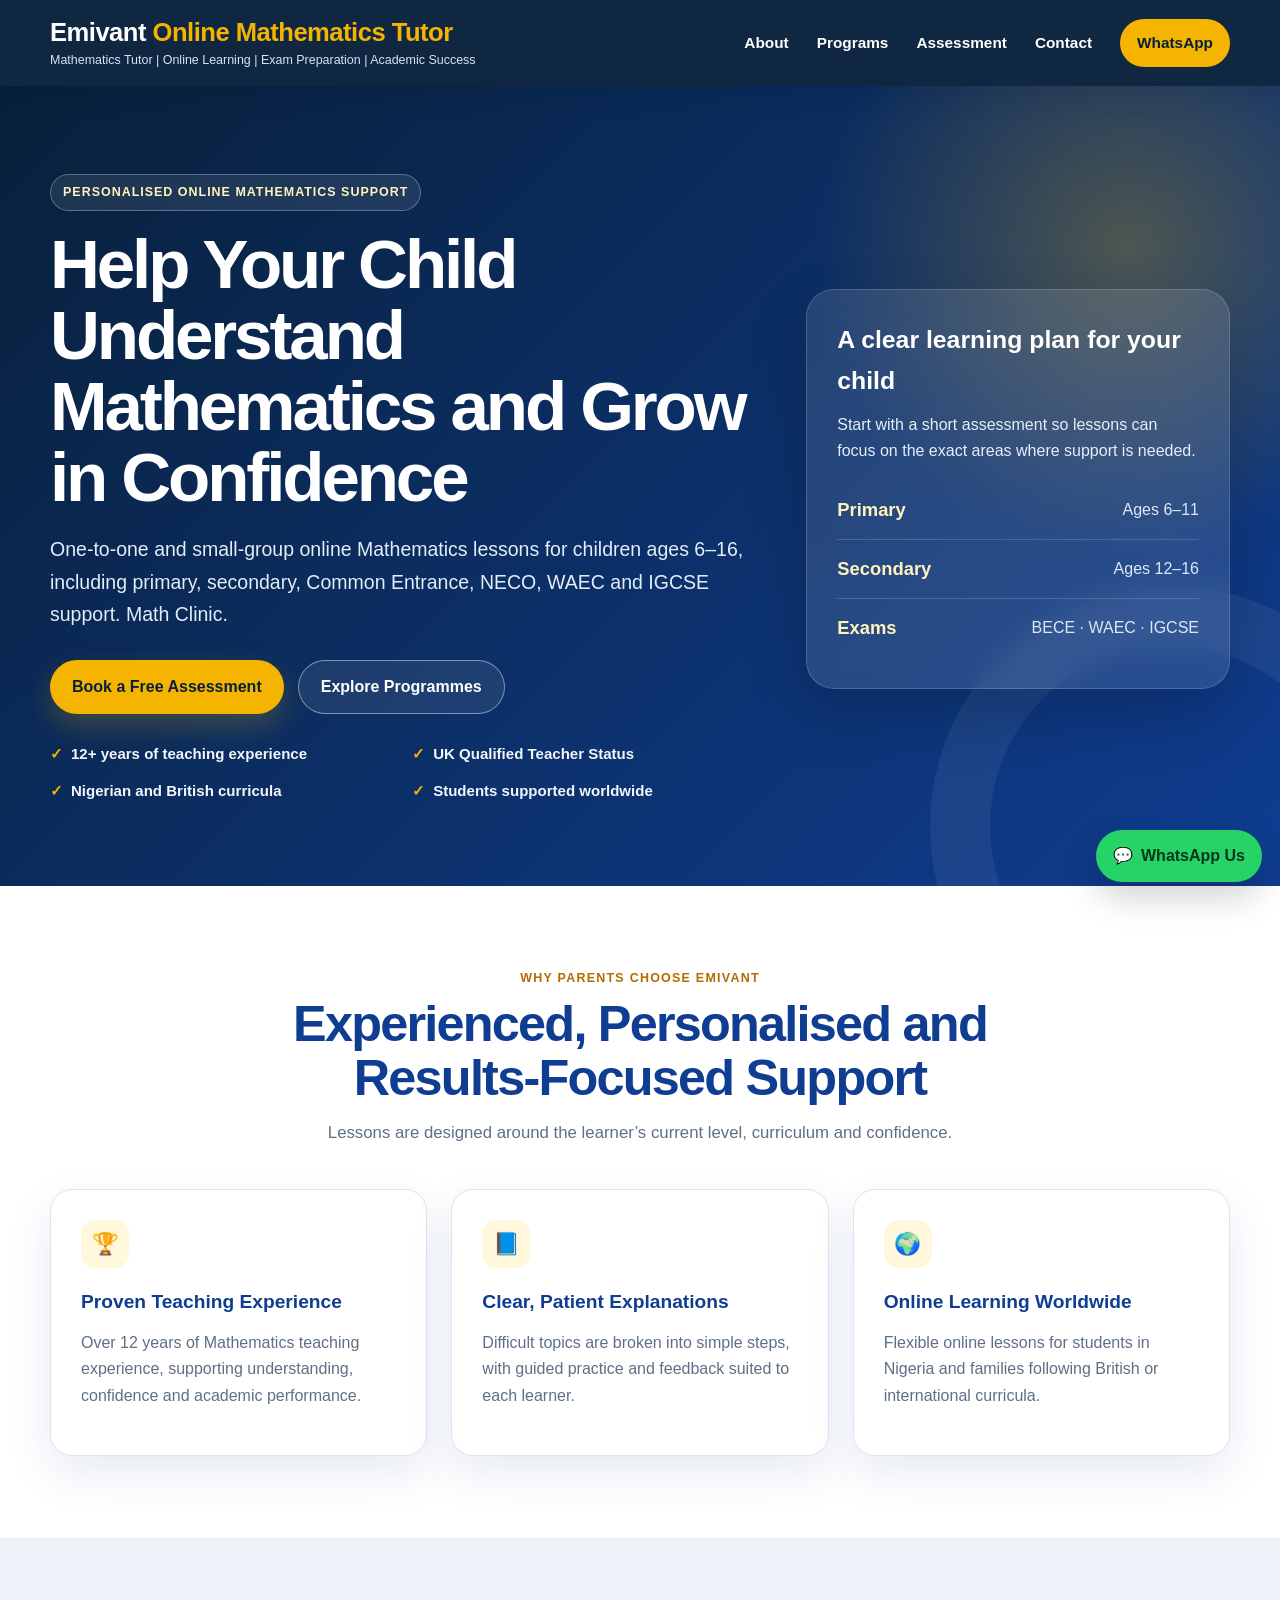
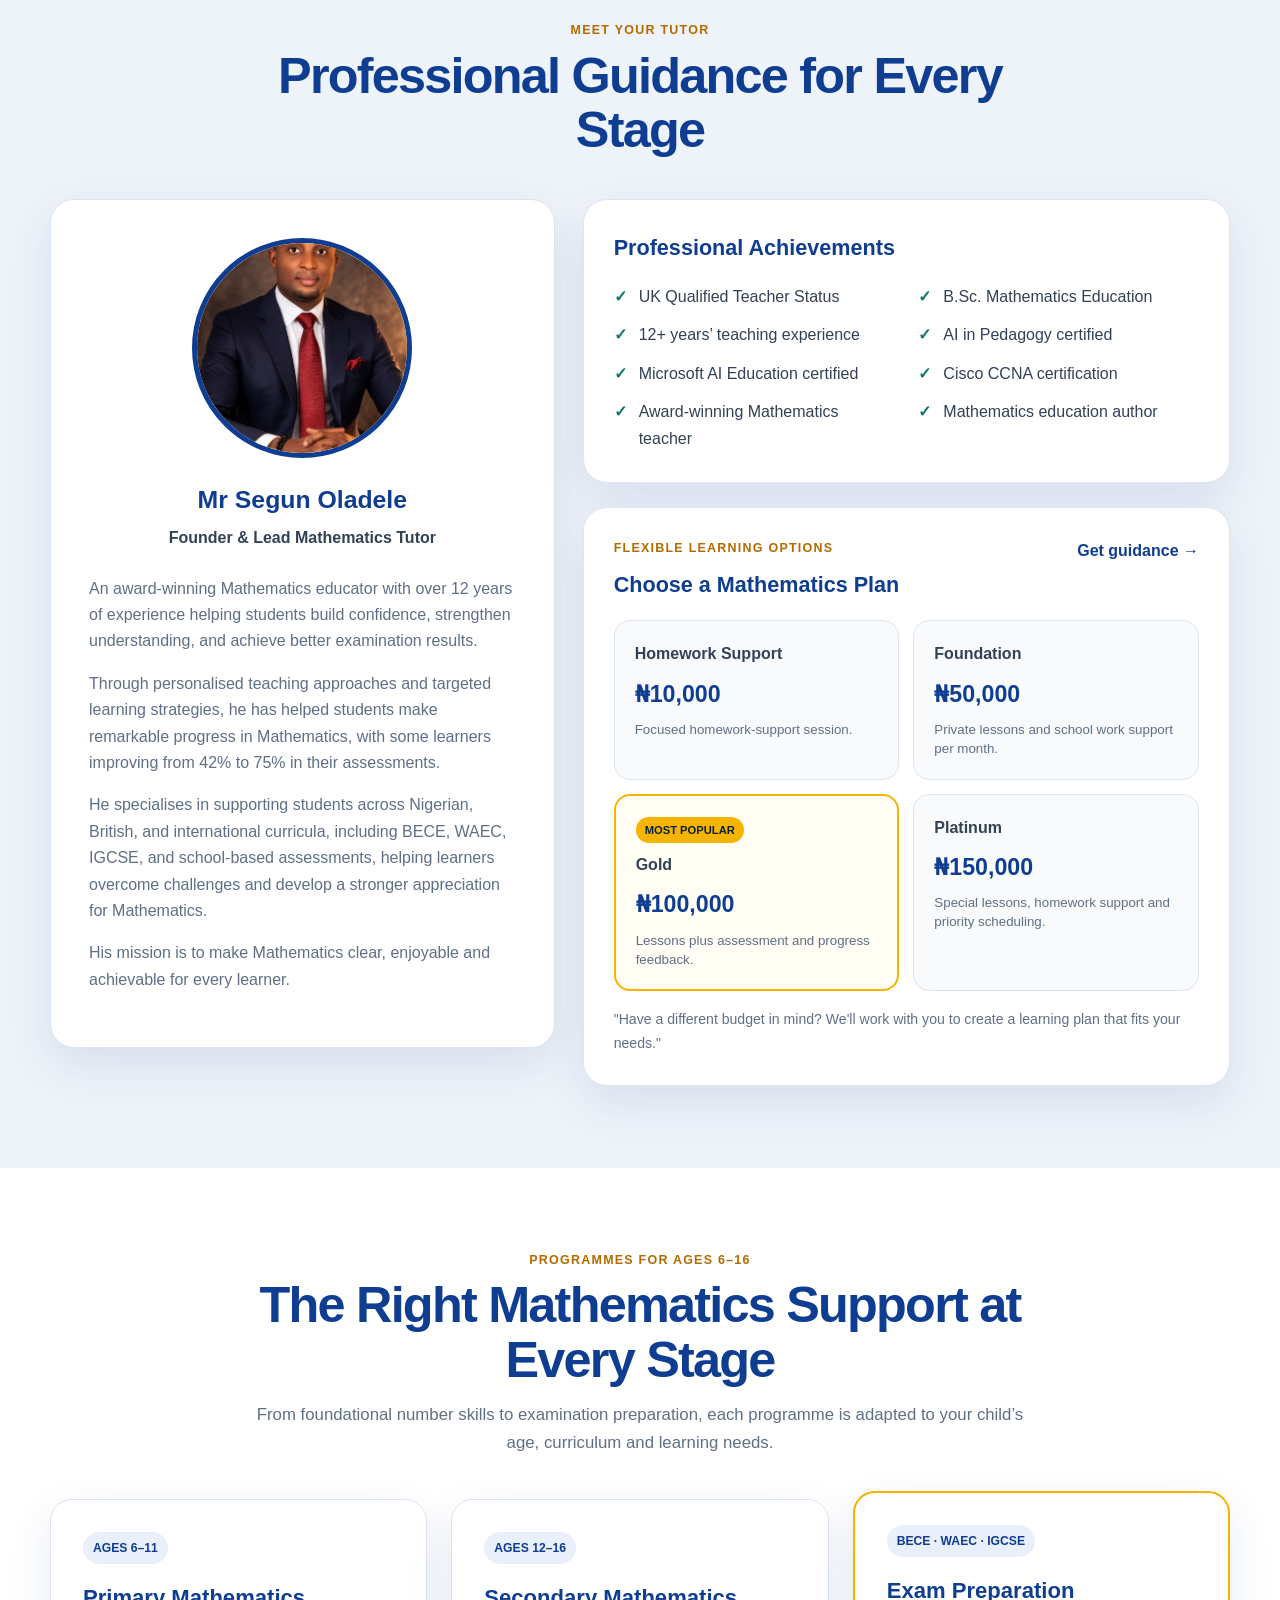
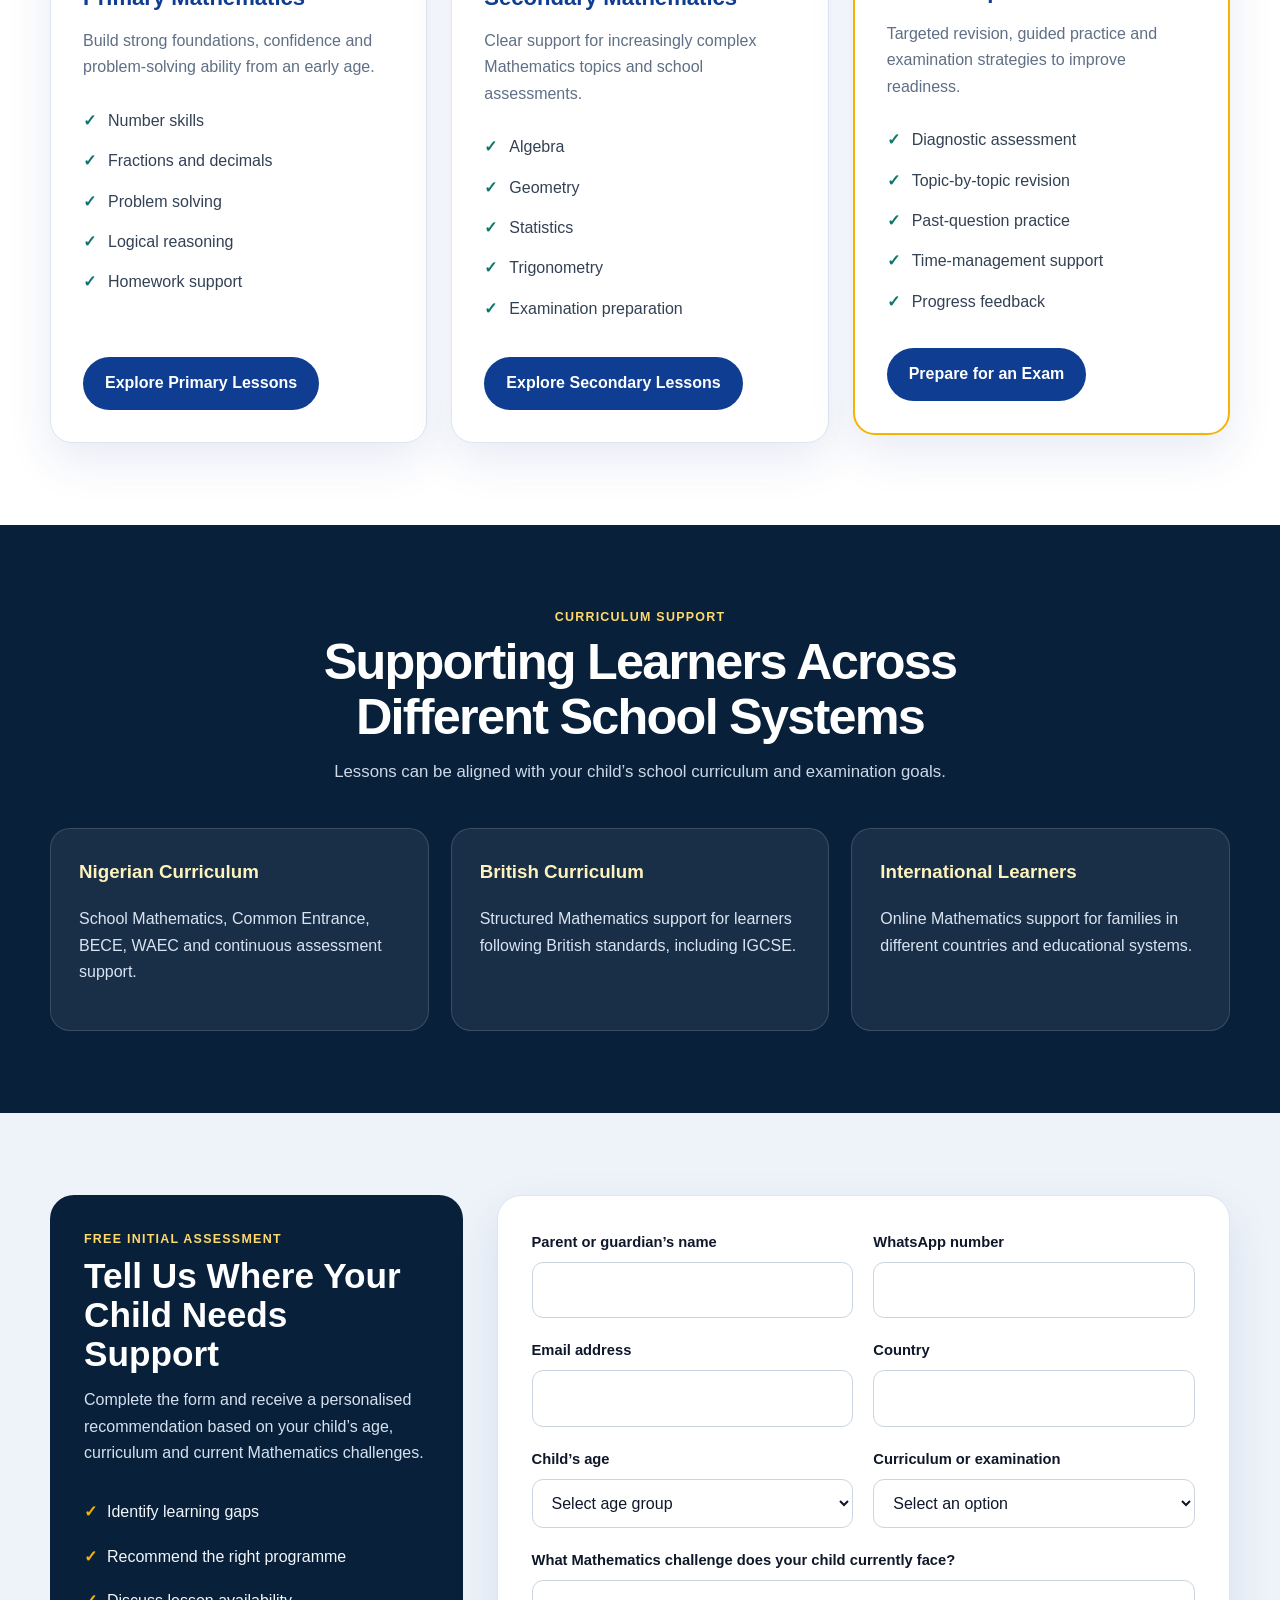
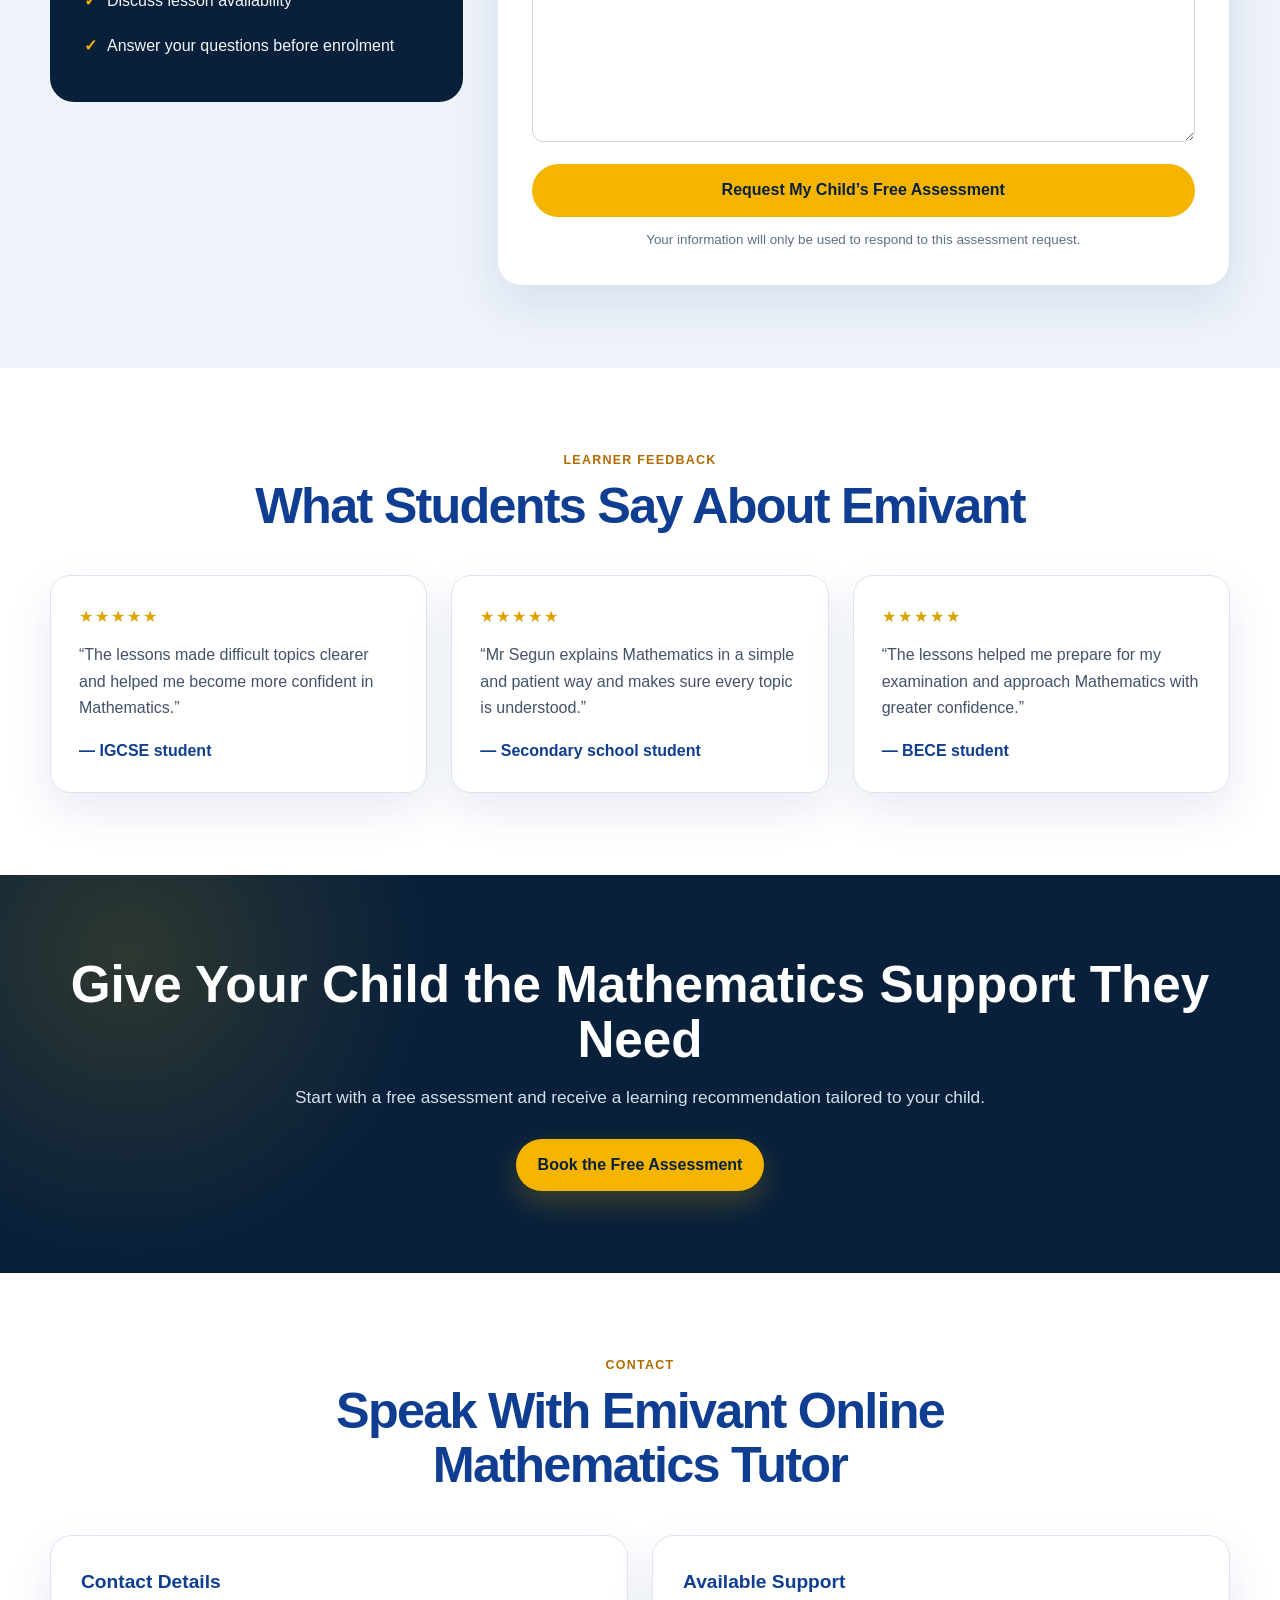
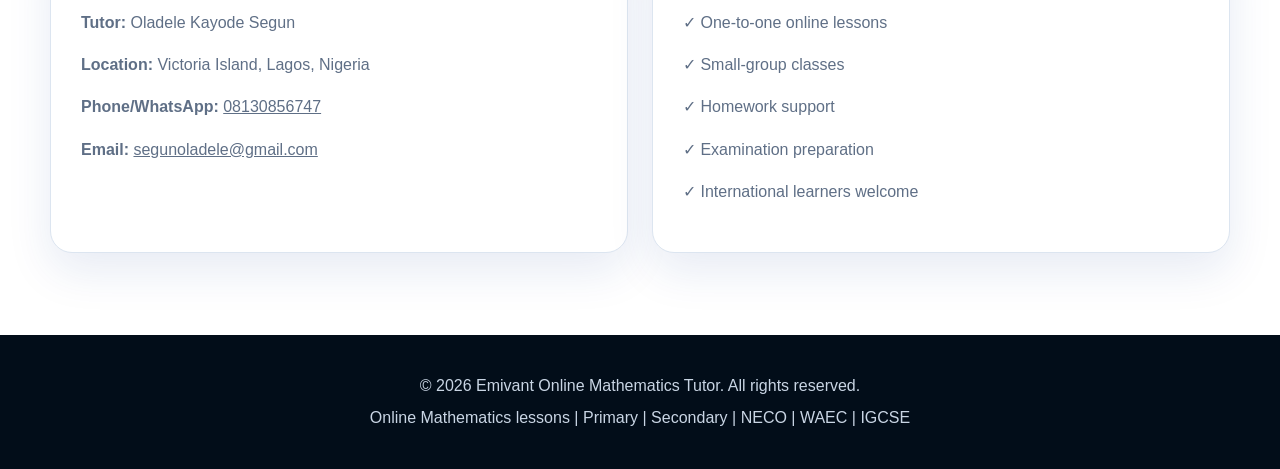
==== index.html @ 9a897c59 "Update index.html" ====
<!DOCTYPE html>
<html lang="en">
<head>
  <meta charset="UTF-8">
  <meta name="viewport" content="width=device-width, initial-scale=1.0">

  <title>Online Mathematics Tutor for Children Ages 6–16 | Emivant</title>
  <meta name="description" content="Personalised online Mathematics lessons for children ages 6–16. Primary, secondary, BECE, WAEC and IGCSE support with an experienced Mathematics tutor.">
  <meta name="keywords" content="online mathematics tutor, maths tutor Nigeria, online maths lessons, WAEC mathematics tutor, IGCSE maths tutor, BECE mathematics tutor">
  <meta name="author" content="Emivant Online Mathematics Tutor">
  <meta name="theme-color" content="#08203a">

  <meta property="og:title" content="Emivant Online Mathematics Tutor">
  <meta property="og:description" content="Helping children ages 6–16 understand Mathematics, build confidence and improve performance.">
  <meta property="og:type" content="website">
  <meta property="og:url" content="https://mathtutor.com.ng/">

  <link rel="canonical" href="https://mathtutor.com.ng/">

  <style>
    :root{
      --navy:#08203a;
      --blue:#0f3d91;
      --blue-dark:#0b2f71;
      --gold:#f4b400;
      --gold-soft:#fff8dc;
      --green:#0f766e;
      --ink:#172033;
      --muted:#5f6f86;
      --line:#dce5f0;
      --surface:#ffffff;
      --background:#eef3f9;
      --shadow:0 18px 45px rgba(15,61,145,.10);
      --radius:22px;
      --container:1180px;
    }

    *{box-sizing:border-box}
    html{scroll-behavior:smooth}
    body{
      margin:0;
      font-family:Arial, Helvetica, sans-serif;
      color:var(--ink);
      background:#fff;
      line-height:1.65;
    }

    img{max-width:100%}
    a{color:inherit}
    button,input,select,textarea{font:inherit}

    .container{
      width:min(var(--container), calc(100% - 36px));
      margin-inline:auto;
    }

    .site-header{
      position:sticky;
      top:0;
      z-index:1000;
      background:rgba(8,32,58,.97);
      color:#fff;
      box-shadow:0 8px 25px rgba(0,0,0,.08);
      backdrop-filter:blur(10px);
    }

    .nav-wrap{
      min-height:86px;
      display:flex;
      align-items:center;
      justify-content:space-between;
      gap:24px;
    }

    .brand{
      text-decoration:none;
      line-height:1.1;
      min-width:0;
    }

    .brand-main{
      display:block;
      font-size:clamp(1.2rem,2vw,1.65rem);
      font-weight:900;
      letter-spacing:-.02em;
    }

    .brand-main span{color:var(--gold)}
    .brand-tag{
      display:block;
      margin-top:8px;
      color:#d7e4f5;
      font-size:.78rem;
      font-weight:500;
    }

    .site-nav{
      display:flex;
      align-items:center;
      gap:28px;
      font-weight:800;
    }

    .site-nav a{
      color:#fff;
      text-decoration:none;
      font-size:.96rem;
    }

    .site-nav a:hover,
    .site-nav a:focus{color:var(--gold)}

    .nav-cta{
      padding:11px 17px;
      border-radius:999px;
      background:var(--gold);
      color:var(--navy)!important;
    }

    .hero{
      position:relative;
      overflow:hidden;
      color:#fff;
      background:
        radial-gradient(circle at 88% 20%, rgba(244,180,0,.28), transparent 24%),
        linear-gradient(135deg,#08203a 0%,#0f3d91 100%);
      padding:88px 0 82px;
    }

    .hero::after{
      content:"";
      position:absolute;
      width:360px;
      height:360px;
      right:-130px;
      bottom:-180px;
      border:60px solid rgba(255,255,255,.06);
      border-radius:50%;
    }

    .hero-grid{
      position:relative;
      z-index:1;
      display:grid;
      grid-template-columns:minmax(0,1.25fr) minmax(300px,.75fr);
      gap:50px;
      align-items:center;
    }

    .eyebrow{
      display:inline-flex;
      align-items:center;
      gap:8px;
      margin:0 0 18px;
      padding:7px 12px;
      border:1px solid rgba(255,255,255,.28);
      border-radius:999px;
      background:rgba(255,255,255,.09);
      color:#fff3bd;
      font-size:.78rem;
      font-weight:900;
      letter-spacing:.08em;
      text-transform:uppercase;
    }

    h1,h2,h3,p{margin-top:0}
    h1{
      margin-bottom:20px;
      font-size:clamp(2.4rem,5.4vw,4.6rem);
      line-height:1.03;
      letter-spacing:-.045em;
      max-width:850px;
    }

    .hero-copy{
      max-width:760px;
      color:#e3edf9;
      font-size:clamp(1.02rem,2vw,1.22rem);
    }

    .hero-actions{
      display:flex;
      flex-wrap:wrap;
      gap:14px;
      margin-top:30px;
    }

    .btn{
      display:inline-flex;
      align-items:center;
      justify-content:center;
      min-height:50px;
      padding:13px 22px;
      border:0;
      border-radius:999px;
      cursor:pointer;
      text-decoration:none;
      font-weight:900;
      transition:transform .2s ease, box-shadow .2s ease, background .2s ease;
    }

    .btn:hover{transform:translateY(-2px)}
    .btn-primary{
      background:var(--gold);
      color:var(--navy);
      box-shadow:0 12px 28px rgba(244,180,0,.22);
    }

    .btn-secondary{
      border:1px solid rgba(255,255,255,.45);
      background:rgba(255,255,255,.08);
      color:#fff;
    }

    .hero-points{
      display:grid;
      grid-template-columns:repeat(2,minmax(0,1fr));
      gap:12px 18px;
      margin:28px 0 0;
      padding:0;
      list-style:none;
      color:#f3f7fc;
      font-weight:700;
      font-size:.94rem;
    }

    .hero-points li::before{
      content:"✓";
      margin-right:8px;
      color:var(--gold);
      font-weight:900;
    }

    .hero-card{
      padding:30px;
      border:1px solid rgba(255,255,255,.16);
      border-radius:28px;
      background:rgba(255,255,255,.11);
      box-shadow:0 25px 60px rgba(0,0,0,.18);
      backdrop-filter:blur(12px);
    }

    .hero-card h2{
      margin-bottom:10px;
      font-size:1.55rem;
    }

    .hero-card p{color:#e5eef9}
    .hero-card .stat{
      display:flex;
      align-items:center;
      justify-content:space-between;
      gap:15px;
      padding:14px 0;
      border-bottom:1px solid rgba(255,255,255,.16);
    }

    .hero-card .stat:last-child{border-bottom:0}
    .hero-card strong{font-size:1.15rem;color:#fff3bd}
    .hero-card span{color:#dce8f5;text-align:right}

    section{padding:82px 0}
    .soft-section{background:var(--background)}
    .dark-section{background:var(--navy);color:#fff}

    .section-head{
      max-width:780px;
      margin:0 auto 42px;
      text-align:center;
    }

    .section-kicker{
      margin-bottom:8px;
      color:#b36b00;
      font-weight:900;
      font-size:.78rem;
      letter-spacing:.1em;
      text-transform:uppercase;
    }

    .section-title{
      margin-bottom:14px;
      color:var(--blue);
      font-size:clamp(2rem,4vw,3.15rem);
      line-height:1.08;
      letter-spacing:-.035em;
    }

    .dark-section .section-title{color:#fff}
    .section-subtitle{color:var(--muted);font-size:1.05rem}
    .dark-section .section-subtitle{color:#cdd9e7}

    .trust-grid,
    .program-grid,
    .testimonial-grid{
      display:grid;
      grid-template-columns:repeat(3,minmax(0,1fr));
      gap:24px;
    }

    .card{
      padding:30px;
      border:1px solid var(--line);
      border-radius:var(--radius);
      background:var(--surface);
      box-shadow:var(--shadow);
    }

    .card h3{
      margin-bottom:12px;
      color:var(--blue);
      font-size:1.2rem;
    }

    .card p{color:var(--muted)}
    .icon-box{
      width:48px;
      height:48px;
      display:grid;
      place-items:center;
      margin-bottom:18px;
      border-radius:14px;
      background:var(--gold-soft);
      font-size:1.35rem;
    }

    .tutor-layout{
      display:grid;
      grid-template-columns:minmax(0,.92fr) minmax(0,1.18fr);
      gap:28px;
      align-items:start;
    }

    .tutor-profile-card,
    .achievement-card,
    .packages-card{
      border:1px solid var(--line);
      border-radius:24px;
      background:#fff;
      box-shadow:var(--shadow);
    }

    .tutor-profile-card{
      padding:38px;
      text-align:center;
    }

    .tutor-profile-card p:not(.tutor-role){
      text-align:left;
      color:var(--muted);
    }

    .tutor-photo{
      width:220px;
      height:220px;
      display:block;
      margin:0 auto;
      border:5px solid var(--blue);
      border-radius:50%;
      object-fit:cover;
      object-position:center;
      background:#f8fafc;
    }

    .tutor-profile-card h3{
      margin:22px 0 4px;
      color:var(--blue);
      font-size:1.55rem;
    }

    .tutor-role{
      margin-bottom:24px;
      color:#334155;
      font-weight:800;
    }

    .tutor-side{
      display:grid;
      gap:24px;
    }

    .achievement-card,
    .packages-card{padding:30px}

    .achievement-card h3,
    .packages-card h3{
      margin-bottom:18px;
      color:var(--blue);
      font-size:1.35rem;
    }

    .check-list{
      display:grid;
      grid-template-columns:repeat(2,minmax(0,1fr));
      gap:12px 24px;
      padding:0;
      margin:0;
      list-style:none;
    }

    .check-list li{
      position:relative;
      padding-left:25px;
      color:#334155;
    }

    .check-list li::before{
      content:"✓";
      position:absolute;
      left:0;
      color:var(--green);
      font-weight:900;
    }

    .package-heading{
      display:flex;
      align-items:flex-start;
      justify-content:space-between;
      gap:18px;
    }

    .package-heading .section-kicker{text-align:left}
    .text-link{
      color:var(--blue);
      font-weight:900;
      text-decoration:none;
      white-space:nowrap;
    }

    .package-grid{
      display:grid;
      grid-template-columns:repeat(2,minmax(0,1fr));
      gap:14px;
    }

    .mini-package{
      position:relative;
      min-height:148px;
      padding:20px;
      border:1px solid var(--line);
      border-radius:16px;
      background:#f8fafc;
    }

    .mini-package span,
    .mini-package strong,
    .mini-package small{display:block}

    .package-name{
      color:#334155;
      font-weight:800;
    }

    .mini-package strong{
      margin:7px 0;
      color:var(--blue);
      font-size:1.45rem;
    }

    .mini-package small{
      color:var(--muted);
      line-height:1.45;
    }

    .featured-package{
      border:2px solid var(--gold);
      background:#fffdf4;
    }

    .popular-label{
      display:inline-block!important;
      width:max-content;
      margin-bottom:9px;
      padding:4px 9px;
      border-radius:999px;
      background:var(--gold);
      color:var(--navy);
      font-size:.7rem;
      font-weight:900;
      text-transform:uppercase;
    }

    .package-note{
      margin:17px 0 0;
      color:var(--muted);
      font-size:.88rem;
    }

    .program-card{
      display:flex;
      flex-direction:column;
      min-height:100%;
      padding:32px;
      border:1px solid var(--line);
      border-radius:22px;
      background:#fff;
      box-shadow:var(--shadow);
    }

    .program-card.featured{
      border:2px solid var(--gold);
      transform:translateY(-8px);
    }

    .age-tag{
      display:inline-block;
      align-self:flex-start;
      margin-bottom:16px;
      padding:6px 10px;
      border-radius:999px;
      background:#eaf0fb;
      color:var(--blue);
      font-size:.76rem;
      font-weight:900;
      text-transform:uppercase;
    }

    .program-card h3{
      margin-bottom:12px;
      color:var(--blue);
      font-size:1.38rem;
    }

    .program-card p{color:var(--muted)}
    .program-list{
      margin:4px 0 26px;
      padding:0;
      list-style:none;
    }

    .program-list li{
      position:relative;
      padding:7px 0 7px 25px;
      color:#334155;
    }

    .program-list li::before{
      content:"✓";
      position:absolute;
      left:0;
      color:var(--green);
      font-weight:900;
    }

    .program-card .btn{
      margin-top:auto;
      align-self:flex-start;
      background:var(--blue);
      color:#fff;
    }

    .curriculum-grid{
      display:grid;
      grid-template-columns:repeat(3,minmax(0,1fr));
      gap:22px;
    }

    .curriculum-card{
      padding:28px;
      border:1px solid rgba(255,255,255,.14);
      border-radius:20px;
      background:rgba(255,255,255,.07);
    }

    .curriculum-card h3{color:#fff3bd}
    .curriculum-card p{color:#d8e4f1}

    .assessment-wrap{
      display:grid;
      grid-template-columns:minmax(0,.72fr) minmax(0,1.28fr);
      gap:34px;
      align-items:start;
    }

    .assessment-copy{
      padding:34px;
      border-radius:24px;
      background:var(--navy);
      color:#fff;
    }

    .assessment-copy h2{
      margin-bottom:14px;
      font-size:2.2rem;
      line-height:1.1;
    }

    .assessment-copy p{color:#d5e1ef}
    .assessment-copy ul{
      margin:24px 0 0;
      padding:0;
      list-style:none;
    }

    .assessment-copy li{
      padding:9px 0;
      color:#f2f6fa;
    }

    .assessment-copy li::before{
      content:"✓";
      margin-right:10px;
      color:var(--gold);
      font-weight:900;
    }

    .assessment-form{
      padding:34px;
      border:1px solid var(--line);
      border-radius:24px;
      background:#fff;
      box-shadow:var(--shadow);
    }

    .form-grid{
      display:grid;
      grid-template-columns:repeat(2,minmax(0,1fr));
      gap:20px;
    }

    .form-group{
      display:grid;
      gap:8px;
    }

    .form-group label{
      color:#0f172a;
      font-weight:800;
      font-size:.92rem;
    }

    .form-group input,
    .form-group select,
    .form-group textarea{
      width:100%;
      padding:14px 15px;
      border:1px solid #cbd5e1;
      border-radius:11px;
      background:#fff;
      color:#0f172a;
    }

    .form-group input:focus,
    .form-group select:focus,
    .form-group textarea:focus{
      border-color:var(--blue);
      outline:3px solid rgba(15,61,145,.12);
    }

    .full-width{grid-column:1/-1}
    .assessment-form .btn{
      margin-top:22px;
      width:100%;
      background:var(--gold);
      color:var(--navy);
    }

    .privacy-note{
      margin:12px 0 0;
      color:var(--muted);
      font-size:.84rem;
      text-align:center;
    }

    .hidden-field{
      position:absolute;
      width:1px;
      height:1px;
      overflow:hidden;
      clip:rect(0 0 0 0);
      white-space:nowrap;
    }

    .testimonial-card{
      padding:28px;
      border:1px solid var(--line);
      border-radius:20px;
      background:#fff;
      box-shadow:var(--shadow);
    }

    .stars{
      margin-bottom:12px;
      color:#e0a000;
      letter-spacing:2px;
    }

    .testimonial-card p{color:#42526a}
    .testimonial-card strong{color:var(--blue)}

    .final-cta{
      text-align:center;
      background:
        radial-gradient(circle at 10% 20%, rgba(244,180,0,.16), transparent 25%),
        var(--navy);
      color:#fff;
    }

    .final-cta h2{
      margin-bottom:15px;
      font-size:clamp(2rem,4vw,3.3rem);
      line-height:1.08;
    }

    .final-cta p{
      max-width:760px;
      margin:0 auto 28px;
      color:#d4e0ed;
      font-size:1.08rem;
    }

    .contact-grid{
      display:grid;
      grid-template-columns:repeat(2,minmax(0,1fr));
      gap:24px;
    }

    .site-footer{
      padding:32px 0;
      background:#020d19;
      color:#c9d5e4;
      text-align:center;
    }

    .site-footer p{margin:6px 0}
    .site-footer a{color:#fff3bd}

    .whatsapp-float{
      position:fixed;
      right:18px;
      bottom:18px;
      z-index:999;
      display:inline-flex;
      align-items:center;
      gap:8px;
      padding:13px 17px;
      border-radius:999px;
      background:#25d366;
      color:#08351b;
      box-shadow:0 15px 35px rgba(0,0,0,.18);
      text-decoration:none;
      font-weight:900;
    }

    @media (max-width:960px){
      .hero-grid,
      .tutor-layout,
      .assessment-wrap{grid-template-columns:1fr}

      .trust-grid,
      .program-grid,
      .testimonial-grid,
      .curriculum-grid{grid-template-columns:repeat(2,minmax(0,1fr))}

      .program-card.featured{transform:none}
    }

    @media (max-width:760px){
      .nav-wrap{
        min-height:auto;
        padding:18px 0;
        align-items:flex-start;
        flex-direction:column;
      }

      .site-nav{
        width:100%;
        gap:14px;
        overflow-x:auto;
        padding-bottom:3px;
      }

      .site-nav a{white-space:nowrap}
      .brand-tag{display:none}
      .hero{padding:66px 0}
      .hero-points{grid-template-columns:1fr}
      section{padding:64px 0}

      .trust-grid,
      .program-grid,
      .testimonial-grid,
      .curriculum-grid,
      .contact-grid{grid-template-columns:1fr}

      .check-list,
      .package-grid,
      .form-grid{grid-template-columns:1fr}

      .full-width{grid-column:auto}
      .package-heading{display:block}
      .text-link{display:inline-block;margin-bottom:16px}
      .tutor-profile-card,
      .achievement-card,
      .packages-card,
      .assessment-form{padding:24px 20px}

      .whatsapp-float span{display:none}
      .whatsapp-float{
        width:52px;
        height:52px;
        padding:0;
        justify-content:center;
        border-radius:50%;
        font-size:1.25rem;
      }
    }
  </style>

  <script type="application/ld+json">
  {
    "@context":"https://schema.org",
    "@type":"EducationalOrganization",
    "name":"Emivant Online Mathematics Tutor",
    "url":"https://mathtutor.com.ng/",
    "email":"segunoladele@gmail.com",
    "telephone":"+2348130856747",
    "areaServed":"Worldwide",
    "description":"Online Mathematics lessons for children ages 6–16, including primary, secondary, BECE, WAEC and IGCSE support."
  }
  </script>
</head>

<body>
  <header class="site-header">
    <div class="container nav-wrap">
      <a class="brand" href="#top" aria-label="Emivant Online Mathematics Tutor home">
        <span class="brand-main">Emivant <span>Online Mathematics Tutor</span></span>
        <span class="brand-tag">Mathematics Tutor | Online Learning | Exam Preparation | Academic Success</span>
      </a>

      <nav class="site-nav" aria-label="Main navigation">
        <a href="#about">About</a>
        <a href="#programs">Programs</a>
        <a href="#assessment">Assessment</a>
        <a href="#contact">Contact</a>
        <a class="nav-cta" href="https://wa.me/2348130856747?text=Hello%20Mr%20Segun%2C%20I%20would%20like%20to%20ask%20about%20online%20Mathematics%20lessons.">WhatsApp</a>
      </nav>
    </div>
  </header>

  <main id="top">
    <section class="hero">
      <div class="container hero-grid">
        <div>
          <p class="eyebrow">Personalised online Mathematics support</p>
          <h1>Help Your Child Understand Mathematics and Grow in Confidence</h1>
          <p class="hero-copy">
            One-to-one and small-group online Mathematics lessons for children ages 6–16,
            including primary, secondary, Common Entrance, NECO, WAEC and IGCSE support. Math Clinic.
          </p>

          <div class="hero-actions">
            <a class="btn btn-primary" href="#assessment">Book a Free Assessment</a>
            <a class="btn btn-secondary" href="#programs">Explore Programmes</a>
          </div>

          <ul class="hero-points">
            <li>12+ years of teaching experience</li>
            <li>UK Qualified Teacher Status</li>
            <li>Nigerian and British curricula</li>
            <li>Students supported worldwide</li>
          </ul>
        </div>

        <aside class="hero-card" aria-label="Key tutoring benefits">
          <h2>A clear learning plan for your child</h2>
          <p>Start with a short assessment so lessons can focus on the exact areas where support is needed.</p>
          <div class="stat"><strong>Primary</strong><span>Ages 6–11</span></div>
          <div class="stat"><strong>Secondary</strong><span>Ages 12–16</span></div>
          <div class="stat"><strong>Exams</strong><span>BECE · WAEC · IGCSE</span></div>
        </aside>
      </div>
    </section>

    <section>
      <div class="container">
        <div class="section-head">
          <p class="section-kicker">Why parents choose Emivant</p>
          <h2 class="section-title">Experienced, Personalised and Results-Focused Support</h2>
          <p class="section-subtitle">Lessons are designed around the learner’s current level, curriculum and confidence.</p>
        </div>

        <div class="trust-grid">
          <article class="card">
            <div class="icon-box">🏆</div>
            <h3>Proven Teaching Experience</h3>
            <p>Over 12 years of Mathematics teaching experience, supporting understanding, confidence and academic performance.</p>
          </article>

          <article class="card">
            <div class="icon-box">📘</div>
            <h3>Clear, Patient Explanations</h3>
            <p>Difficult topics are broken into simple steps, with guided practice and feedback suited to each learner.</p>
          </article>

          <article class="card">
            <div class="icon-box">🌍</div>
            <h3>Online Learning Worldwide</h3>
            <p>Flexible online lessons for students in Nigeria and families following British or international curricula.</p>
          </article>
        </div>
      </div>
    </section>

    <section id="about" class="soft-section">
      <div class="container">
        <div class="section-head">
          <p class="section-kicker">Meet your tutor</p>
          <h2 class="section-title">Professional Guidance for Every Stage</h2>
        </div>

        <div class="tutor-layout">
          <article class="tutor-profile-card">
            <img
              src="segun-photo.jpg"
              alt="Mr Segun Oladele, online Mathematics tutor"
              class="tutor-photo"
              width="220"
              height="220">

            <h3>Mr Segun Oladele</h3>
            <p class="tutor-role">Founder &amp; Lead Mathematics Tutor</p>

            <p>
              An award-winning Mathematics educator with over 12 years of experience helping students build confidence, 
              strengthen understanding, and achieve better examination results.
            </p>

            <p>
              Through personalised teaching approaches and targeted learning strategies, 
              he has helped students make remarkable progress in Mathematics, 
              with some learners improving from 42% to 75% in their assessments.
            </p>

            <p>
              He specialises in supporting students across Nigerian, British, and international curricula, 
              including BECE, WAEC, IGCSE, and school-based assessments, 
              helping learners overcome challenges and develop a stronger appreciation for Mathematics.
            </p>

            <p>
              His mission is to make Mathematics clear, enjoyable and achievable for every learner.
            </p>
          </article>

          <div class="tutor-side">
            <article class="achievement-card">
              <h3>Professional Achievements</h3>
              <ul class="check-list">
                <li>UK Qualified Teacher Status</li>
                <li>B.Sc. Mathematics Education</li>
                <li>12+ years’ teaching experience</li>
                <li>AI in Pedagogy certified</li>
                <li>Microsoft AI Education certified</li>
                <li>Cisco CCNA certification</li>
                <li>Award-winning Mathematics teacher</li>
                <li>Mathematics education author</li>
              </ul>
            </article>

            <article class="packages-card">
              <div class="package-heading">
                <div>
                  <p class="section-kicker">Flexible learning options</p>
                  <h3>Choose a Mathematics Plan</h3>
                </div>
                <a class="text-link" href="#assessment">Get guidance →</a>
              </div>

              <div class="package-grid">
                <div class="mini-package">
                  <span class="package-name">Homework Support</span>
                  <strong>₦10,000</strong>
                  <small>Focused homework-support session.</small>
                </div>

                <div class="mini-package">
                  <span class="package-name">Foundation</span>
                  <strong>₦50,000</strong>
                  <small>Private lessons and school work support per month.</small>
                </div>

                <div class="mini-package featured-package">
                  <span class="popular-label">Most popular</span>
                  <span class="package-name">Gold</span>
                  <strong>₦100,000</strong>
                  <small>Lessons plus assessment and progress feedback.</small>
                </div>

                <div class="mini-package">
                  <span class="package-name">Platinum</span>
                  <strong>₦150,000</strong>
                  <small>Special lessons, homework support and priority scheduling.</small>
                </div>
              </div>

              <p class="package-note">
                "Have a different budget in mind? We'll work with you to create a learning plan that fits your needs."
              </p>
            </article>
          </div>
        </div>
      </div>
    </section>

    <section id="programs">
      <div class="container">
        <div class="section-head">
          <p class="section-kicker">Programmes for ages 6–16</p>
          <h2 class="section-title">The Right Mathematics Support at Every Stage</h2>
          <p class="section-subtitle">
            From foundational number skills to examination preparation, each programme is adapted
            to your child’s age, curriculum and learning needs.
          </p>
        </div>

        <div class="program-grid">
          <article class="program-card">
            <span class="age-tag">Ages 6–11</span>
            <h3>Primary Mathematics</h3>
            <p>Build strong foundations, confidence and problem-solving ability from an early age.</p>
            <ul class="program-list">
              <li>Number skills</li>
              <li>Fractions and decimals</li>
              <li>Problem solving</li>
              <li>Logical reasoning</li>
              <li>Homework support</li>
            </ul>
            <a class="btn" href="#assessment">Explore Primary Lessons</a>
          </article>

          <article class="program-card">
            <span class="age-tag">Ages 12–16</span>
            <h3>Secondary Mathematics</h3>
            <p>Clear support for increasingly complex Mathematics topics and school assessments.</p>
            <ul class="program-list">
              <li>Algebra</li>
              <li>Geometry</li>
              <li>Statistics</li>
              <li>Trigonometry</li>
              <li>Examination preparation</li>
            </ul>
            <a class="btn" href="#assessment">Explore Secondary Lessons</a>
          </article>

          <article class="program-card featured">
            <span class="age-tag">BECE · WAEC · IGCSE</span>
            <h3>Exam Preparation</h3>
            <p>Targeted revision, guided practice and examination strategies to improve readiness.</p>
            <ul class="program-list">
              <li>Diagnostic assessment</li>
              <li>Topic-by-topic revision</li>
              <li>Past-question practice</li>
              <li>Time-management support</li>
              <li>Progress feedback</li>
            </ul>
            <a class="btn" href="#assessment">Prepare for an Exam</a>
          </article>
        </div>
      </div>
    </section>

    <section class="dark-section">
      <div class="container">
        <div class="section-head">
          <p class="section-kicker" style="color:#ffd96a">Curriculum support</p>
          <h2 class="section-title">Supporting Learners Across Different School Systems</h2>
          <p class="section-subtitle">Lessons can be aligned with your child’s school curriculum and examination goals.</p>
        </div>

        <div class="curriculum-grid">
          <article class="curriculum-card">
            <h3>Nigerian Curriculum</h3>
            <p>School Mathematics, Common Entrance, BECE, WAEC and continuous assessment support.</p>
          </article>

          <article class="curriculum-card">
            <h3>British Curriculum</h3>
            <p>Structured Mathematics support for learners following British standards, including IGCSE.</p>
          </article>

          <article class="curriculum-card">
            <h3>International Learners</h3>
            <p>Online Mathematics support for families in different countries and educational systems.</p>
          </article>
        </div>
      </div>
    </section>

    <section id="assessment" class="soft-section">
      <div class="container assessment-wrap">
        <aside class="assessment-copy">
          <p class="section-kicker" style="color:#ffd96a">Free initial assessment</p>
          <h2>Tell Us Where Your Child Needs Support</h2>
          <p>
            Complete the form and receive a personalised recommendation based on your child’s
            age, curriculum and current Mathematics challenges.
          </p>
          <ul>
            <li>Identify learning gaps</li>
            <li>Recommend the right programme</li>
            <li>Discuss lesson availability</li>
            <li>Answer your questions before enrolment</li>
          </ul>
        </aside>

        <form
          class="assessment-form"
          name="free-mathematics-assessment"
          method="POST"
          action="/thank-you.html"
          data-netlify="true"
          data-netlify-honeypot="bot-field">

          <input type="hidden" name="form-name" value="free-mathematics-assessment">

          <p class="hidden-field">
            <label>Do not complete this field: <input name="bot-field"></label>
          </p>

          <div class="form-grid">
            <div class="form-group">
              <label for="parent-name">Parent or guardian’s name</label>
              <input id="parent-name" name="parent-name" type="text" autocomplete="name" required>
            </div>

            <div class="form-group">
              <label for="whatsapp">WhatsApp number</label>
              <input id="whatsapp" name="whatsapp" type="tel" autocomplete="tel" required>
            </div>

            <div class="form-group">
              <label for="email">Email address</label>
              <input id="email" name="email" type="email" autocomplete="email" required>
            </div>

            <div class="form-group">
              <label for="country">Country</label>
              <input id="country" name="country" type="text" autocomplete="country-name" required>
            </div>

            <div class="form-group">
              <label for="child-age">Child’s age</label>
              <select id="child-age" name="child-age" required>
                <option value="">Select age group</option>
                <option value="6-8">6–8</option>
                <option value="9-11">9–11</option>
                <option value="12-14">12–14</option>
                <option value="15-16">15–16</option>
              </select>
            </div>

            <div class="form-group">
              <label for="curriculum">Curriculum or examination</label>
              <select id="curriculum" name="curriculum" required>
                <option value="">Select an option</option>
                <option>Nigerian curriculum</option>
                <option>British curriculum</option>
                <option>Common Entrance</option>
                <option>BECE</option>
                <option>WAEC</option>
                <option>IGCSE</option>
                <option>School assessment</option>
                <option>Other</option>
              </select>
            </div>

            <div class="form-group full-width">
              <label for="challenge">What Mathematics challenge does your child currently face?</label>
              <textarea id="challenge" name="challenge" rows="5" required></textarea>
            </div>
          </div>

          <button type="submit" class="btn">Request My Child’s Free Assessment</button>
          <p class="privacy-note">Your information will only be used to respond to this assessment request.</p>
        </form>
      </div>
    </section>

    <section id="testimonials">
      <div class="container">
        <div class="section-head">
          <p class="section-kicker">Learner feedback</p>
          <h2 class="section-title">What Students Say About Emivant</h2>
        </div>

        <div class="testimonial-grid">
          <article class="testimonial-card">
            <div class="stars">★★★★★</div>
            <p>“The lessons made difficult topics clearer and helped me become more confident in Mathematics.”</p>
            <strong>— IGCSE student</strong>
          </article>

          <article class="testimonial-card">
            <div class="stars">★★★★★</div>
            <p>“Mr Segun explains Mathematics in a simple and patient way and makes sure every topic is understood.”</p>
            <strong>— Secondary school student</strong>
          </article>

          <article class="testimonial-card">
            <div class="stars">★★★★★</div>
            <p>“The lessons helped me prepare for my examination and approach Mathematics with greater confidence.”</p>
            <strong>— BECE student</strong>
          </article>
        </div>
      </div>
    </section>

    <section class="final-cta">
      <div class="container">
        <h2>Give Your Child the Mathematics Support They Need</h2>
        <p>Start with a free assessment and receive a learning recommendation tailored to your child.</p>
        <a class="btn btn-primary" href="#assessment">Book the Free Assessment</a>
      </div>
    </section>

    <section id="contact">
      <div class="container">
        <div class="section-head">
          <p class="section-kicker">Contact</p>
          <h2 class="section-title">Speak With Emivant Online Mathematics Tutor</h2>
        </div>

        <div class="contact-grid">
          <article class="card">
            <h3>Contact Details</h3>
            <p><strong>Tutor:</strong> Oladele Kayode Segun</p>
            <p><strong>Location:</strong> Victoria Island, Lagos, Nigeria</p>
            <p><strong>Phone/WhatsApp:</strong> <a href="tel:+2348130856747">08130856747</a></p>
            <p><strong>Email:</strong> <a href="mailto:segunoladele@gmail.com">segunoladele@gmail.com</a></p>
          </article>

          <article class="card">
            <h3>Available Support</h3>
            <p>✓ One-to-one online lessons</p>
            <p>✓ Small-group classes</p>
            <p>✓ Homework support</p>
            <p>✓ Examination preparation</p>
            <p>✓ International learners welcome</p>
          </article>
        </div>
      </div>
    </section>
  </main>

  <footer class="site-footer">
    <div class="container">
      <p>© 2026 Emivant Online Mathematics Tutor. All rights reserved.</p>
      <p>Online Mathematics lessons | Primary | Secondary | NECO | WAEC | IGCSE</p>
    </div>
  </footer>

  <a
    class="whatsapp-float"
    href="https://wa.me/2348130856747?text=Hello%20Mr%20Segun%2C%20I%20would%20like%20to%20ask%20about%20online%20Mathematics%20lessons."
    aria-label="Chat with Emivant on WhatsApp">
    💬 <span>WhatsApp Us</span>
  </a>
</body>
</html>
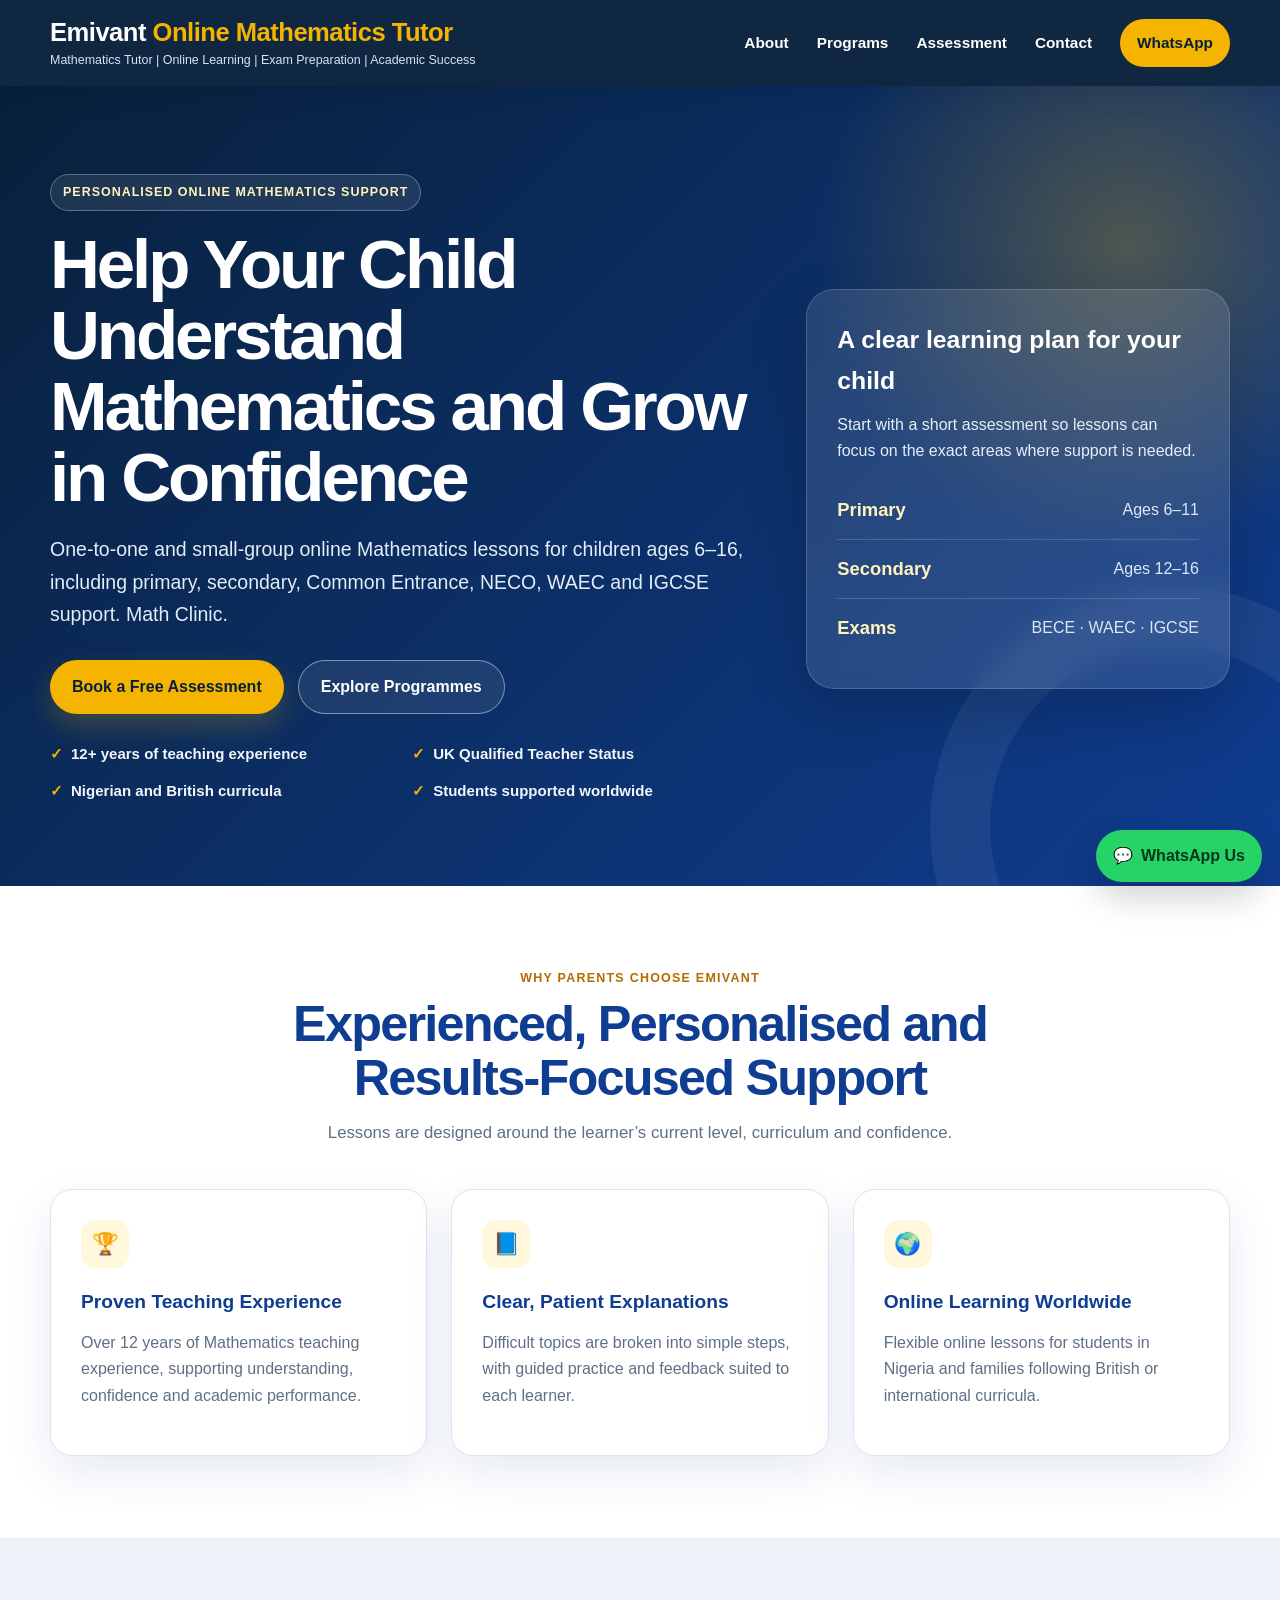
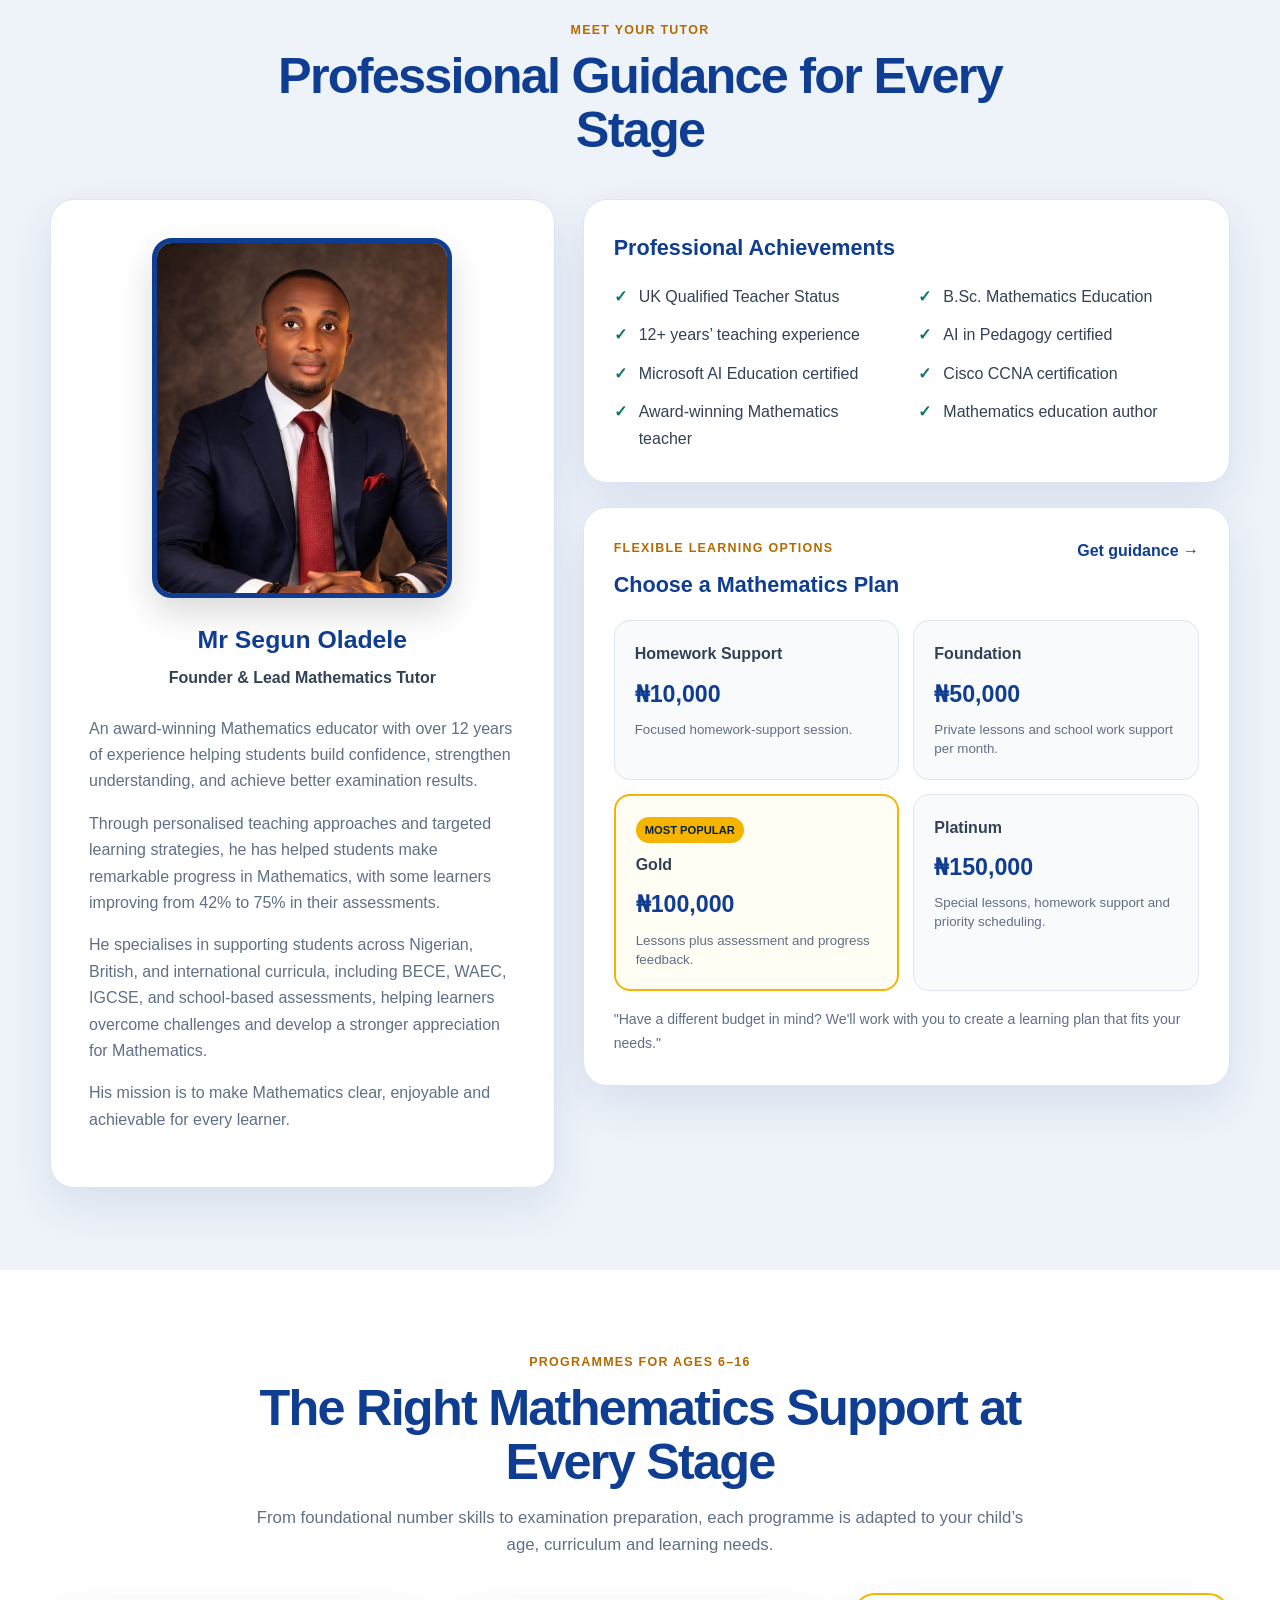
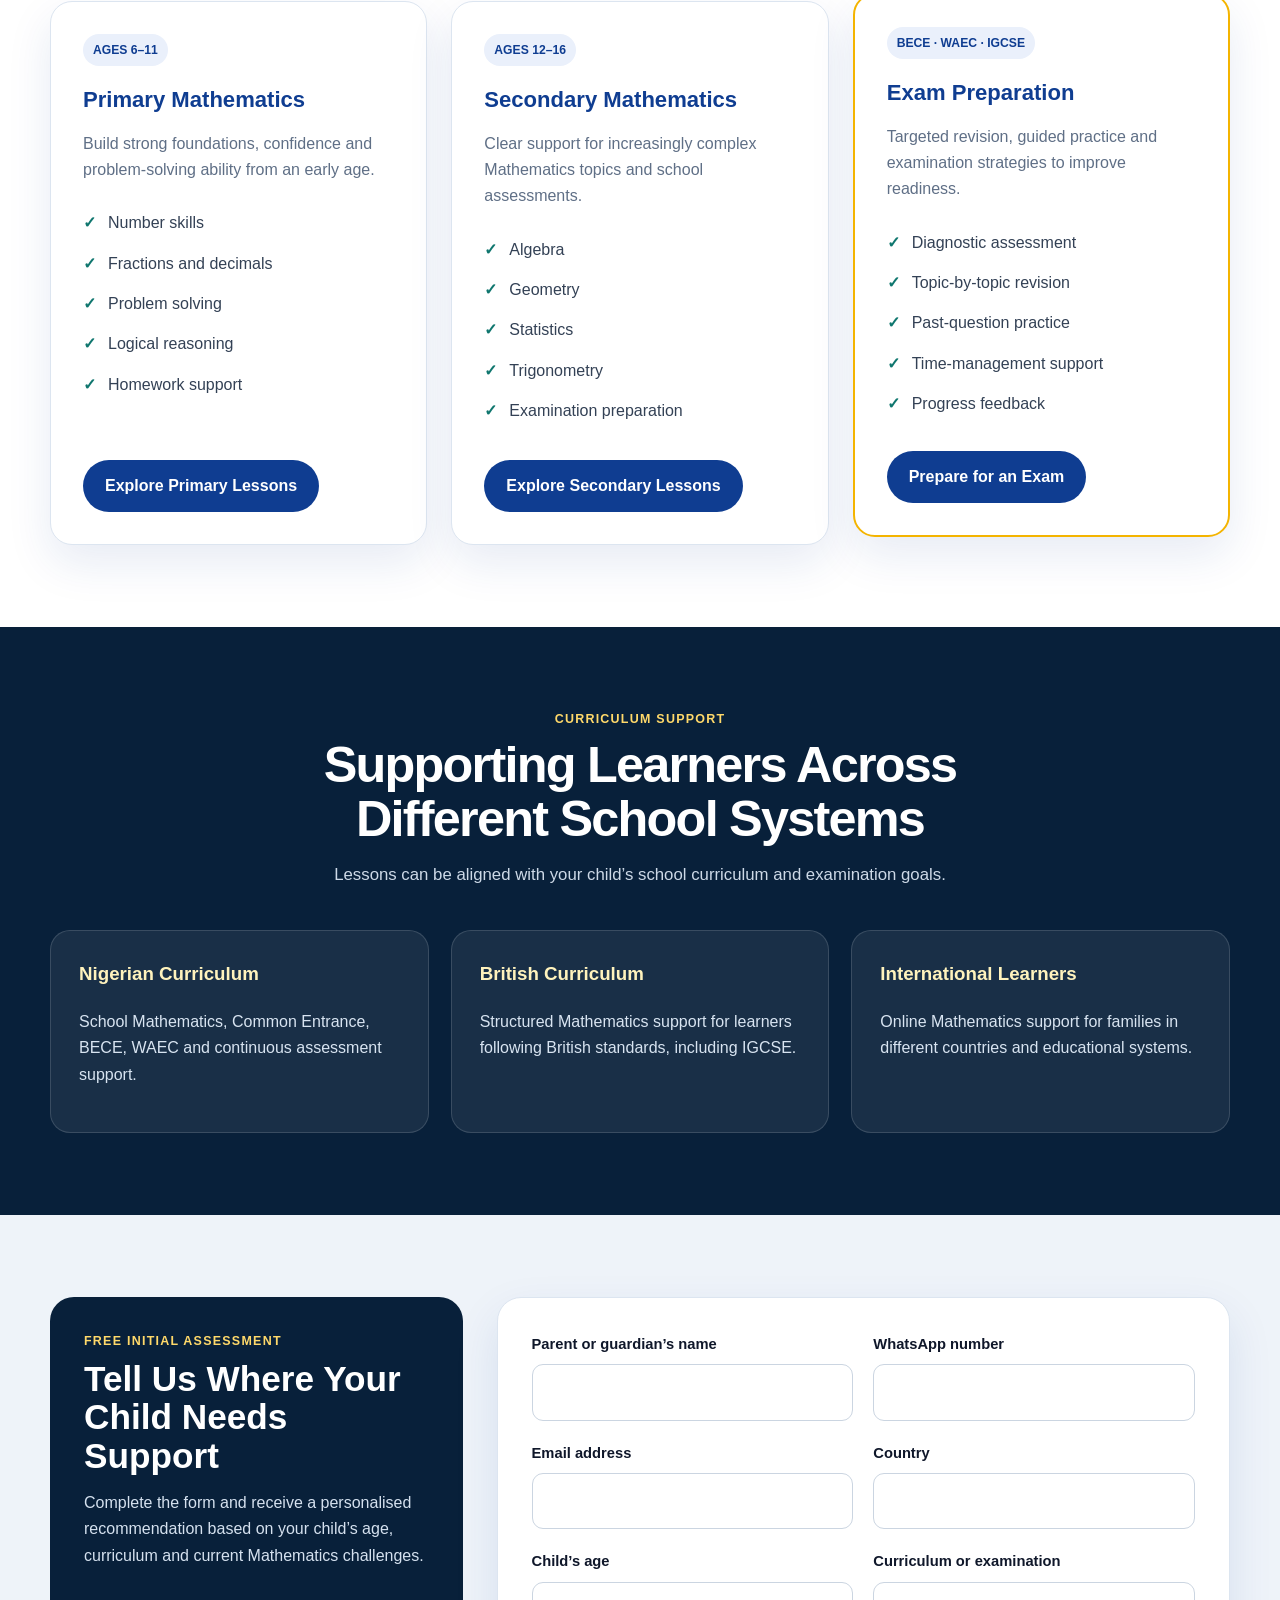
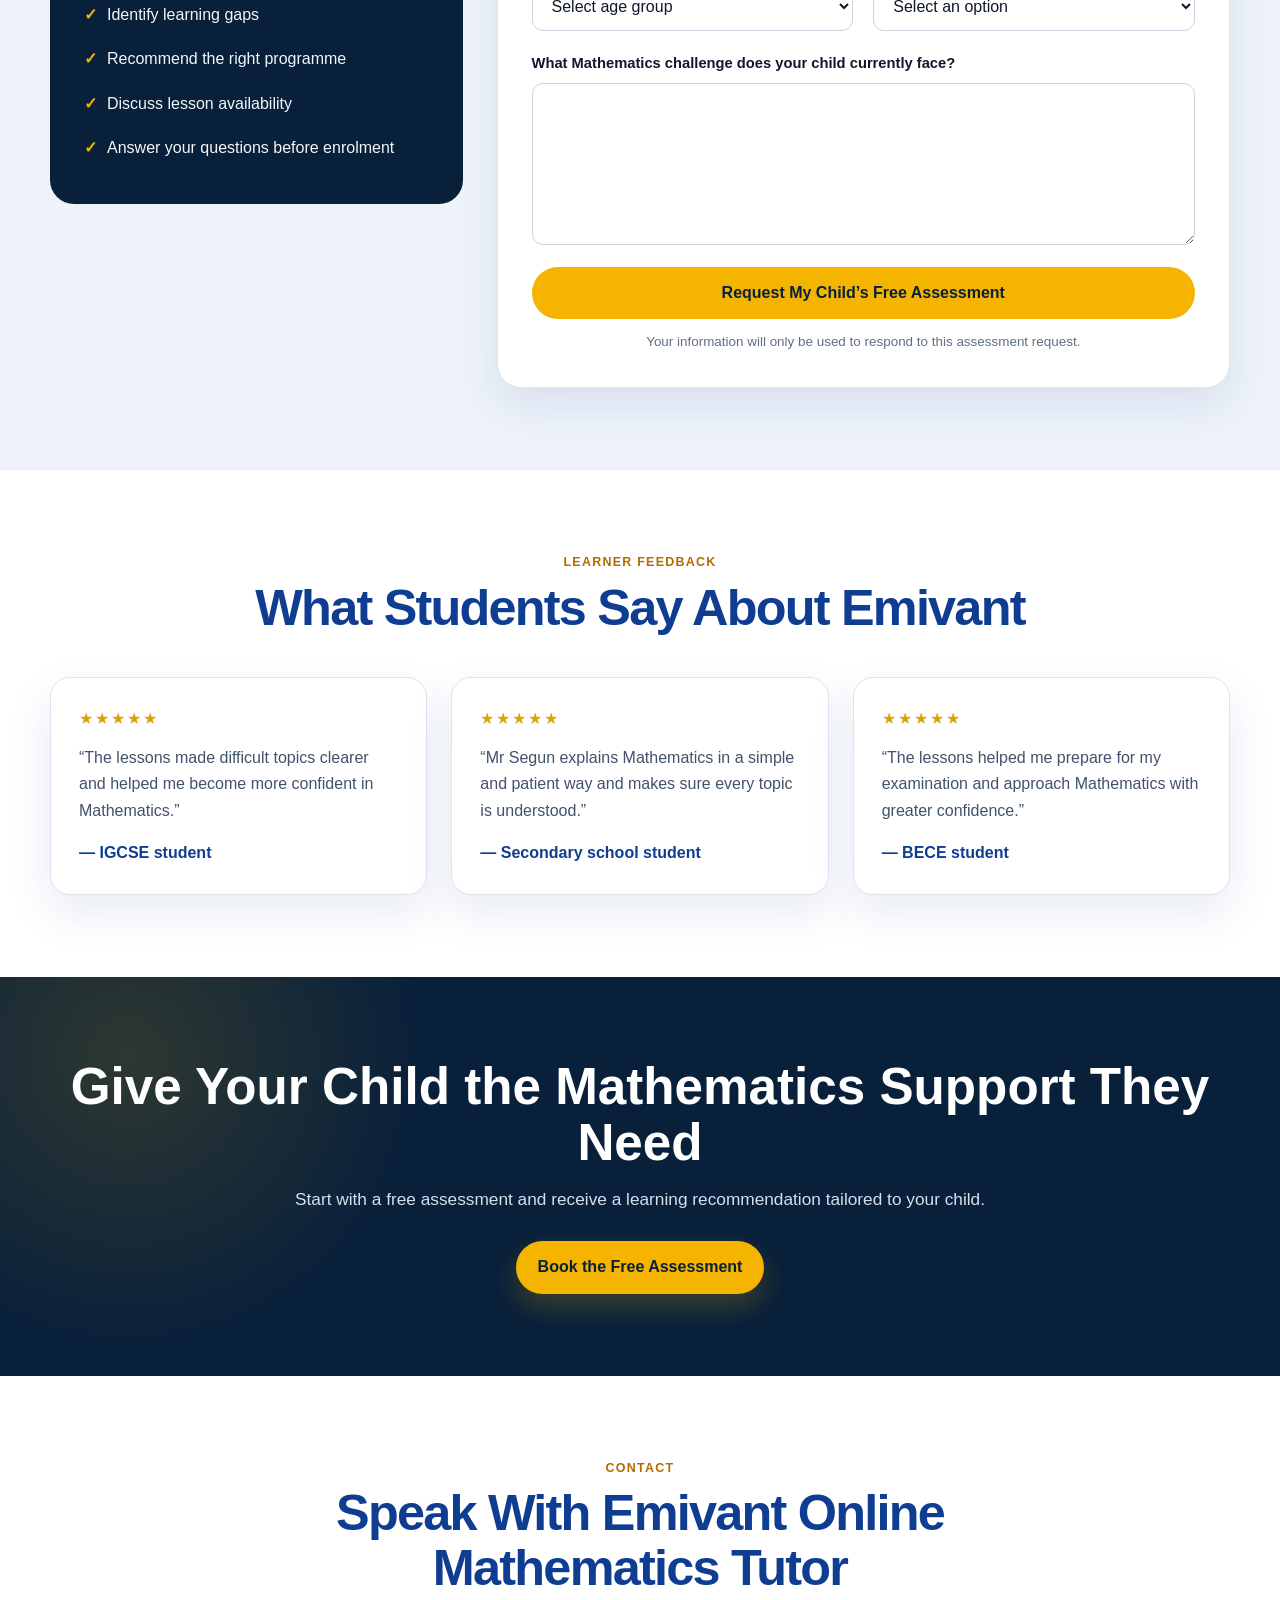
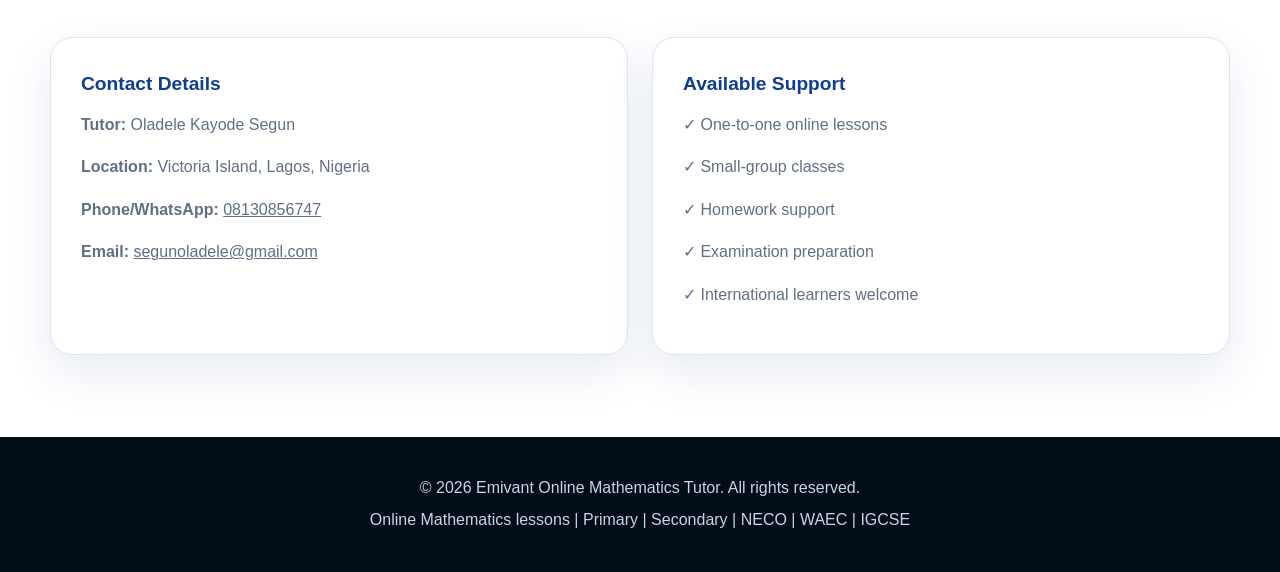
==== commit f364528b: "Update index.html" ====
--- a/index.html
+++ b/index.html
@@ -350,17 +350,17 @@
       color:var(--muted);
     }
 
-    .tutor-photo{
-      width:220px;
-      height:220px;
-      display:block;
-      margin:0 auto;
-      border:5px solid var(--blue);
-      border-radius:50%;
-      object-fit:cover;
-      object-position:center;
-      background:#f8fafc;
-    }
+   .tutor-photo{
+    width:300px;
+    height:360px;
+    display:block;
+    margin:0 auto;
+    border-radius:20px;
+    border:5px solid #0f3d91;
+    object-fit:cover;
+    object-position:top center;
+    box-shadow:0 15px 35px rgba(0,0,0,.15);
+}
 
     .tutor-profile-card h3{
       margin:22px 0 4px;
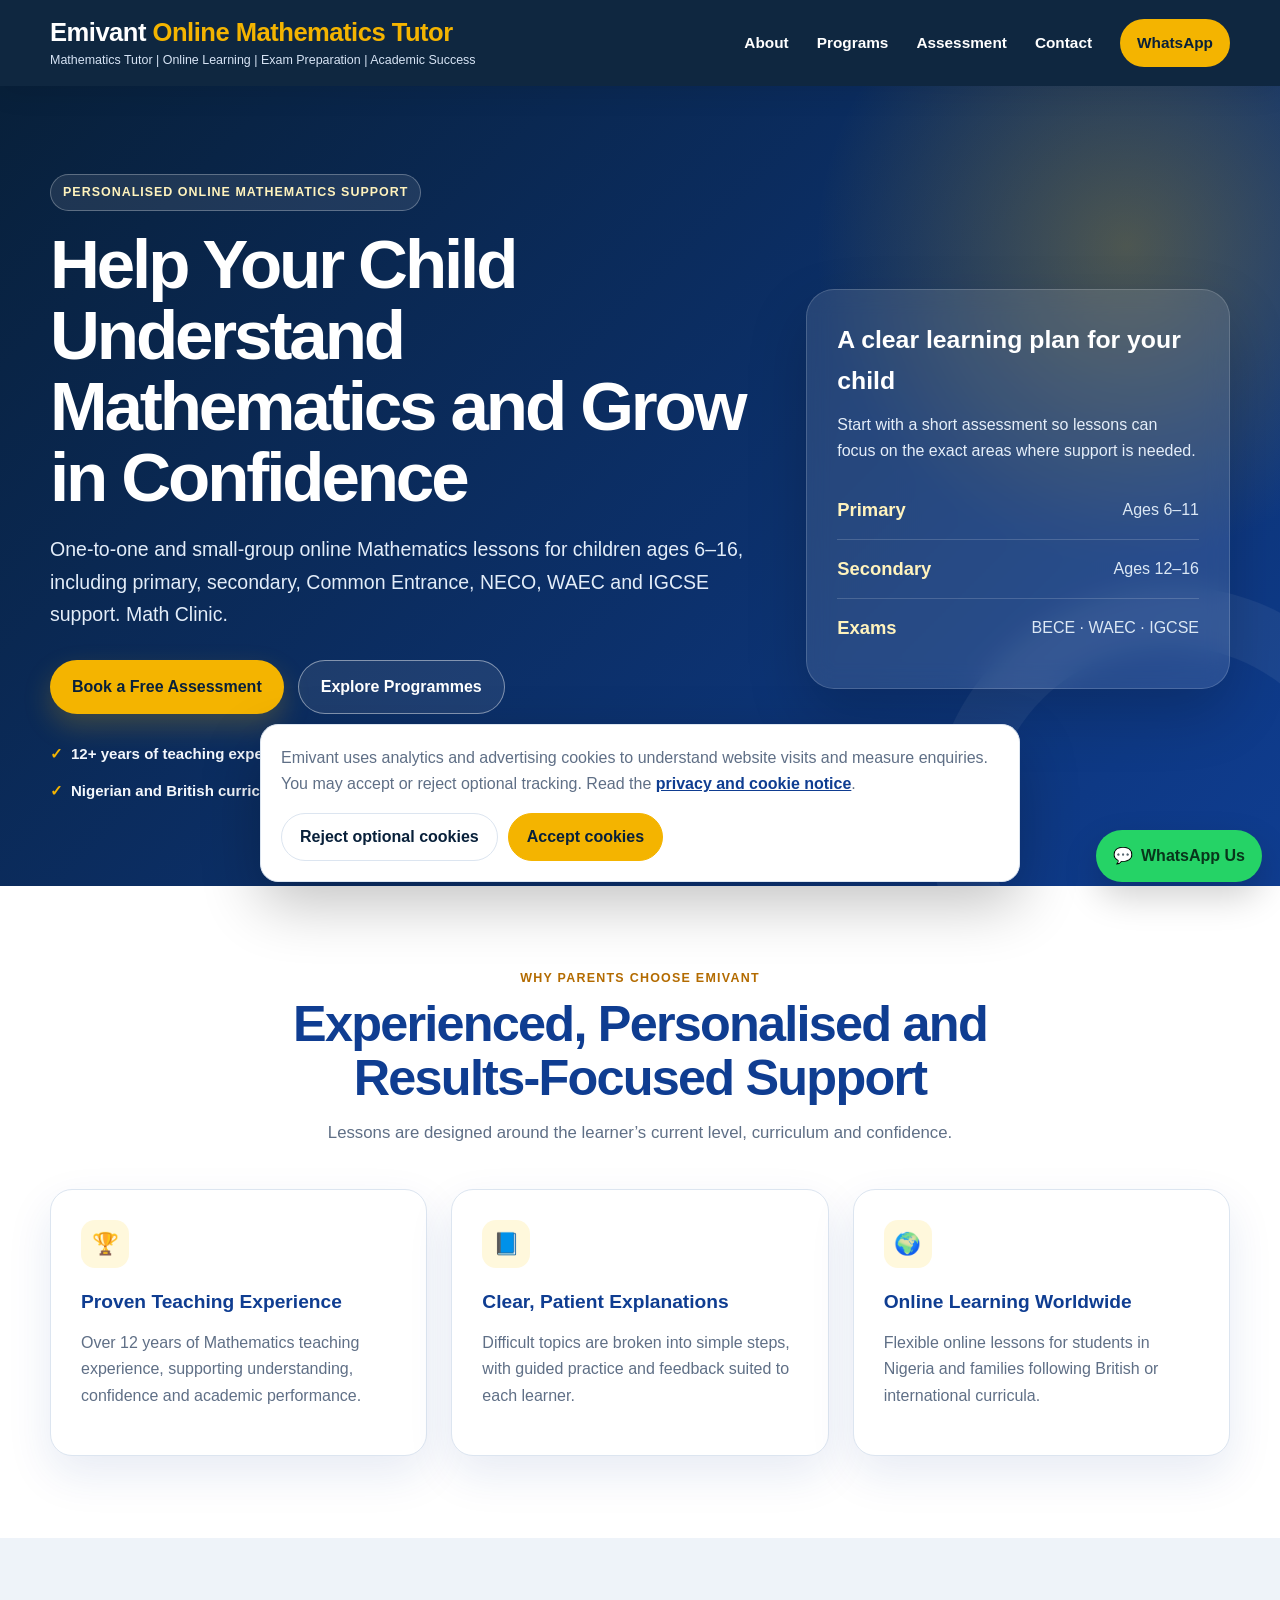
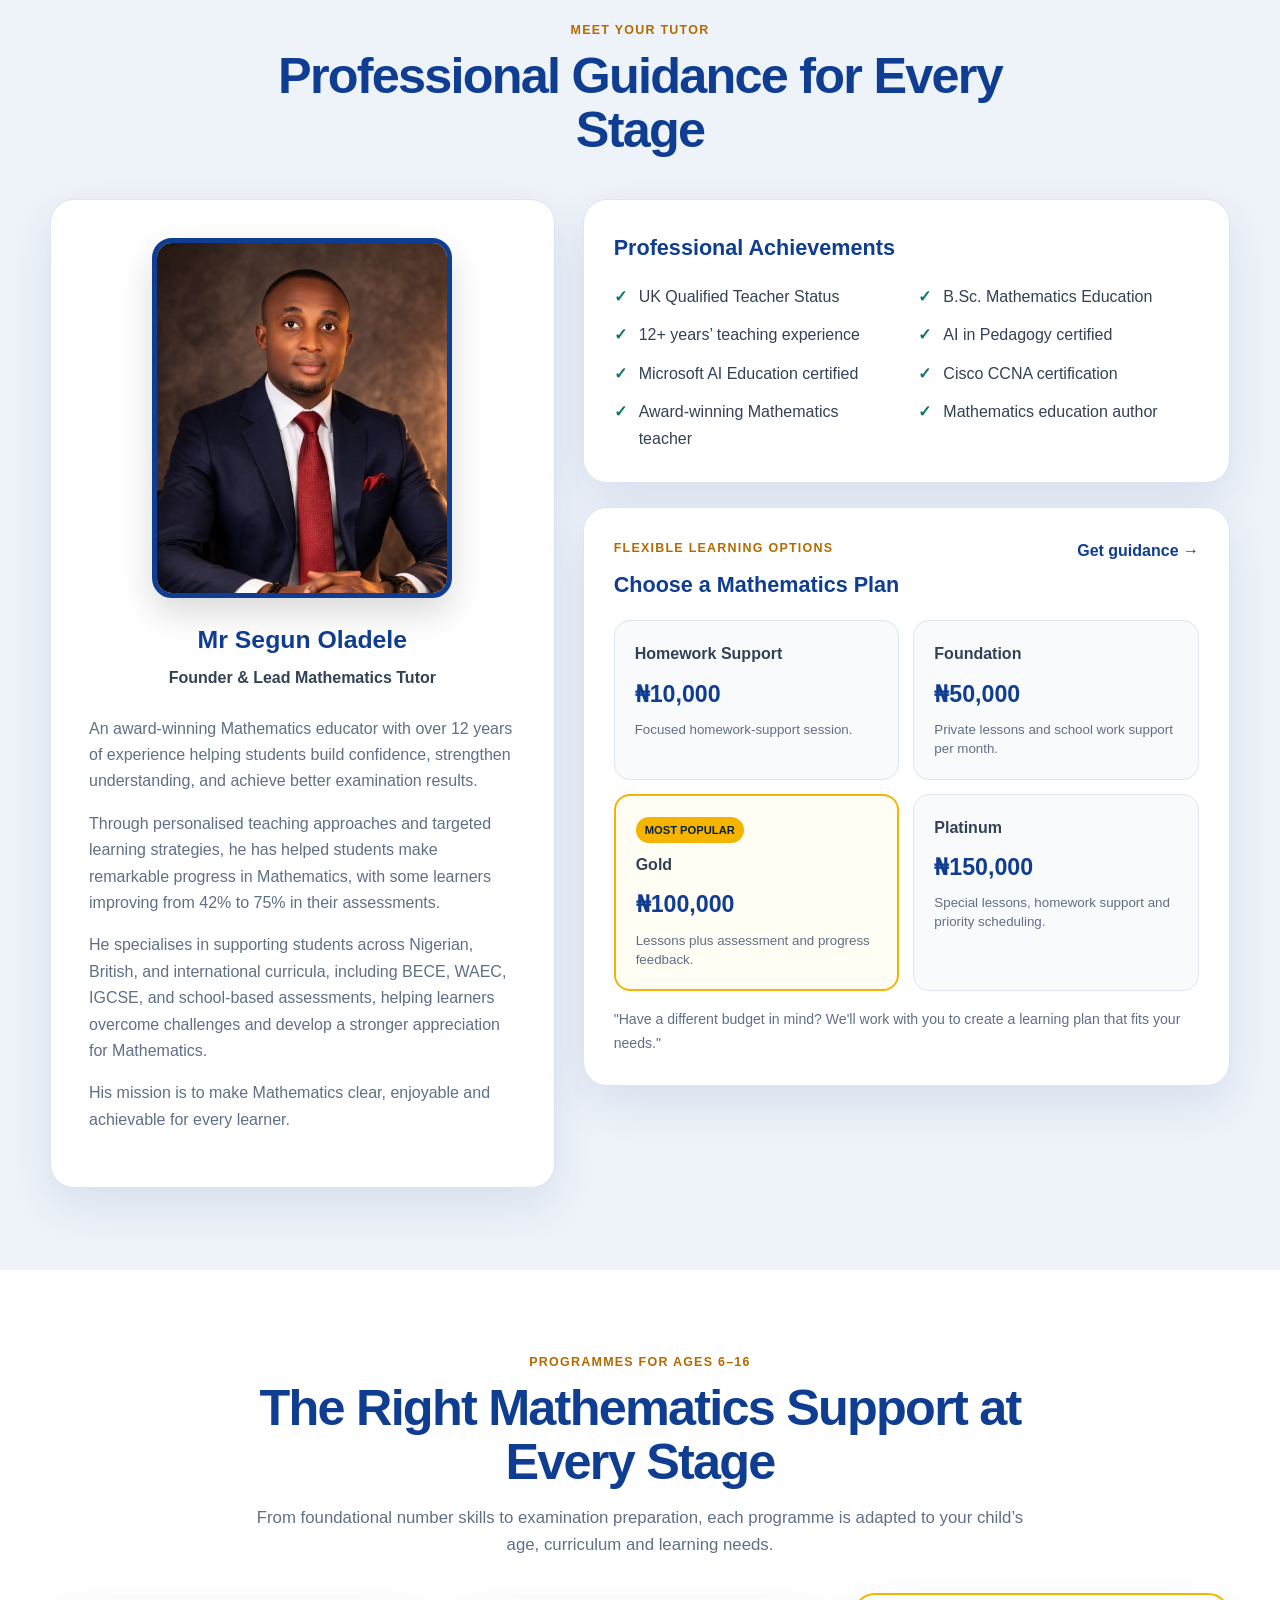
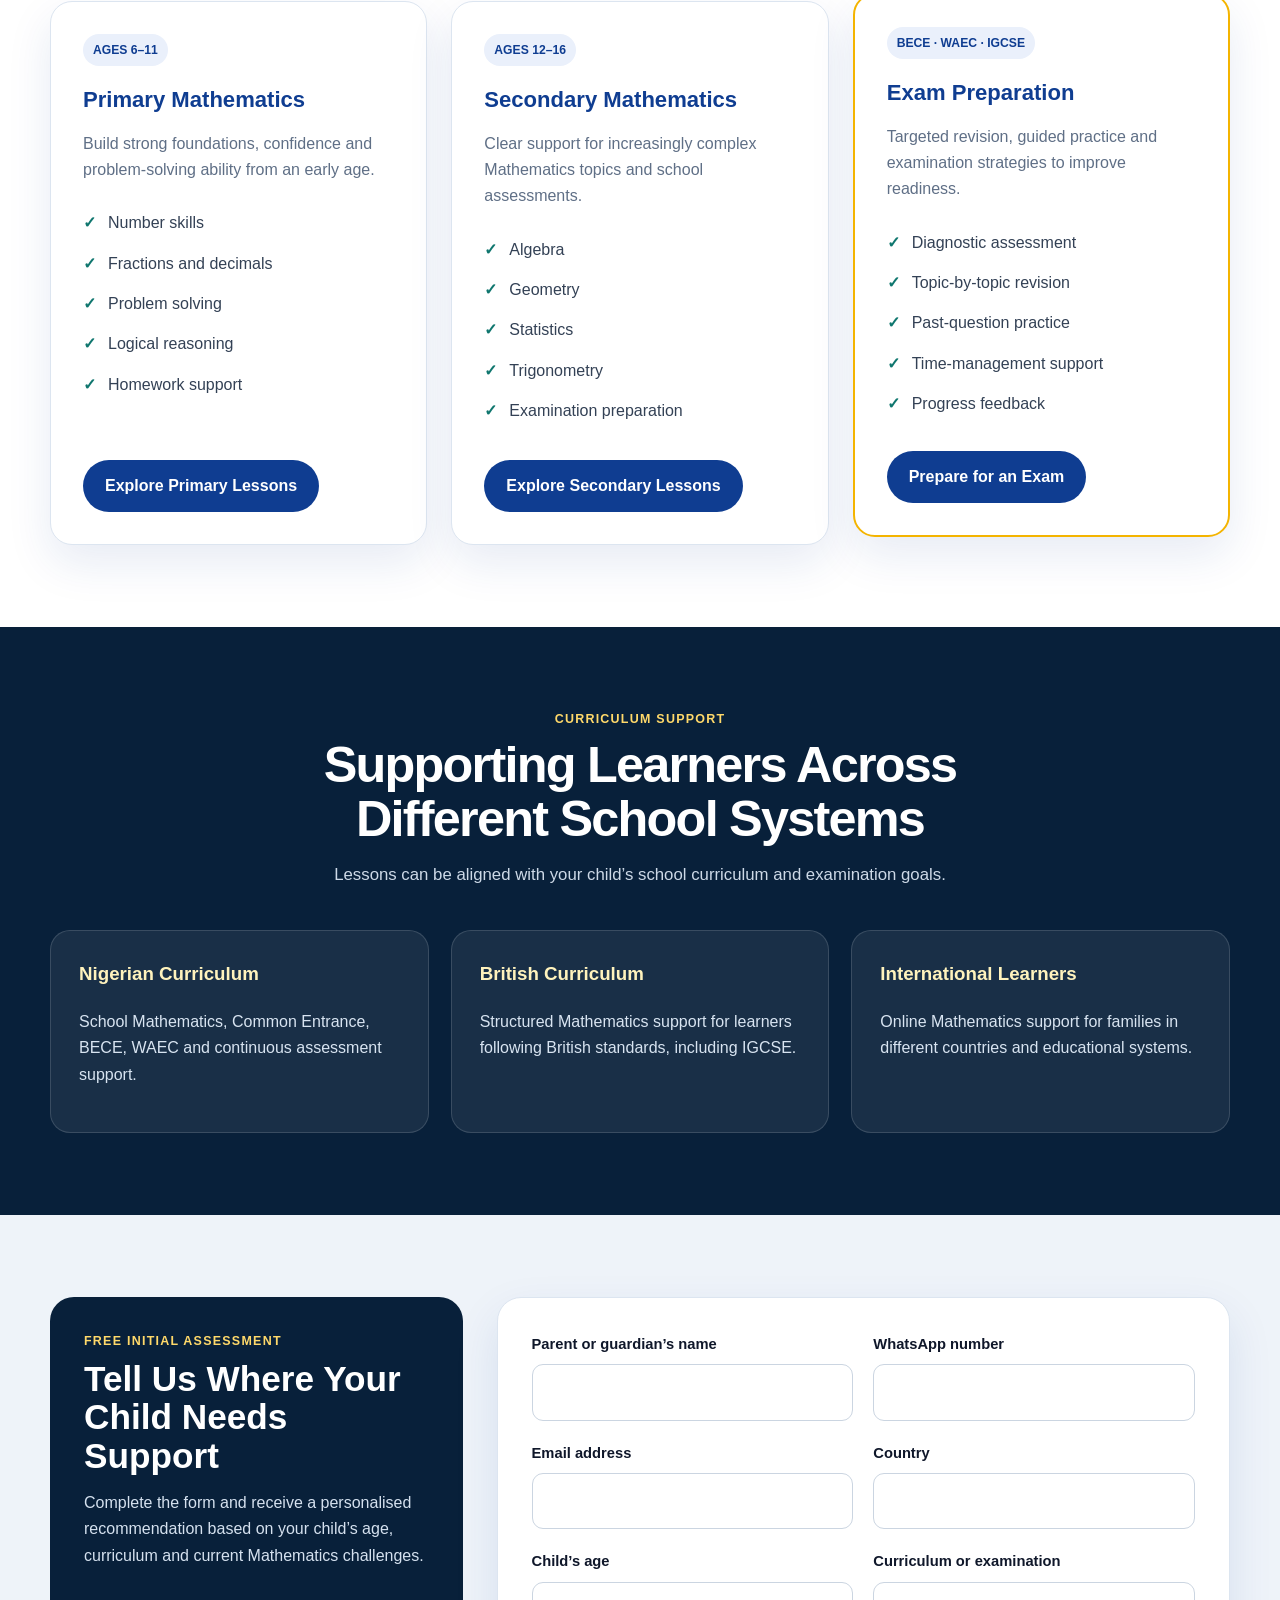
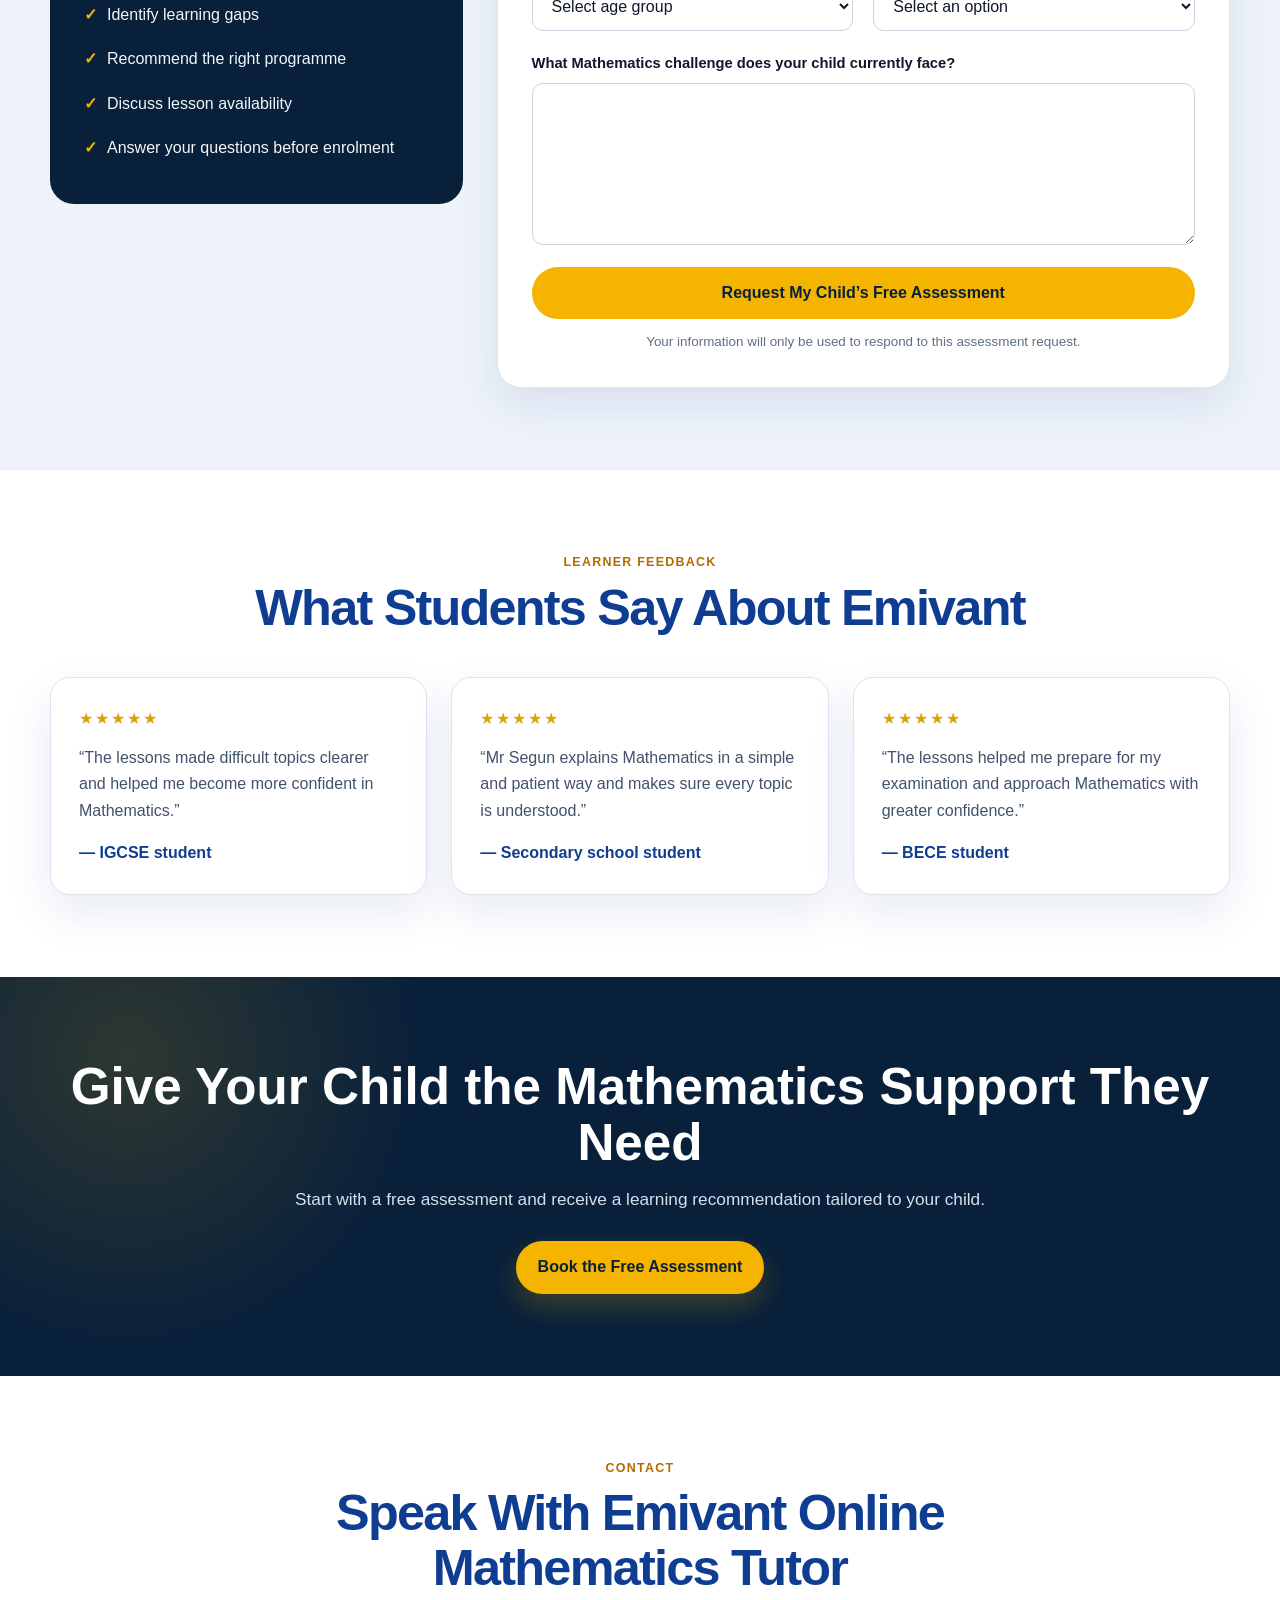
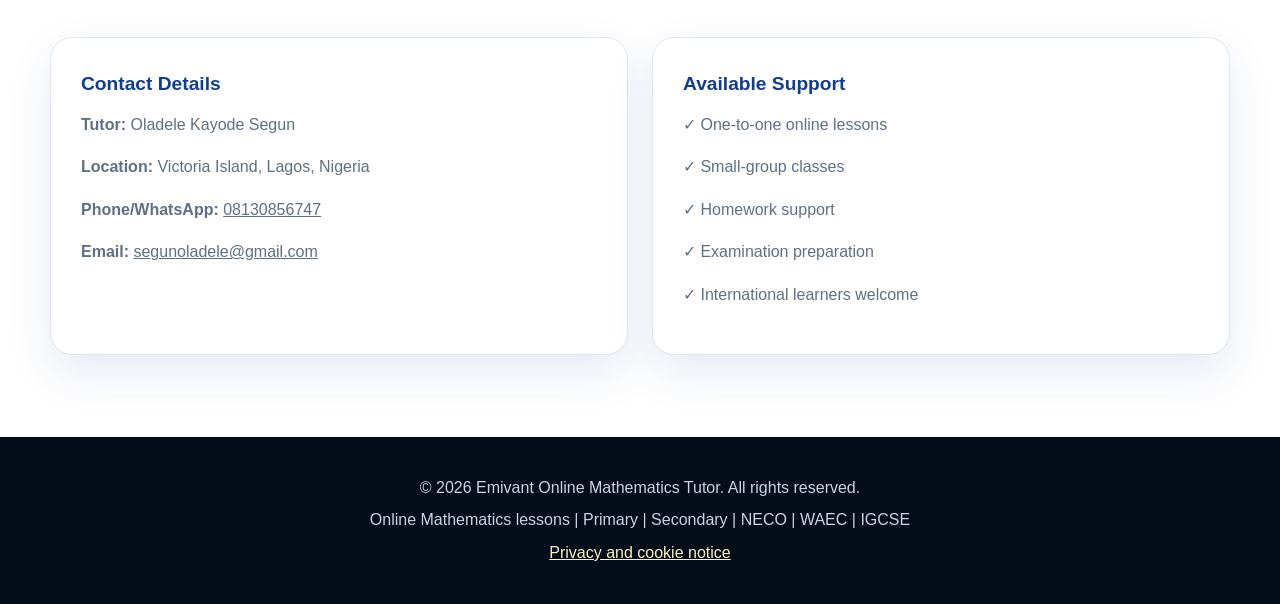
==== commit dd5ab775: "Add files via upload" ====
--- a/index.html
+++ b/index.html
@@ -1,7 +1,97 @@
 <!DOCTYPE html>
 <html lang="en">
 <head>
-  <meta charset="UTF-8">
+
+  <!-- Privacy-conscious Google Analytics and Meta Pixel setup -->
+  <script>
+    window.dataLayer = window.dataLayer || [];
+    function gtag(){ dataLayer.push(arguments); }
+
+    // Default consent: no analytics or advertising storage until accepted.
+    gtag('consent', 'default', {
+      analytics_storage: 'denied',
+      ad_storage: 'denied',
+      ad_user_data: 'denied',
+      ad_personalization: 'denied',
+      wait_for_update: 500
+    });
+
+    gtag('js', new Date());
+    gtag('config', 'G-ESNQJDYE1B', {
+      anonymize_ip: true
+    });
+  </script>
+  <script async src="https://www.googletagmanager.com/gtag/js?id=G-ESNQJDYE1B"></script>
+
+  <script>
+    const EMIVANT_META_PIXEL_ID = '1032810242576149';
+
+    function loadMetaPixel() {
+      if (window.fbq) return;
+
+      !function(f,b,e,v,n,t,s) {
+        if (f.fbq) return;
+        n = f.fbq = function() {
+          n.callMethod ? n.callMethod.apply(n, arguments) : n.queue.push(arguments);
+        };
+        if (!f._fbq) f._fbq = n;
+        n.push = n;
+        n.loaded = true;
+        n.version = '2.0';
+        n.queue = [];
+        t = b.createElement(e);
+        t.async = true;
+        t.src = v;
+        s = b.getElementsByTagName(e)[0];
+        s.parentNode.insertBefore(t, s);
+      }(window, document, 'script', 'https://connect.facebook.net/en_US/fbevents.js');
+
+      fbq('init', EMIVANT_META_PIXEL_ID);
+      fbq('track', 'PageView');
+    }
+
+    function grantTrackingConsent() {
+      gtag('consent', 'update', {
+        analytics_storage: 'granted',
+        ad_storage: 'granted',
+        ad_user_data: 'granted',
+        ad_personalization: 'granted'
+      });
+      loadMetaPixel();
+    }
+
+    function denyTrackingConsent() {
+      gtag('consent', 'update', {
+        analytics_storage: 'denied',
+        ad_storage: 'denied',
+        ad_user_data: 'denied',
+        ad_personalization: 'denied'
+      });
+    }
+
+    function trackContact(contactType) {
+      if (typeof gtag === 'function') {
+        gtag('event', 'contact', {
+          contact_method: contactType
+        });
+      }
+
+      if (typeof fbq === 'function') {
+        fbq('track', 'Contact', {
+          contact_method: contactType
+        });
+      }
+    }
+
+    const savedConsent = localStorage.getItem('emivant_cookie_consent');
+    if (savedConsent === 'accepted') {
+      grantTrackingConsent();
+    } else if (savedConsent === 'rejected') {
+      denyTrackingConsent();
+    }
+  </script>
+
+<meta charset="UTF-8">
   <meta name="viewport" content="width=device-width, initial-scale=1.0">
 
   <title>Online Mathematics Tutor for Children Ages 6–16 | Emivant</title>
@@ -9,6 +99,8 @@
   <meta name="keywords" content="online mathematics tutor, maths tutor Nigeria, online maths lessons, WAEC mathematics tutor, IGCSE maths tutor, BECE mathematics tutor">
   <meta name="author" content="Emivant Online Mathematics Tutor">
   <meta name="theme-color" content="#08203a">
+  <meta name="referrer" content="strict-origin-when-cross-origin">
+  <meta name="robots" content="index,follow,max-image-preview:large">
 
   <meta property="og:title" content="Emivant Online Mathematics Tutor">
   <meta property="og:description" content="Helping children ages 6–16 understand Mathematics, build confidence and improve performance.">
@@ -804,6 +896,59 @@
         font-size:1.25rem;
       }
     }
+  
+    .cookie-consent{
+      position:fixed;
+      left:18px;
+      right:18px;
+      bottom:18px;
+      z-index:2000;
+      display:none;
+      max-width:760px;
+      margin:0 auto;
+      padding:20px;
+      border:1px solid var(--line);
+      border-radius:18px;
+      background:#fff;
+      color:var(--ink);
+      box-shadow:0 22px 60px rgba(0,0,0,.24);
+    }
+
+    .cookie-consent.is-visible{display:block}
+    .cookie-consent p{margin:0;color:var(--muted)}
+    .cookie-consent a{color:var(--blue);font-weight:800}
+    .cookie-actions{
+      display:flex;
+      flex-wrap:wrap;
+      gap:10px;
+      margin-top:15px;
+    }
+
+    .cookie-btn{
+      min-height:44px;
+      padding:10px 18px;
+      border-radius:999px;
+      border:1px solid var(--line);
+      background:#fff;
+      color:var(--navy);
+      cursor:pointer;
+      font-weight:900;
+    }
+
+    .cookie-btn.accept{
+      border-color:var(--gold);
+      background:var(--gold);
+    }
+
+    @media (max-width:760px){
+      .cookie-consent{
+        left:12px;
+        right:12px;
+        bottom:12px;
+      }
+      .cookie-actions{display:grid;grid-template-columns:1fr 1fr}
+    }
+
   </style>
 
   <script type="application/ld+json">
@@ -833,7 +978,7 @@
         <a href="#programs">Programs</a>
         <a href="#assessment">Assessment</a>
         <a href="#contact">Contact</a>
-        <a class="nav-cta" href="https://wa.me/2348130856747?text=Hello%20Mr%20Segun%2C%20I%20would%20like%20to%20ask%20about%20online%20Mathematics%20lessons.">WhatsApp</a>
+        <a class="nav-cta" href="https://wa.me/2348130856747?text=Hello%20Mr%20Segun%2C%20I%20would%20like%20to%20ask%20about%20online%20Mathematics%20lessons." data-track-contact="whatsapp">WhatsApp</a>
       </nav>
     </div>
   </header>
@@ -1110,7 +1255,8 @@
           method="POST"
           action="/thank-you.html"
           data-netlify="true"
-          data-netlify-honeypot="bot-field">
+          data-netlify-honeypot="bot-field"
+          data-assessment-form="true">
 
           <input type="hidden" name="form-name" value="free-mathematics-assessment">
 
@@ -1226,8 +1372,8 @@
             <h3>Contact Details</h3>
             <p><strong>Tutor:</strong> Oladele Kayode Segun</p>
             <p><strong>Location:</strong> Victoria Island, Lagos, Nigeria</p>
-            <p><strong>Phone/WhatsApp:</strong> <a href="tel:+2348130856747">08130856747</a></p>
-            <p><strong>Email:</strong> <a href="mailto:segunoladele@gmail.com">segunoladele@gmail.com</a></p>
+            <p><strong>Phone/WhatsApp:</strong> <a href="tel:+2348130856747" data-track-contact="phone">08130856747</a></p>
+            <p><strong>Email:</strong> <a href="mailto:segunoladele@gmail.com" data-track-contact="email">segunoladele@gmail.com</a></p>
           </article>
 
           <article class="card">
@@ -1247,14 +1393,66 @@
     <div class="container">
       <p>© 2026 Emivant Online Mathematics Tutor. All rights reserved.</p>
       <p>Online Mathematics lessons | Primary | Secondary | NECO | WAEC | IGCSE</p>
+      <p><a href="/privacy.html">Privacy and cookie notice</a></p>
     </div>
   </footer>
 
   <a
     class="whatsapp-float"
     href="https://wa.me/2348130856747?text=Hello%20Mr%20Segun%2C%20I%20would%20like%20to%20ask%20about%20online%20Mathematics%20lessons."
-    aria-label="Chat with Emivant on WhatsApp">
+    aria-label="Chat with Emivant on WhatsApp" data-track-contact="whatsapp">
     💬 <span>WhatsApp Us</span>
   </a>
+
+  <aside id="cookie-consent" class="cookie-consent" role="dialog" aria-live="polite" aria-label="Cookie choices">
+    <p>
+      Emivant uses analytics and advertising cookies to understand website visits and measure enquiries.
+      You may accept or reject optional tracking. Read the
+      <a href="/privacy.html">privacy and cookie notice</a>.
+    </p>
+    <div class="cookie-actions">
+      <button id="reject-cookies" class="cookie-btn" type="button">Reject optional cookies</button>
+      <button id="accept-cookies" class="cookie-btn accept" type="button">Accept cookies</button>
+    </div>
+  </aside>
+
+  <script>
+    document.addEventListener('DOMContentLoaded', function () {
+      const consentBox = document.getElementById('cookie-consent');
+      const savedChoice = localStorage.getItem('emivant_cookie_consent');
+
+      if (!savedChoice && consentBox) {
+        consentBox.classList.add('is-visible');
+      }
+
+      document.getElementById('accept-cookies')?.addEventListener('click', function () {
+        localStorage.setItem('emivant_cookie_consent', 'accepted');
+        grantTrackingConsent();
+        consentBox?.classList.remove('is-visible');
+      });
+
+      document.getElementById('reject-cookies')?.addEventListener('click', function () {
+        localStorage.setItem('emivant_cookie_consent', 'rejected');
+        denyTrackingConsent();
+        consentBox?.classList.remove('is-visible');
+      });
+
+      document.querySelectorAll('[data-track-contact]').forEach(function (link) {
+        link.addEventListener('click', function () {
+          trackContact(link.dataset.trackContact || 'other');
+        });
+      });
+
+      const assessmentForm = document.querySelector('[data-assessment-form="true"]');
+      assessmentForm?.addEventListener('submit', function () {
+        if (typeof gtag === 'function') {
+          gtag('event', 'form_submit_attempt', {
+            form_name: 'free-mathematics-assessment'
+          });
+        }
+      });
+    });
+  </script>
+
 </body>
-</html>
+</html>
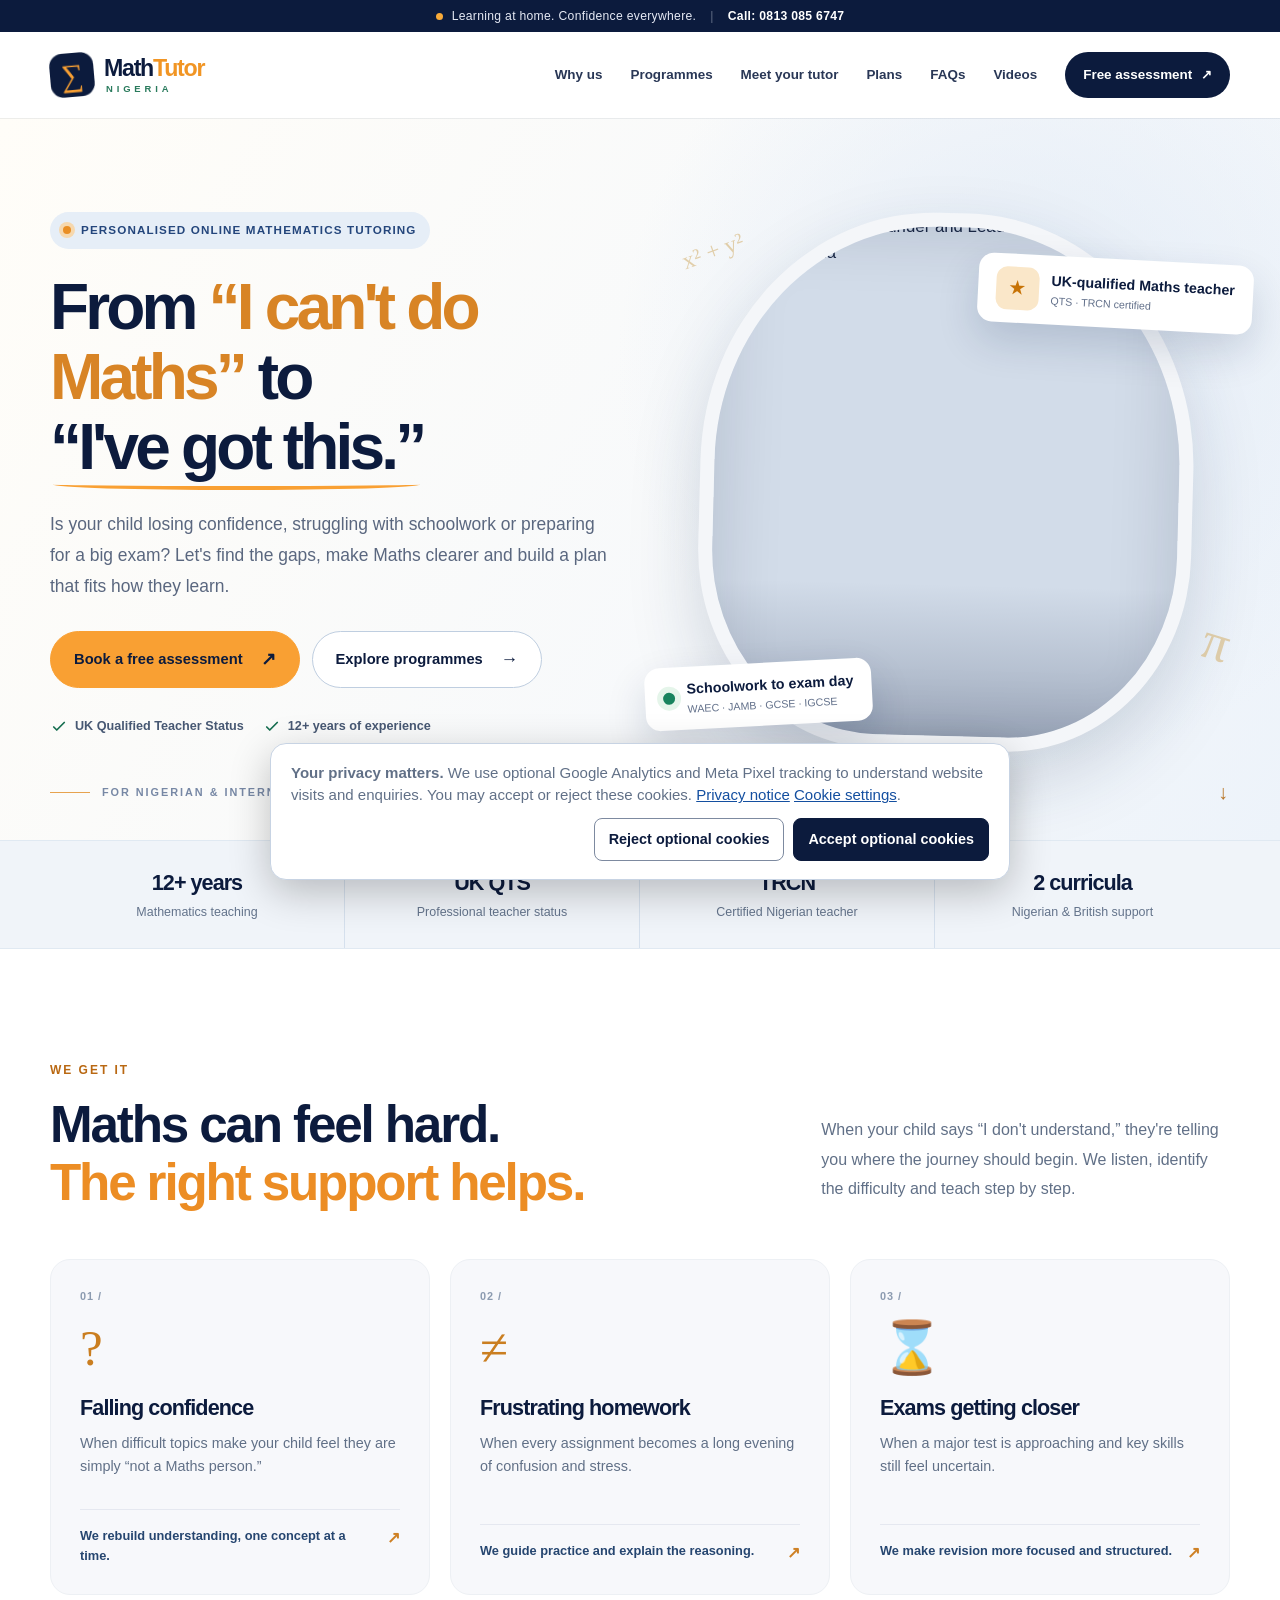
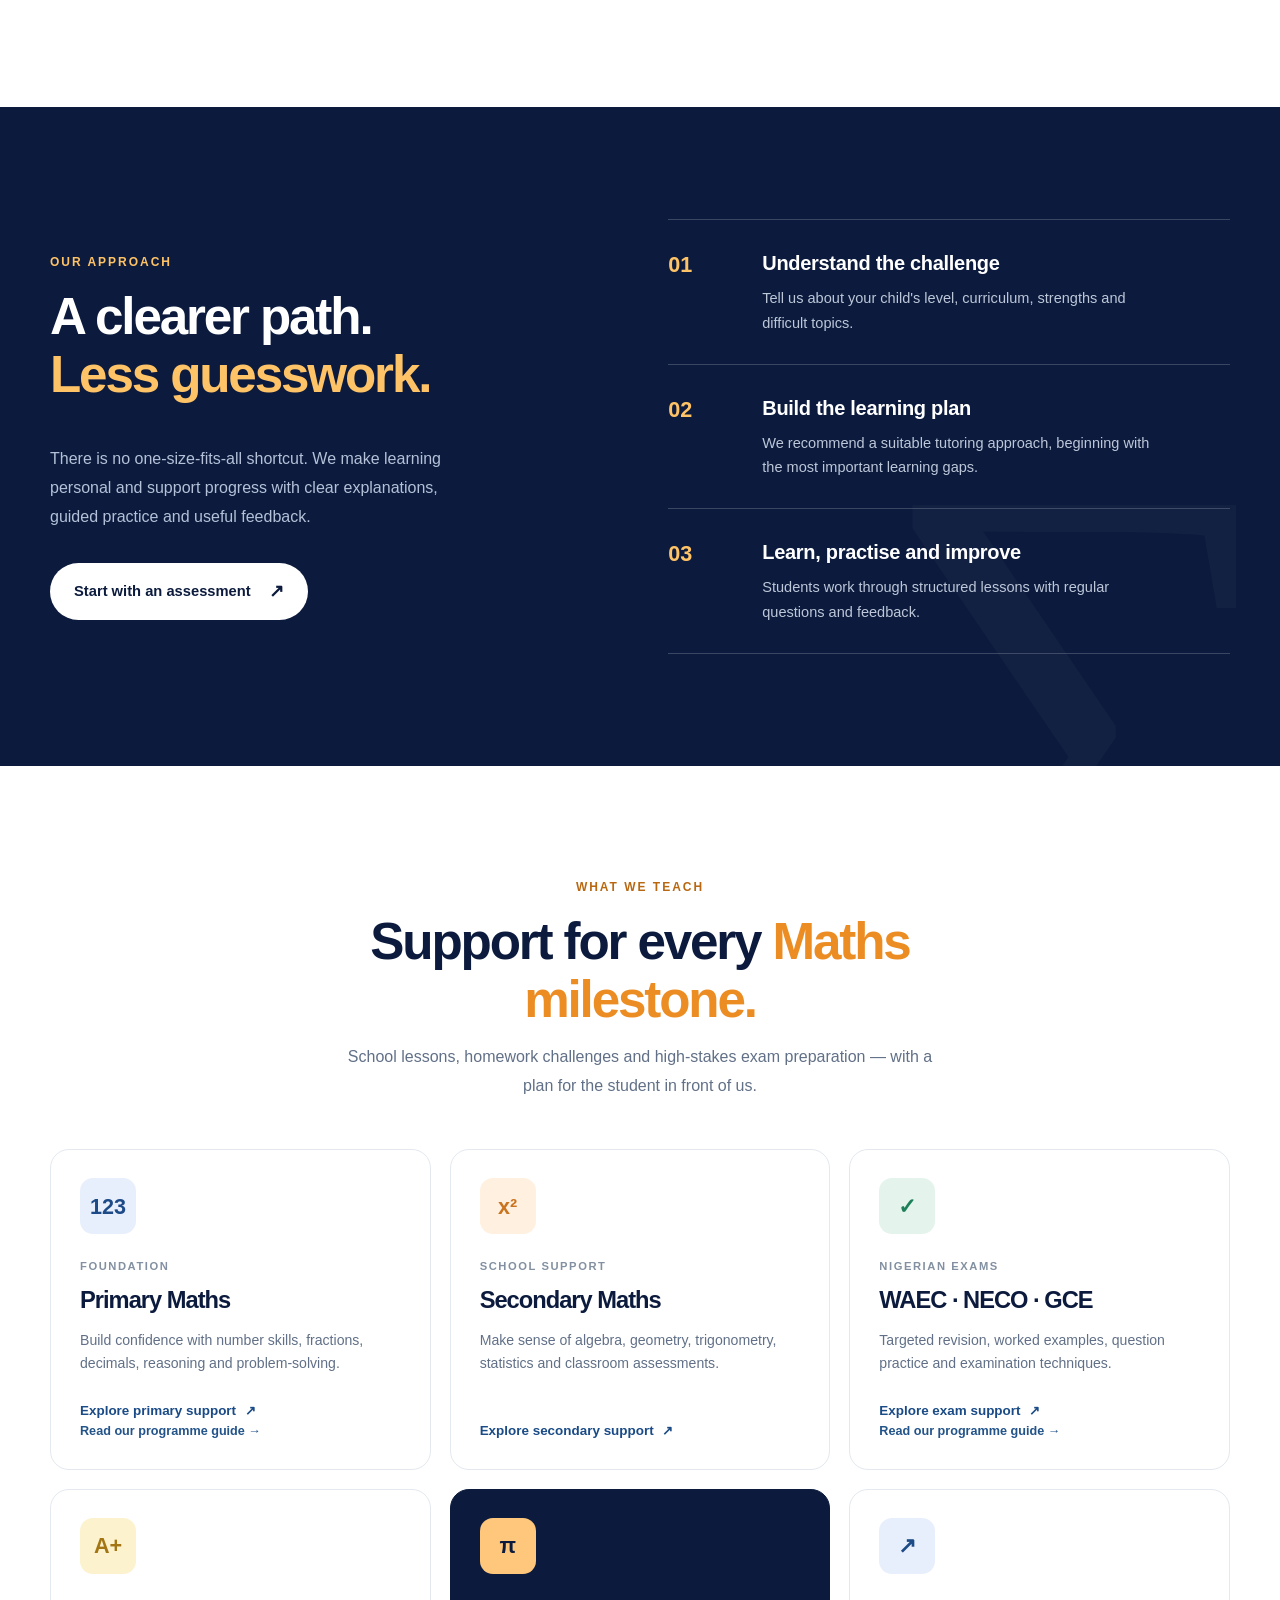
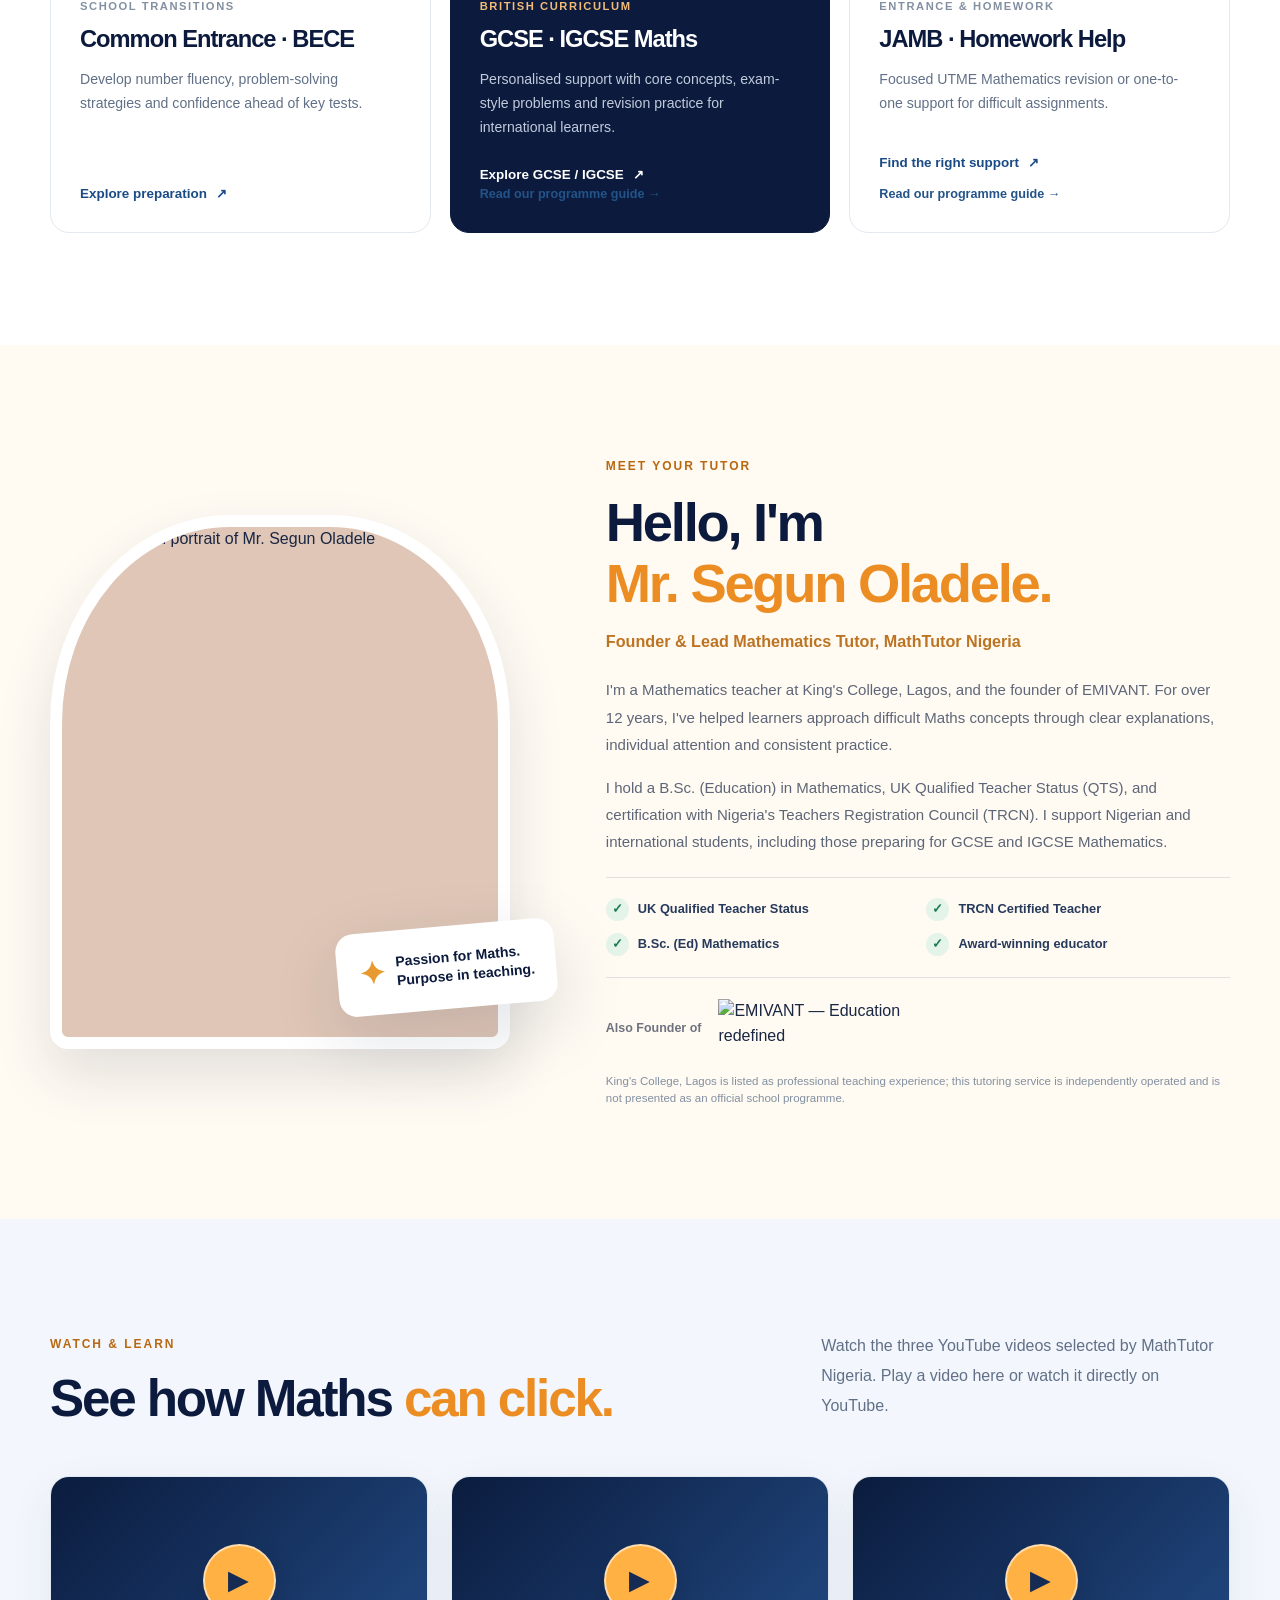
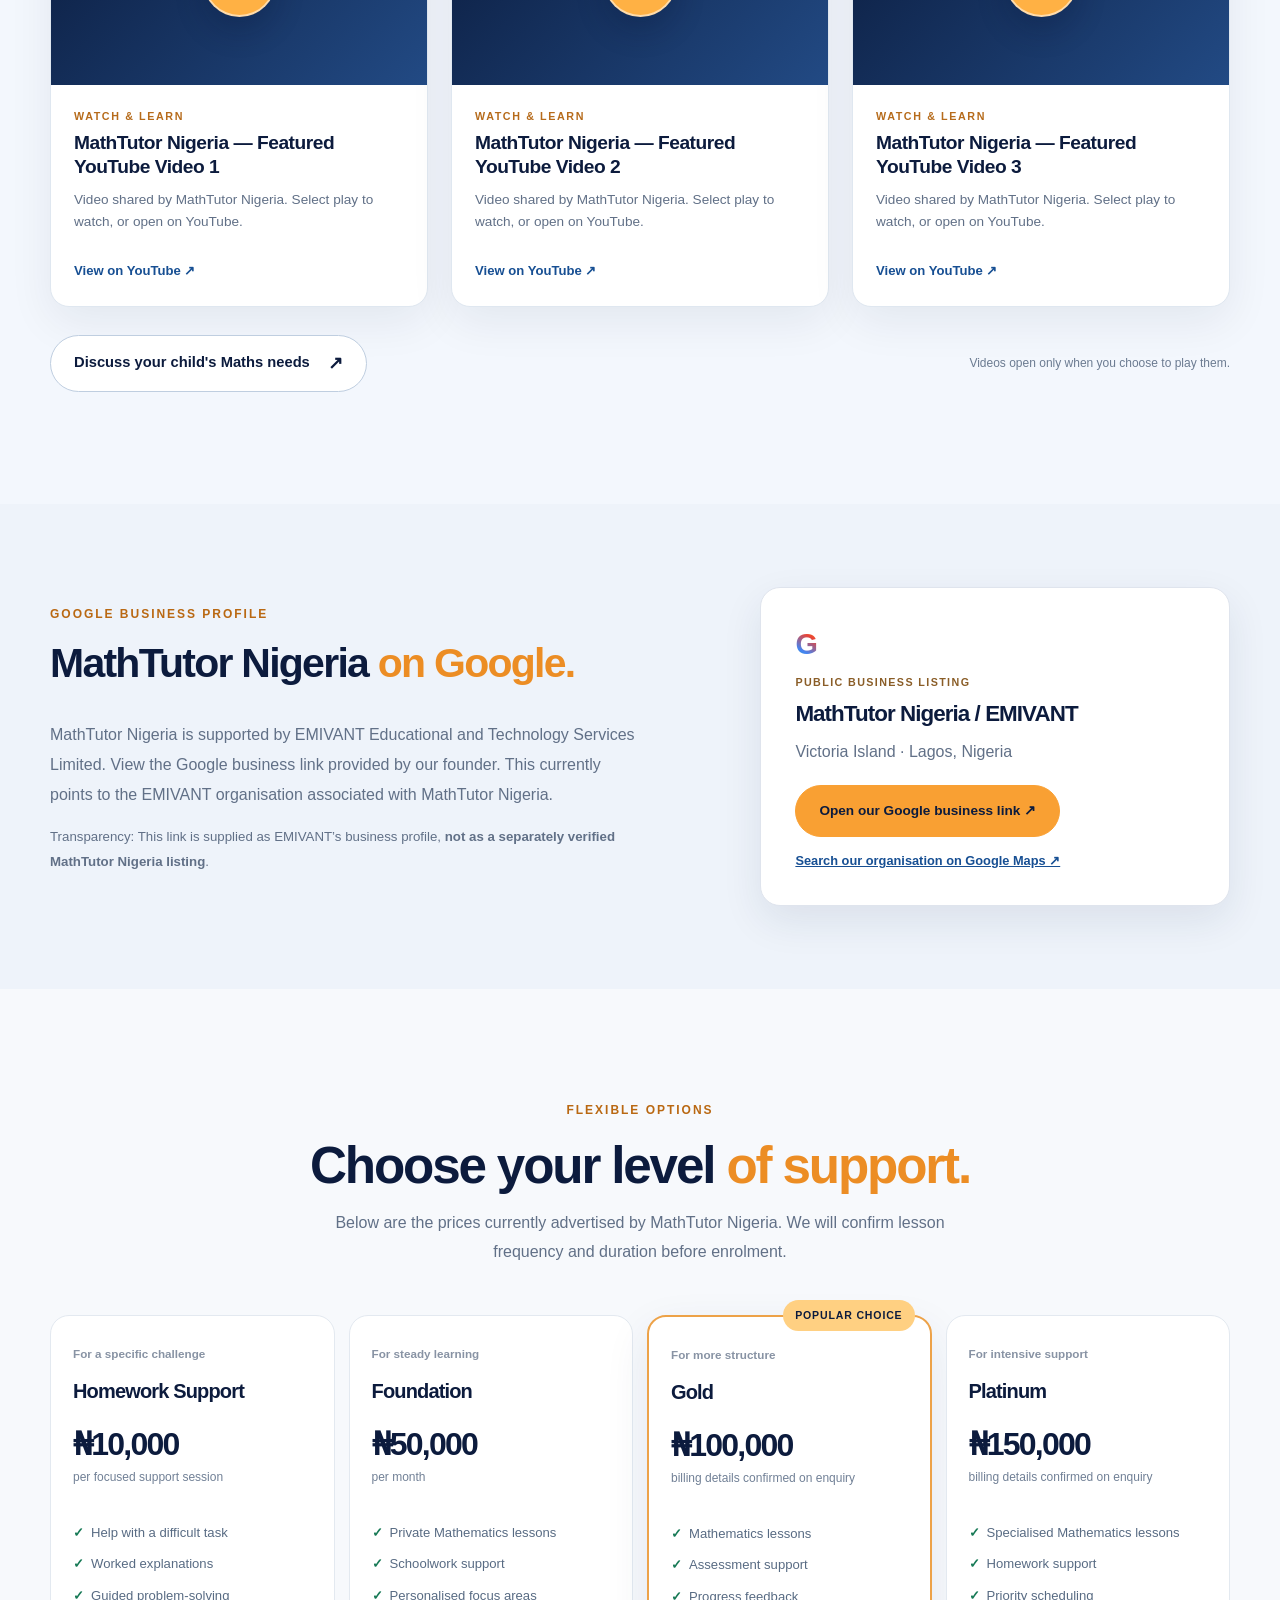
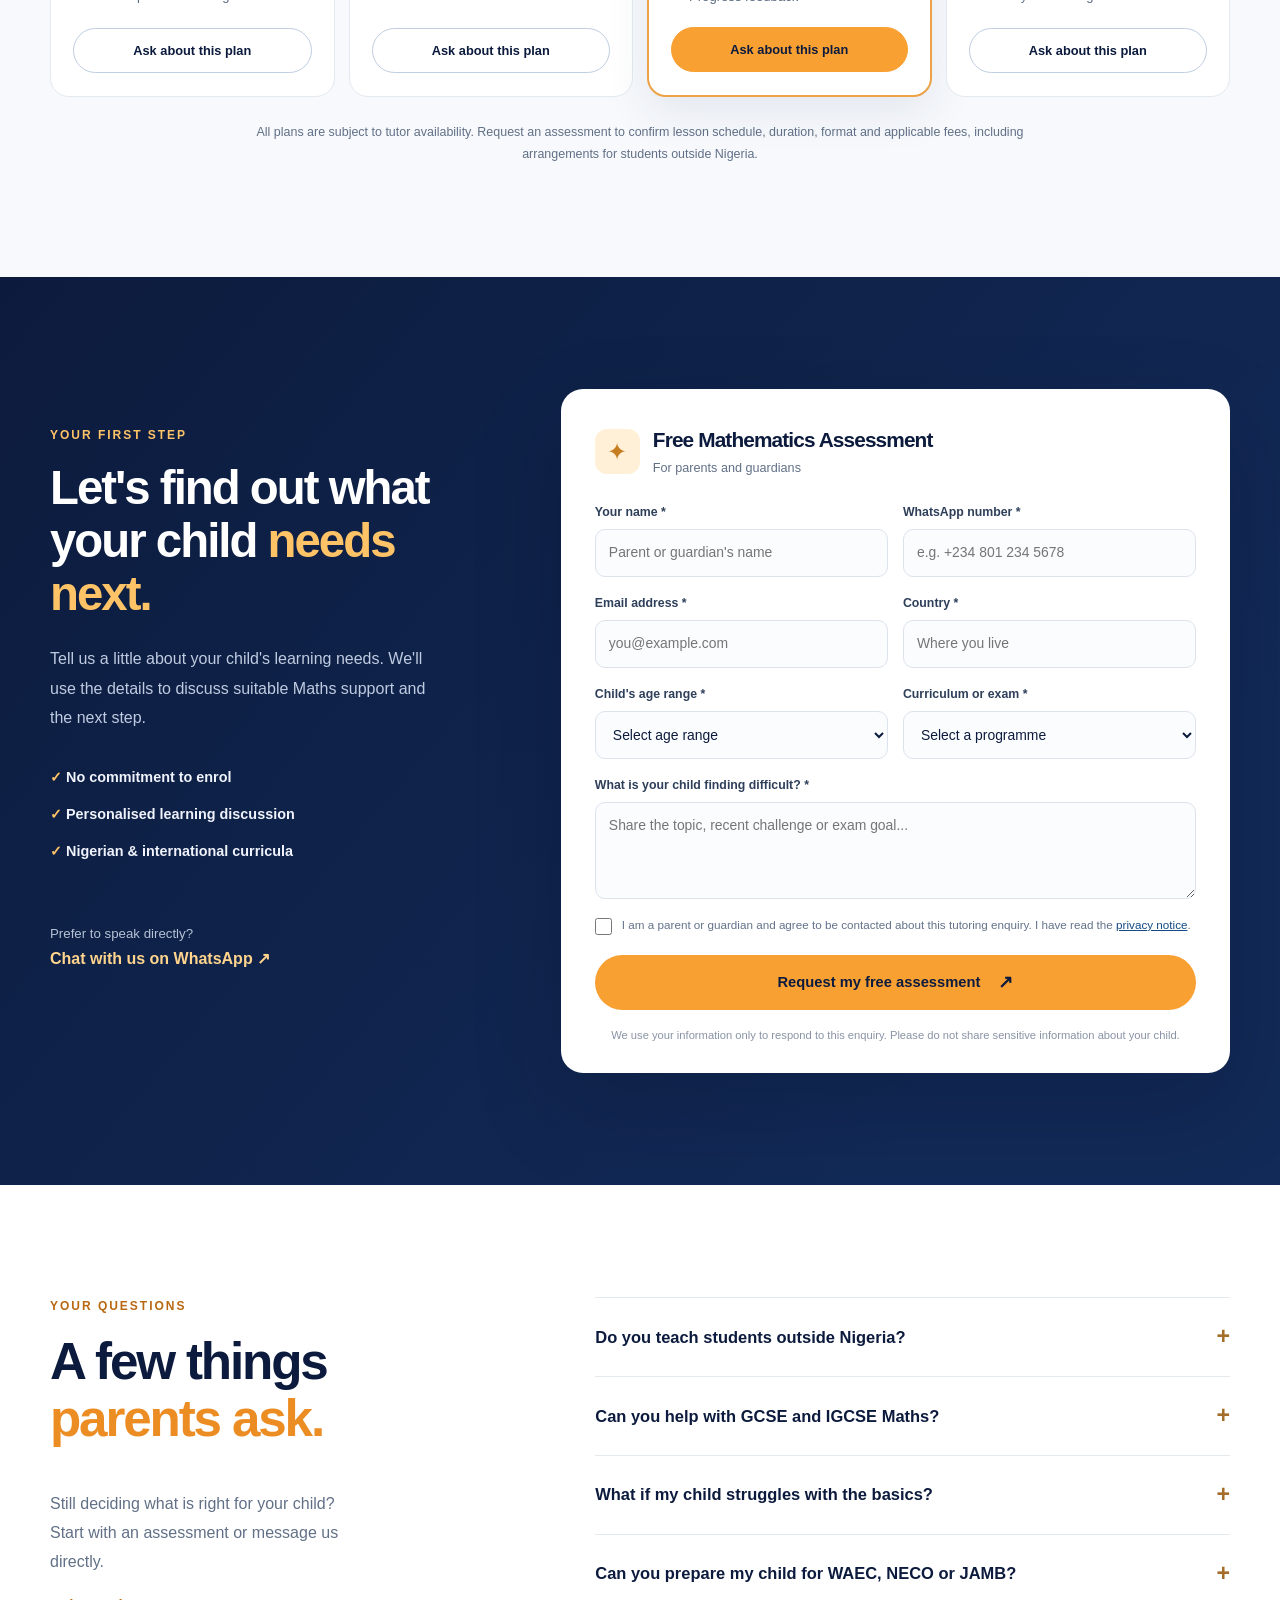
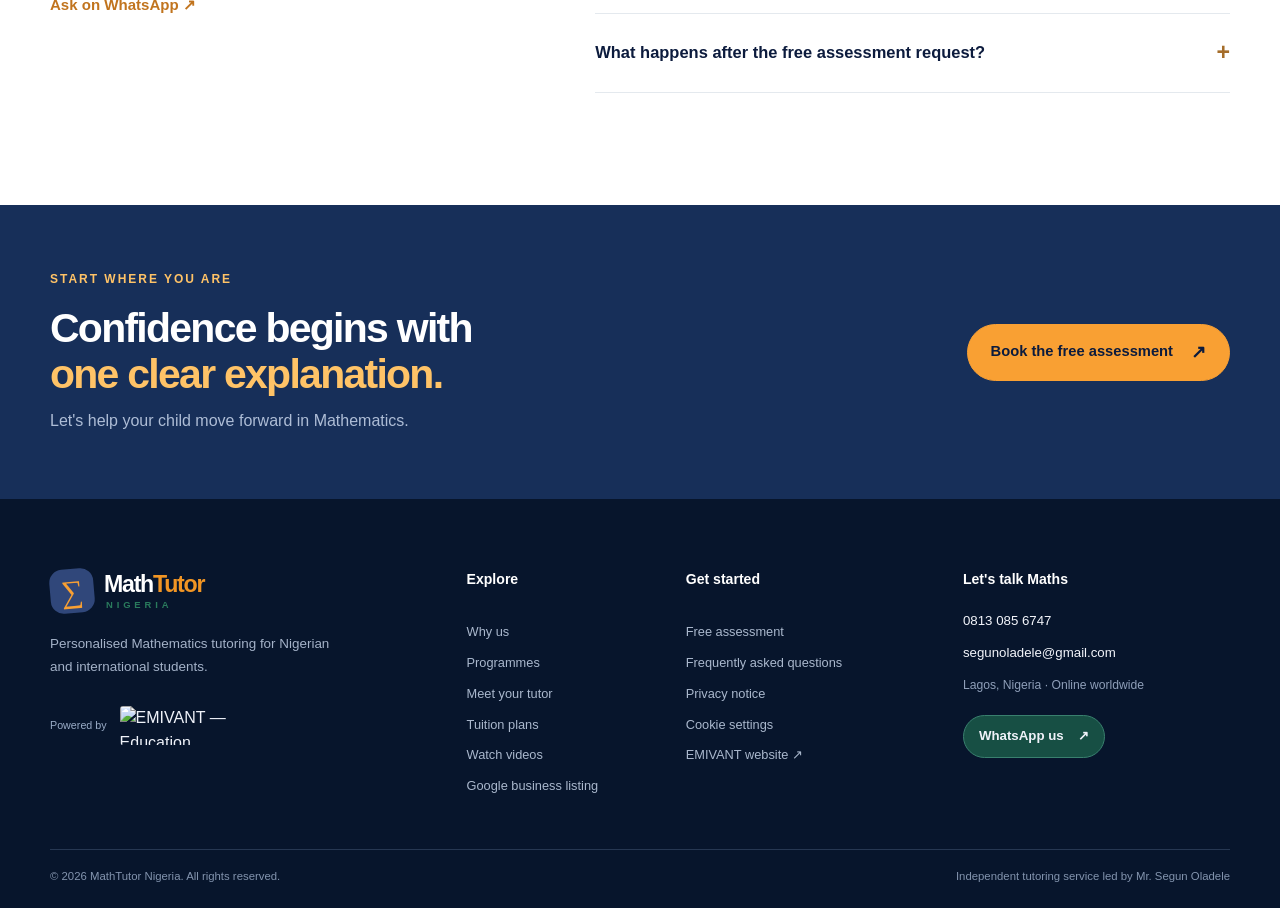
==== commit dd6460e4: "Add files via upload" ====
--- a/index.html
+++ b/index.html
@@ -1,1458 +1,185 @@
 <!DOCTYPE html>
-<html lang="en">
+
+<html lang="en-NG">
 <head>
+<meta charset="utf-8"/>
+<meta content="width=device-width, initial-scale=1" name="viewport"/>
+<meta content="#0C1B3D" name="theme-color"/>
+<title>Online Maths Tutor Nigeria | WAEC, JAMB, GCSE &amp; IGCSE | MathTutor Nigeria</title>
+<meta content="One-to-one online Maths tutoring for Nigerian and international students. WAEC, NECO, JAMB, GCSE, IGCSE and Common Entrance support. Book a free assessment." name="description"/>
+<meta content="website" property="og:type"/>
+<meta content="MathTutor Nigeria" property="og:site_name"/>
+<meta content="Online Maths Tutor for WAEC, JAMB, GCSE &amp; IGCSE | MathTutor Nigeria" property="og:title"/>
+<meta content="Personalised Maths tutoring led by Mr. Segun Oladele, UK QTS and TRCN certified. Book a free learning assessment." property="og:description"/>
+<meta content="https://mathtutor.com.ng/" property="og:url"/>
+<link href="https://mathtutor.com.ng/" rel="canonical"/>
+<link href="assets/favicon.svg" rel="icon" type="image/svg+xml"/>
+<link as="image" href="assets/segun-oladele.webp" rel="preload"/>
+<link href="styles.css" rel="stylesheet"/>
+<script type="application/ld+json">{"@context": "https://schema.org", "@graph": [{"@type": "EducationalOrganization", "@id": "https://mathtutor.com.ng/#organization", "name": "MathTutor Nigeria", "url": "https://mathtutor.com.ng/", "logo": "https://mathtutor.com.ng/assets/favicon.svg", "image": "https://mathtutor.com.ng/assets/social-preview.jpg", "description": "Personalised online Mathematics tutoring for Nigerian and international students, including WAEC, NECO, GCE, JAMB, GCSE, IGCSE and Common Entrance preparation.", "email": "segunoladele@gmail.com", "telephone": "+2348130856747", "founder": {"@id": "https://mathtutor.com.ng/#founder"}, "parentOrganization": {"@type": "Organization", "name": "EMIVANT Educational and Technology Services Limited", "url": "https://www.emivant.com.ng/"}, "areaServed": [{"@type": "Country", "name": "Nigeria"}, {"@type": "Place", "name": "International online learning"}], "hasOfferCatalog": {"@type": "OfferCatalog", "name": "Mathematics tutoring programmes", "itemListElement": [{"@type": "OfferCatalog", "name": "WAEC, NECO and GCE Mathematics tutoring"}, {"@type": "OfferCatalog", "name": "JAMB / UTME Mathematics tutoring"}, {"@type": "OfferCatalog", "name": "GCSE and IGCSE Mathematics tutoring"}, {"@type": "OfferCatalog", "name": "Common Entrance and school Mathematics tutoring"}]}}, {"@type": "Person", "@id": "https://mathtutor.com.ng/#founder", "name": "Mr. Segun Oladele", "jobTitle": "Founder and Lead Mathematics Tutor", "worksFor": {"@id": "https://mathtutor.com.ng/#organization"}, "knowsAbout": ["Mathematics education", "WAEC Mathematics", "JAMB Mathematics", "GCSE Mathematics", "IGCSE Mathematics"]}, {"@type": "WebSite", "@id": "https://mathtutor.com.ng/#website", "name": "MathTutor Nigeria", "url": "https://mathtutor.com.ng/", "publisher": {"@id": "https://mathtutor.com.ng/#organization"}}, {"@type": "WebPage", "@id": "https://mathtutor.com.ng/#webpage", "name": "Online Mathematics Tutor in Nigeria", "url": "https://mathtutor.com.ng/", "isPartOf": {"@id": "https://mathtutor.com.ng/#website"}, "about": {"@id": "https://mathtutor.com.ng/#organization"}}]}</script>
+<meta content="https://mathtutor.com.ng/assets/social-preview.jpg" property="og:image"/><meta content="Mr. Segun Oladele | MathTutor Nigeria" property="og:image:alt"/><meta content="1200" property="og:image:width"/><meta content="630" property="og:image:height"/><meta content="summary_large_image" name="twitter:card"/><meta content="MathTutor Nigeria | Online Maths Tutoring" name="twitter:title"/><meta content="One-to-one Mathematics support for Nigerian and international learners." name="twitter:description"/><meta content="https://mathtutor.com.ng/assets/social-preview.jpg" name="twitter:image"/><link href="/sitemap.xml" rel="sitemap" type="application/xml"/></head>
+<body>
+<a class="skip-link" href="#main">Skip to main content</a>
+<div class="topbar"><span aria-hidden="true" class="topbar-dot"></span> Learning at home. Confidence everywhere. <span class="topbar-divider">|</span> <a href="tel:+2348130856747">Call: 0813 085 6747</a></div>
+<header class="site-header" id="home">
+<div class="container nav-wrap">
+<a aria-label="MathTutor Nigeria, home" class="wordmark" href="#home">
+<span aria-hidden="true" class="wordmark-symbol">∑</span>
+<span class="wordmark-lines"><span class="wordmark-main">Math<span>Tutor</span></span><span class="wordmark-sub">NIGERIA</span></span>
+</a>
+<button aria-controls="site-nav" aria-expanded="false" aria-label="Open navigation" class="nav-toggle" type="button"><span></span><span></span><span></span></button>
+<nav aria-label="Main navigation" class="nav" id="site-nav">
+<a href="#why-us">Why us</a>
+<a href="#programmes">Programmes</a>
+<a href="#tutor">Meet your tutor</a>
+<a href="#plans">Plans</a>
+<a href="#faq">FAQs</a>
+<a href="#videos">Videos</a><a href="#testimonials">Feedback</a><a class="nav-cta" href="#assessment">Free assessment <span aria-hidden="true">↗</span></a>
+</nav>
+</div>
+</header>
+<main id="main">
+<section aria-labelledby="hero-title" class="hero section-pad">
+<div class="container hero-grid">
+<div class="hero-copy">
+<div class="eyebrow"><span class="pulse-dot"></span> PERSONALISED ONLINE MATHEMATICS TUTORING</div>
+<h1 id="hero-title">From <em>“I can't do Maths”</em> to <span class="underline-swoosh">“I've got this.”</span></h1>
+<p class="hero-lead">Is your child losing confidence, struggling with schoolwork or preparing for a big exam? Let's find the gaps, make Maths clearer and build a plan that fits how they learn.</p>
+<div class="hero-actions"><a class="button button-orange" href="#assessment">Book a free assessment <span aria-hidden="true">↗</span></a><a class="button button-outline" href="#programmes">Explore programmes <span aria-hidden="true">→</span></a></div>
+<div aria-label="Professional credentials" class="hero-trust"><span><svg aria-hidden="true" viewbox="0 0 24 24"><path d="m5 12 4 4L19 6"></path></svg> UK Qualified Teacher Status</span><span><svg aria-hidden="true" viewbox="0 0 24 24"><path d="m5 12 4 4L19 6"></path></svg> 12+ years of experience</span></div>
+</div>
+<div class="hero-visual">
+<div class="hero-photo-shape">
+<img alt="Mr. Segun Oladele, Founder and Lead Mathematics Tutor at MathTutor Nigeria" fetchpriority="high" height="640" src="assets/segun-oladele.webp" width="640"/>
+<span aria-hidden="true" class="photo-glow"></span>
+</div>
+<div class="floating-card card-credential"><span aria-hidden="true" class="credential-icon">★</span><span><strong>UK-qualified Maths teacher</strong><small>QTS · TRCN certified</small></span></div>
+<div class="floating-card card-support"><span aria-hidden="true" class="mini-dot"></span><span><strong>Schoolwork to exam day</strong><small>WAEC · JAMB · GCSE · IGCSE</small></span></div>
+<span aria-hidden="true" class="math-doodle doodle-1">x² + y²</span><span aria-hidden="true" class="math-doodle doodle-2">π</span>
+</div>
+</div>
+<div class="container hero-footer"><span class="small-lines"></span> FOR NIGERIAN &amp; INTERNATIONAL LEARNERS <span aria-hidden="true" class="hero-footer-arrow">↓</span></div>
+</section>
+<section aria-label="Why families consider MathTutor Nigeria" class="trust-strip"><div class="container trust-grid">
+<div><strong>12+ years</strong><span>Mathematics teaching</span></div>
+<div><strong>UK QTS</strong><span>Professional teacher status</span></div>
+<div><strong>TRCN</strong><span>Certified Nigerian teacher</span></div>
+<div><strong>2 curricula</strong><span>Nigerian &amp; British support</span></div>
+</div></section>
+<section aria-labelledby="why-title" class="section-pad" id="why-us">
+<div class="container">
+<div class="section-head split-head"><div><div class="kicker">WE GET IT</div><h2 id="why-title">Maths can feel hard.<br/><em>The right support helps.</em></h2></div><p>When your child says “I don't understand,” they're telling you where the journey should begin. We listen, identify the difficulty and teach step by step.</p></div>
+<div class="problem-grid">
+<article class="problem-card"><div class="problem-number">01 /</div><div aria-hidden="true" class="problem-icon">?</div><h3>Falling confidence</h3><p>When difficult topics make your child feel they are simply “not a Maths person.”</p><div class="problem-solution">We rebuild understanding, one concept at a time. <span aria-hidden="true">↗</span></div></article>
+<article class="problem-card"><div class="problem-number">02 /</div><div aria-hidden="true" class="problem-icon">≠</div><h3>Frustrating homework</h3><p>When every assignment becomes a long evening of confusion and stress.</p><div class="problem-solution">We guide practice and explain the reasoning. <span aria-hidden="true">↗</span></div></article>
+<article class="problem-card"><div class="problem-number">03 /</div><div aria-hidden="true" class="problem-icon">⌛</div><h3>Exams getting closer</h3><p>When a major test is approaching and key skills still feel uncertain.</p><div class="problem-solution">We make revision more focused and structured. <span aria-hidden="true">↗</span></div></article>
+</div>
+</div>
+</section>
+<section aria-labelledby="method-title" class="method-section section-pad">
+<div class="container method-grid"><div class="method-intro"><div class="kicker kicker-light">OUR APPROACH</div><h2 id="method-title">A clearer path.<br/><em>Less guesswork.</em></h2><p>There is no one-size-fits-all shortcut. We make learning personal and support progress with clear explanations, guided practice and useful feedback.</p><a class="button button-cream" href="#assessment">Start with an assessment <span aria-hidden="true">↗</span></a></div>
+<div class="steps">
+<div class="step"><span>01</span><div><h3>Understand the challenge</h3><p>Tell us about your child's level, curriculum, strengths and difficult topics.</p></div></div>
+<div class="step"><span>02</span><div><h3>Build the learning plan</h3><p>We recommend a suitable tutoring approach, beginning with the most important learning gaps.</p></div></div>
+<div class="step"><span>03</span><div><h3>Learn, practise and improve</h3><p>Students work through structured lessons with regular questions and feedback.</p></div></div>
+</div>
+</div>
+</section>
+<section aria-labelledby="programmes-title" class="section-pad programmes-section" id="programmes">
+<div class="container">
+<div class="section-head centre-head"><div class="kicker">WHAT WE TEACH</div><h2 id="programmes-title">Support for every <em>Maths milestone.</em></h2><p>School lessons, homework challenges and high-stakes exam preparation — with a plan for the student in front of us.</p></div>
+<div class="programme-grid">
+<article class="programme-card"><span aria-hidden="true" class="prog-icon light-blue">123</span><div class="prog-kind">FOUNDATION</div><h3>Primary Maths</h3><p>Build confidence with number skills, fractions, decimals, reasoning and problem-solving.</p><a data-curriculum="Primary Mathematics" href="#assessment">Explore primary support <span aria-hidden="true">↗</span></a><a class="programme-detail-link" href="common-entrance-maths-tutor.html">Read our programme guide →</a></article>
+<article class="programme-card"><span aria-hidden="true" class="prog-icon peach">x²</span><div class="prog-kind">SCHOOL SUPPORT</div><h3>Secondary Maths</h3><p>Make sense of algebra, geometry, trigonometry, statistics and classroom assessments.</p><a data-curriculum="Secondary Mathematics" href="#assessment">Explore secondary support <span aria-hidden="true">↗</span></a></article>
+<article class="programme-card"><span aria-hidden="true" class="prog-icon pale-green">✓</span><div class="prog-kind">NIGERIAN EXAMS</div><h3>WAEC · NECO · GCE</h3><p>Targeted revision, worked examples, question practice and examination techniques.</p><a data-curriculum="WAEC / NECO / GCE" href="#assessment">Explore exam support <span aria-hidden="true">↗</span></a><a class="programme-detail-link" href="waec-neco-gce-maths-tutor.html">Read our programme guide →</a></article>
+<article class="programme-card"><span aria-hidden="true" class="prog-icon pale-yellow">A+</span><div class="prog-kind">SCHOOL TRANSITIONS</div><h3>Common Entrance · BECE</h3><p>Develop number fluency, problem-solving strategies and confidence ahead of key tests.</p><a data-curriculum="Common Entrance / BECE" href="#assessment">Explore preparation <span aria-hidden="true">↗</span></a></article>
+<article class="programme-card featured-programme"><span aria-hidden="true" class="prog-icon">π</span><div class="prog-kind">BRITISH CURRICULUM</div><h3>GCSE · IGCSE Maths</h3><p>Personalised support with core concepts, exam-style problems and revision practice for international learners.</p><a data-curriculum="GCSE / IGCSE" href="#assessment">Explore GCSE / IGCSE <span aria-hidden="true">↗</span></a><a class="programme-detail-link" href="gcse-igcse-maths-tutor.html">Read our programme guide →</a></article>
+<article class="programme-card"><span aria-hidden="true" class="prog-icon light-blue">↗</span><div class="prog-kind">ENTRANCE &amp; HOMEWORK</div><h3>JAMB · Homework Help</h3><p>Focused UTME Mathematics revision or one-to-one support for difficult assignments.</p><a data-curriculum="JAMB / Homework" href="#assessment">Find the right support <span aria-hidden="true">↗</span></a><a class="programme-detail-link" href="jamb-maths-tutor.html">Read our programme guide →</a></article>
+</div>
+</div>
+</section>
+<section aria-labelledby="tutor-title" class="tutor-section section-pad" id="tutor">
+<div class="container tutor-grid">
+<div class="tutor-photo-wrap"><div class="tutor-photo"><img alt="Professional portrait of Mr. Segun Oladele" height="640" loading="lazy" src="assets/segun-oladele.webp" width="640"/></div><div class="tutor-sticker"><span class="sticker-spark">✦</span><span>Passion for Maths.<br/>Purpose in teaching.</span></div></div>
+<div class="tutor-copy"><div class="kicker">MEET YOUR TUTOR</div><h2 id="tutor-title">Hello, I'm<br/><em>Mr. Segun Oladele.</em></h2><p class="tutor-role">Founder &amp; Lead Mathematics Tutor, MathTutor Nigeria</p><p>I'm a Mathematics teacher at King's College, Lagos, and the founder of EMIVANT. For over 12 years, I've helped learners approach difficult Maths concepts through clear explanations, individual attention and consistent practice.</p><p>I hold a B.Sc. (Education) in Mathematics, UK Qualified Teacher Status (QTS), and certification with Nigeria's Teachers Registration Council (TRCN). I support Nigerian and international students, including those preparing for GCSE and IGCSE Mathematics.</p>
+<div class="qualification-grid"><span><b>✓</b> UK Qualified Teacher Status</span><span><b>✓</b> TRCN Certified Teacher</span><span><b>✓</b> B.Sc. (Ed) Mathematics</span><span><b>✓</b> Award-winning educator</span></div>
+<div class="tutor-meta"><span>Also Founder of</span><img alt="EMIVANT — Education redefined" height="173" loading="lazy" src="assets/emivant-logo.webp" width="548"/></div>
+<p class="affiliation-note">King's College, Lagos is listed as professional teaching experience; this tutoring service is independently operated and is not presented as an official school programme.</p>
+</div>
+</div>
+</section>
 
-  <!-- Privacy-conscious Google Analytics and Meta Pixel setup -->
-  <script>
-    window.dataLayer = window.dataLayer || [];
-    function gtag(){ dataLayer.push(arguments); }
+<section aria-labelledby="videos-title" class="media-showcase section-pad" hidden="" id="videos">
+<div class="container"><div class="section-head split-head"><div><div class="kicker">WATCH &amp; LEARN</div><h2 id="videos-title">See how Maths <em>can click.</em></h2></div><p>Watch the three YouTube videos selected by MathTutor Nigeria. Play a video here or watch it directly on YouTube.</p></div>
+<div class="media-gallery" id="youtube-gallery"></div>
+<div class="media-section-end"><a class="button button-outline" href="#assessment">Discuss your child's Maths needs <span aria-hidden="true">↗</span></a><span>Videos open only when you choose to play them.</span></div>
+</div>
+</section>
+<section aria-labelledby="testimonials-title" class="testimonials-section section-pad" hidden="" id="testimonials">
+<div class="container"><div class="section-head split-head"><div><div class="kicker">REAL STUDENT FEEDBACK</div><h2 id="testimonials-title">What students <em>have shared.</em></h2></div><p>Real messages from learners about tutoring and BECE preparation. Names, profile photos and contact details are cropped out in the preview.</p></div>
+<div class="testimonial-gallery" id="testimonial-gallery"></div>
+<p class="feedback-disclaimer">Original feedback refers to EMIVANT, our associated education brand. The messages are not rewritten or presented as independent Google reviews. Student-reported results are not independently verified; individual outcomes vary.</p>
+</div>
+</section>
+<section aria-labelledby="google-title" class="google-trust" id="google-reviews">
+<div class="container google-trust-grid">
+<div><div class="kicker">GOOGLE BUSINESS PROFILE</div><h2 id="google-title">MathTutor Nigeria <em>on Google.</em></h2><p>MathTutor Nigeria is supported by EMIVANT Educational and Technology Services Limited. View the Google business link provided by our founder. This currently points to the EMIVANT organisation associated with MathTutor Nigeria.</p><p class="google-listing-note">Transparency: This link is supplied as EMIVANT’s business profile, <strong>not as a separately verified MathTutor Nigeria listing</strong>.</p></div>
+<div class="google-card"><span aria-hidden="true" class="google-letter">G</span><span class="google-card-label">PUBLIC BUSINESS LISTING</span><h3>MathTutor Nigeria / EMIVANT</h3><p>Victoria Island · Lagos, Nigeria</p>
+<a class="button button-orange" href="https://share.google/irBQoJA5AaJhdI7Ep" id="google-profile-link" rel="noopener noreferrer" target="_blank">Open our Google business link ↗</a>
+<a class="google-fallback-link" href="https://www.google.com/maps/search/?api=1&amp;query=EMIVANT+Educational+and+Technology+Services+Limited" id="google-fallback-link" rel="noopener noreferrer" target="_blank">Search our organisation on Google Maps ↗</a>
+<a class="google-write-review" hidden="" id="google-review-link" rel="noopener noreferrer" target="_blank">Leave a genuine Google review ↗</a>
+</div>
+</div>
+</section><section aria-labelledby="plans-title" class="plans-section section-pad" id="plans">
+<div class="container"><div class="section-head centre-head"><div class="kicker">FLEXIBLE OPTIONS</div><h2 id="plans-title">Choose your level <em>of support.</em></h2><p>Below are the prices currently advertised by MathTutor Nigeria. We will confirm lesson frequency and duration before enrolment.</p></div>
+<div class="plans-grid">
+<article class="plan-card"><div class="plan-kind">For a specific challenge</div><h3>Homework Support</h3><div class="plan-price">₦10,000</div><div class="plan-billing">per focused support session</div><ul><li>Help with a difficult task</li><li>Worked explanations</li><li>Guided problem-solving</li></ul><a class="button button-outline button-plan" data-plan="Homework Support" href="#assessment">Ask about this plan</a></article>
+<article class="plan-card"><div class="plan-kind">For steady learning</div><h3>Foundation</h3><div class="plan-price">₦50,000</div><div class="plan-billing">per month</div><ul><li>Private Mathematics lessons</li><li>Schoolwork support</li><li>Personalised focus areas</li></ul><a class="button button-outline button-plan" data-plan="Foundation" href="#assessment">Ask about this plan</a></article>
+<article class="plan-card plan-featured"><div class="popular-tag">POPULAR CHOICE</div><div class="plan-kind">For more structure</div><h3>Gold</h3><div class="plan-price">₦100,000</div><div class="plan-billing">billing details confirmed on enquiry</div><ul><li>Mathematics lessons</li><li>Assessment support</li><li>Progress feedback</li></ul><a class="button button-orange button-plan" data-plan="Gold" href="#assessment">Ask about this plan</a></article>
+<article class="plan-card"><div class="plan-kind">For intensive support</div><h3>Platinum</h3><div class="plan-price">₦150,000</div><div class="plan-billing">billing details confirmed on enquiry</div><ul><li>Specialised Mathematics lessons</li><li>Homework support</li><li>Priority scheduling</li></ul><a class="button button-outline button-plan" data-plan="Platinum" href="#assessment">Ask about this plan</a></article>
+</div><p class="plans-disclaimer">All plans are subject to tutor availability. Request an assessment to confirm lesson schedule, duration, format and applicable fees, including arrangements for students outside Nigeria.</p>
+</div>
+</section>
+<section aria-labelledby="assessment-title" class="assessment-section section-pad" id="assessment">
+<div class="container assessment-grid"><div class="assessment-copy"><div class="kicker kicker-light">YOUR FIRST STEP</div><h2 id="assessment-title">Let's find out what your child <em>needs next.</em></h2><p>Tell us a little about your child's learning needs. We'll use the details to discuss suitable Maths support and the next step.</p><div class="assessment-perks"><span>✓ No commitment to enrol</span><span>✓ Personalised learning discussion</span><span>✓ Nigerian &amp; international curricula</span></div><div class="assessment-help">Prefer to speak directly?<br/><a href="https://wa.me/2348130856747?text=Hello%20MathTutor%20Nigeria%2C%20I%20would%20like%20to%20ask%20about%20Mathematics%20tutoring." rel="noopener noreferrer" target="_blank">Chat with us on WhatsApp <span aria-hidden="true">↗</span></a></div></div>
+<div class="form-card"><div class="form-heading"><span aria-hidden="true" class="form-badge">✦</span><div><h3>Free Mathematics Assessment</h3><p>For parents and guardians</p></div></div>
+<!-- Netlify Forms will activate after deploying this HTML to a Netlify site with form detection enabled. -->
+<form action="/thank-you.html" data-netlify="true" id="assessment-form" method="POST" name="free-mathematics-assessment" netlify-honeypot="bot-field">
+<input name="form-name" type="hidden" value="free-mathematics-assessment"/>
+<p class="visually-hidden"><label>Don't fill this out if you're human: <input autocomplete="off" name="bot-field" tabindex="-1"/></label></p>
+<div class="form-row"><label for="parent-name">Your name *<input autocomplete="name" id="parent-name" maxlength="100" name="parent-name" placeholder="Parent or guardian's name" required="" type="text"/></label><label for="whatsapp">WhatsApp number *<input autocomplete="tel" id="whatsapp" inputmode="tel" maxlength="30" name="whatsapp" placeholder="e.g. +234 801 234 5678" required="" type="tel"/></label></div>
+<div class="form-row"><label for="email">Email address *<input autocomplete="email" id="email" maxlength="160" name="email" placeholder="you@example.com" required="" type="email"/></label><label for="country">Country *<input autocomplete="country-name" id="country" maxlength="80" name="country" placeholder="Where you live" required="" type="text"/></label></div>
+<div class="form-row"><label for="age">Child's age range *<select id="age" name="age" required=""><option disabled="" selected="" value="">Select age range</option><option>6–8</option><option>9–11</option><option>12–14</option><option>15–16</option><option>17+</option></select></label><label for="curriculum">Curriculum or exam *<select id="curriculum" name="curriculum" required=""><option disabled="" selected="" value="">Select a programme</option><option>Primary Mathematics</option><option>Secondary Mathematics</option><option>Common Entrance / BECE</option><option>WAEC / NECO / GCE</option><option>JAMB / Homework</option><option>GCSE / IGCSE</option><option>Other / Not sure</option></select></label></div>
+<label for="challenge">What is your child finding difficult? *<textarea id="challenge" maxlength="1500" name="challenge" placeholder="Share the topic, recent challenge or exam goal..." required="" rows="3"></textarea></label>
+<label class="checkbox-line"><input name="consent" required="" type="checkbox"/><span>I am a parent or guardian and agree to be contacted about this tutoring enquiry. I have read the <a href="privacy.html" rel="noopener noreferrer" target="_blank">privacy notice</a>.</span></label>
+<button class="button button-orange form-submit" type="submit">Request my free assessment <span aria-hidden="true">↗</span></button>
+<p class="form-footnote">We use your information only to respond to this enquiry. Please do not share sensitive information about your child.</p>
+</form>
+</div>
+</div>
+</section>
+<section aria-labelledby="faq-title" class="faq-section section-pad" id="faq"><div class="container faq-grid"><div class="faq-left"><div class="kicker">YOUR QUESTIONS</div><h2 id="faq-title">A few things<br/><em>parents ask.</em></h2><p>Still deciding what is right for your child? Start with an assessment or message us directly.</p><a class="text-link" href="https://wa.me/2348130856747?text=Hello%20MathTutor%20Nigeria%2C%20I%20have%20a%20question%20about%20tutoring." rel="noopener noreferrer" target="_blank">Ask on WhatsApp <span aria-hidden="true">↗</span></a></div><div class="faq-list">
+<details><summary>Do you teach students outside Nigeria? <span>+</span></summary><p>Yes. Online Mathematics tutoring is available to international students, subject to suitable scheduling and curriculum requirements.</p></details>
+<details><summary>Can you help with GCSE and IGCSE Maths? <span>+</span></summary><p>Yes. We support GCSE and IGCSE learners with mathematical concepts, examination-style questions and structured revision.</p></details>
+<details><summary>What if my child struggles with the basics? <span>+</span></summary><p>We start by identifying difficult topics and recommend a plan that builds understanding before moving on to more advanced material.</p></details>
+<details><summary>Can you prepare my child for WAEC, NECO or JAMB? <span>+</span></summary><p>Yes. We offer targeted Mathematics support for these examinations, as well as GCE, Common Entrance and BECE.</p></details>
+<details><summary>What happens after the free assessment request? <span>+</span></summary><p>We review the details you provide and contact you to discuss learning needs, available lesson arrangements and relevant programmes. Submitting an enquiry does not commit you to enrol.</p></details>
+</div></div></section>
+<section class="closing-cta"><div class="container closing-inner"><div><div class="kicker kicker-light">START WHERE YOU ARE</div><h2>Confidence begins with<br/><em>one clear explanation.</em></h2><p>Let's help your child move forward in Mathematics.</p></div><a class="button button-orange" href="#assessment">Book the free assessment <span aria-hidden="true">↗</span></a></div></section>
+</main>
+<footer class="site-footer" id="contact"><div class="container footer-upper">
+<div class="footer-brand"><a class="wordmark footer-wordmark" href="#home"><span aria-hidden="true" class="wordmark-symbol">∑</span><span class="wordmark-lines"><span class="wordmark-main">Math<span>Tutor</span></span><span class="wordmark-sub">NIGERIA</span></span></a><p>Personalised Mathematics tutoring for Nigerian and international students.</p><div class="footer-emivant"><span>Powered by</span><img alt="EMIVANT — Education redefined" height="173" loading="lazy" src="assets/emivant-logo.webp" width="548"/></div></div>
+<div class="footer-links"><h3>Explore</h3><a href="#why-us">Why us</a><a href="#programmes">Programmes</a><a href="#tutor">Meet your tutor</a><a href="#plans">Tuition plans</a><a href="#videos">Watch videos</a><a href="#testimonials">Student feedback</a><a href="#google-reviews">Google business listing</a></div>
+<div class="footer-links"><h3>Get started</h3><a href="#assessment">Free assessment</a><a href="#faq">Frequently asked questions</a><a href="privacy.html">Privacy notice</a> <a href="?cookie-settings=1" id="mt-cookie-settings">Cookie settings</a><a href="https://www.emivant.com.ng/" rel="noopener noreferrer" target="_blank">EMIVANT website ↗</a></div>
+<div class="footer-contact"><h3>Let's talk Maths</h3><a href="tel:+2348130856747">0813 085 6747</a><a href="mailto:segunoladele@gmail.com">segunoladele@gmail.com</a><p>Lagos, Nigeria · Online worldwide</p><a class="footer-whatsapp" href="https://wa.me/2348130856747?text=Hello%20MathTutor%20Nigeria" rel="noopener noreferrer" target="_blank">WhatsApp us <span aria-hidden="true">↗</span></a></div>
+</div><div class="container footer-bottom"><span>© <span id="year">2026</span> MathTutor Nigeria. All rights reserved.</span><span>Independent tutoring service led by Mr. Segun Oladele</span></div></footer>
 
-    // Default consent: no analytics or advertising storage until accepted.
-    gtag('consent', 'default', {
-      analytics_storage: 'denied',
-      ad_storage: 'denied',
-      ad_user_data: 'denied',
-      ad_personalization: 'denied',
-      wait_for_update: 500
-    });
-
-    gtag('js', new Date());
-    gtag('config', 'G-ESNQJDYE1B', {
-      anonymize_ip: true
-    });
-  </script>
-  <script async src="https://www.googletagmanager.com/gtag/js?id=G-ESNQJDYE1B"></script>
-
-  <script>
-    const EMIVANT_META_PIXEL_ID = '1032810242576149';
-
-    function loadMetaPixel() {
-      if (window.fbq) return;
-
-      !function(f,b,e,v,n,t,s) {
-        if (f.fbq) return;
-        n = f.fbq = function() {
-          n.callMethod ? n.callMethod.apply(n, arguments) : n.queue.push(arguments);
-        };
-        if (!f._fbq) f._fbq = n;
-        n.push = n;
-        n.loaded = true;
-        n.version = '2.0';
-        n.queue = [];
-        t = b.createElement(e);
-        t.async = true;
-        t.src = v;
-        s = b.getElementsByTagName(e)[0];
-        s.parentNode.insertBefore(t, s);
-      }(window, document, 'script', 'https://connect.facebook.net/en_US/fbevents.js');
-
-      fbq('init', EMIVANT_META_PIXEL_ID);
-      fbq('track', 'PageView');
-    }
-
-    function grantTrackingConsent() {
-      gtag('consent', 'update', {
-        analytics_storage: 'granted',
-        ad_storage: 'granted',
-        ad_user_data: 'granted',
-        ad_personalization: 'granted'
-      });
-      loadMetaPixel();
-    }
-
-    function denyTrackingConsent() {
-      gtag('consent', 'update', {
-        analytics_storage: 'denied',
-        ad_storage: 'denied',
-        ad_user_data: 'denied',
-        ad_personalization: 'denied'
-      });
-    }
-
-    function trackContact(contactType) {
-      if (typeof gtag === 'function') {
-        gtag('event', 'contact', {
-          contact_method: contactType
-        });
-      }
-
-      if (typeof fbq === 'function') {
-        fbq('track', 'Contact', {
-          contact_method: contactType
-        });
-      }
-    }
-
-    const savedConsent = localStorage.getItem('emivant_cookie_consent');
-    if (savedConsent === 'accepted') {
-      grantTrackingConsent();
-    } else if (savedConsent === 'rejected') {
-      denyTrackingConsent();
-    }
-  </script>
-
-<meta charset="UTF-8">
-  <meta name="viewport" content="width=device-width, initial-scale=1.0">
-
-  <title>Online Mathematics Tutor for Children Ages 6–16 | Emivant</title>
-  <meta name="description" content="Personalised online Mathematics lessons for children ages 6–16. Primary, secondary, BECE, WAEC and IGCSE support with an experienced Mathematics tutor.">
-  <meta name="keywords" content="online mathematics tutor, maths tutor Nigeria, online maths lessons, WAEC mathematics tutor, IGCSE maths tutor, BECE mathematics tutor">
-  <meta name="author" content="Emivant Online Mathematics Tutor">
-  <meta name="theme-color" content="#08203a">
-  <meta name="referrer" content="strict-origin-when-cross-origin">
-  <meta name="robots" content="index,follow,max-image-preview:large">
-
-  <meta property="og:title" content="Emivant Online Mathematics Tutor">
-  <meta property="og:description" content="Helping children ages 6–16 understand Mathematics, build confidence and improve performance.">
-  <meta property="og:type" content="website">
-  <meta property="og:url" content="https://mathtutor.com.ng/">
-
-  <link rel="canonical" href="https://mathtutor.com.ng/">
-
-  <style>
-    :root{
-      --navy:#08203a;
-      --blue:#0f3d91;
-      --blue-dark:#0b2f71;
-      --gold:#f4b400;
-      --gold-soft:#fff8dc;
-      --green:#0f766e;
-      --ink:#172033;
-      --muted:#5f6f86;
-      --line:#dce5f0;
-      --surface:#ffffff;
-      --background:#eef3f9;
-      --shadow:0 18px 45px rgba(15,61,145,.10);
-      --radius:22px;
-      --container:1180px;
-    }
-
-    *{box-sizing:border-box}
-    html{scroll-behavior:smooth}
-    body{
-      margin:0;
-      font-family:Arial, Helvetica, sans-serif;
-      color:var(--ink);
-      background:#fff;
-      line-height:1.65;
-    }
-
-    img{max-width:100%}
-    a{color:inherit}
-    button,input,select,textarea{font:inherit}
-
-    .container{
-      width:min(var(--container), calc(100% - 36px));
-      margin-inline:auto;
-    }
-
-    .site-header{
-      position:sticky;
-      top:0;
-      z-index:1000;
-      background:rgba(8,32,58,.97);
-      color:#fff;
-      box-shadow:0 8px 25px rgba(0,0,0,.08);
-      backdrop-filter:blur(10px);
-    }
-
-    .nav-wrap{
-      min-height:86px;
-      display:flex;
-      align-items:center;
-      justify-content:space-between;
-      gap:24px;
-    }
-
-    .brand{
-      text-decoration:none;
-      line-height:1.1;
-      min-width:0;
-    }
-
-    .brand-main{
-      display:block;
-      font-size:clamp(1.2rem,2vw,1.65rem);
-      font-weight:900;
-      letter-spacing:-.02em;
-    }
-
-    .brand-main span{color:var(--gold)}
-    .brand-tag{
-      display:block;
-      margin-top:8px;
-      color:#d7e4f5;
-      font-size:.78rem;
-      font-weight:500;
-    }
-
-    .site-nav{
-      display:flex;
-      align-items:center;
-      gap:28px;
-      font-weight:800;
-    }
-
-    .site-nav a{
-      color:#fff;
-      text-decoration:none;
-      font-size:.96rem;
-    }
-
-    .site-nav a:hover,
-    .site-nav a:focus{color:var(--gold)}
-
-    .nav-cta{
-      padding:11px 17px;
-      border-radius:999px;
-      background:var(--gold);
-      color:var(--navy)!important;
-    }
-
-    .hero{
-      position:relative;
-      overflow:hidden;
-      color:#fff;
-      background:
-        radial-gradient(circle at 88% 20%, rgba(244,180,0,.28), transparent 24%),
-        linear-gradient(135deg,#08203a 0%,#0f3d91 100%);
-      padding:88px 0 82px;
-    }
-
-    .hero::after{
-      content:"";
-      position:absolute;
-      width:360px;
-      height:360px;
-      right:-130px;
-      bottom:-180px;
-      border:60px solid rgba(255,255,255,.06);
-      border-radius:50%;
-    }
-
-    .hero-grid{
-      position:relative;
-      z-index:1;
-      display:grid;
-      grid-template-columns:minmax(0,1.25fr) minmax(300px,.75fr);
-      gap:50px;
-      align-items:center;
-    }
-
-    .eyebrow{
-      display:inline-flex;
-      align-items:center;
-      gap:8px;
-      margin:0 0 18px;
-      padding:7px 12px;
-      border:1px solid rgba(255,255,255,.28);
-      border-radius:999px;
-      background:rgba(255,255,255,.09);
-      color:#fff3bd;
-      font-size:.78rem;
-      font-weight:900;
-      letter-spacing:.08em;
-      text-transform:uppercase;
-    }
-
-    h1,h2,h3,p{margin-top:0}
-    h1{
-      margin-bottom:20px;
-      font-size:clamp(2.4rem,5.4vw,4.6rem);
-      line-height:1.03;
-      letter-spacing:-.045em;
-      max-width:850px;
-    }
-
-    .hero-copy{
-      max-width:760px;
-      color:#e3edf9;
-      font-size:clamp(1.02rem,2vw,1.22rem);
-    }
-
-    .hero-actions{
-      display:flex;
-      flex-wrap:wrap;
-      gap:14px;
-      margin-top:30px;
-    }
-
-    .btn{
-      display:inline-flex;
-      align-items:center;
-      justify-content:center;
-      min-height:50px;
-      padding:13px 22px;
-      border:0;
-      border-radius:999px;
-      cursor:pointer;
-      text-decoration:none;
-      font-weight:900;
-      transition:transform .2s ease, box-shadow .2s ease, background .2s ease;
-    }
-
-    .btn:hover{transform:translateY(-2px)}
-    .btn-primary{
-      background:var(--gold);
-      color:var(--navy);
-      box-shadow:0 12px 28px rgba(244,180,0,.22);
-    }
-
-    .btn-secondary{
-      border:1px solid rgba(255,255,255,.45);
-      background:rgba(255,255,255,.08);
-      color:#fff;
-    }
-
-    .hero-points{
-      display:grid;
-      grid-template-columns:repeat(2,minmax(0,1fr));
-      gap:12px 18px;
-      margin:28px 0 0;
-      padding:0;
-      list-style:none;
-      color:#f3f7fc;
-      font-weight:700;
-      font-size:.94rem;
-    }
-
-    .hero-points li::before{
-      content:"✓";
-      margin-right:8px;
-      color:var(--gold);
-      font-weight:900;
-    }
-
-    .hero-card{
-      padding:30px;
-      border:1px solid rgba(255,255,255,.16);
-      border-radius:28px;
-      background:rgba(255,255,255,.11);
-      box-shadow:0 25px 60px rgba(0,0,0,.18);
-      backdrop-filter:blur(12px);
-    }
-
-    .hero-card h2{
-      margin-bottom:10px;
-      font-size:1.55rem;
-    }
-
-    .hero-card p{color:#e5eef9}
-    .hero-card .stat{
-      display:flex;
-      align-items:center;
-      justify-content:space-between;
-      gap:15px;
-      padding:14px 0;
-      border-bottom:1px solid rgba(255,255,255,.16);
-    }
-
-    .hero-card .stat:last-child{border-bottom:0}
-    .hero-card strong{font-size:1.15rem;color:#fff3bd}
-    .hero-card span{color:#dce8f5;text-align:right}
-
-    section{padding:82px 0}
-    .soft-section{background:var(--background)}
-    .dark-section{background:var(--navy);color:#fff}
-
-    .section-head{
-      max-width:780px;
-      margin:0 auto 42px;
-      text-align:center;
-    }
-
-    .section-kicker{
-      margin-bottom:8px;
-      color:#b36b00;
-      font-weight:900;
-      font-size:.78rem;
-      letter-spacing:.1em;
-      text-transform:uppercase;
-    }
-
-    .section-title{
-      margin-bottom:14px;
-      color:var(--blue);
-      font-size:clamp(2rem,4vw,3.15rem);
-      line-height:1.08;
-      letter-spacing:-.035em;
-    }
-
-    .dark-section .section-title{color:#fff}
-    .section-subtitle{color:var(--muted);font-size:1.05rem}
-    .dark-section .section-subtitle{color:#cdd9e7}
-
-    .trust-grid,
-    .program-grid,
-    .testimonial-grid{
-      display:grid;
-      grid-template-columns:repeat(3,minmax(0,1fr));
-      gap:24px;
-    }
-
-    .card{
-      padding:30px;
-      border:1px solid var(--line);
-      border-radius:var(--radius);
-      background:var(--surface);
-      box-shadow:var(--shadow);
-    }
-
-    .card h3{
-      margin-bottom:12px;
-      color:var(--blue);
-      font-size:1.2rem;
-    }
-
-    .card p{color:var(--muted)}
-    .icon-box{
-      width:48px;
-      height:48px;
-      display:grid;
-      place-items:center;
-      margin-bottom:18px;
-      border-radius:14px;
-      background:var(--gold-soft);
-      font-size:1.35rem;
-    }
-
-    .tutor-layout{
-      display:grid;
-      grid-template-columns:minmax(0,.92fr) minmax(0,1.18fr);
-      gap:28px;
-      align-items:start;
-    }
-
-    .tutor-profile-card,
-    .achievement-card,
-    .packages-card{
-      border:1px solid var(--line);
-      border-radius:24px;
-      background:#fff;
-      box-shadow:var(--shadow);
-    }
-
-    .tutor-profile-card{
-      padding:38px;
-      text-align:center;
-    }
-
-    .tutor-profile-card p:not(.tutor-role){
-      text-align:left;
-      color:var(--muted);
-    }
-
-   .tutor-photo{
-    width:300px;
-    height:360px;
-    display:block;
-    margin:0 auto;
-    border-radius:20px;
-    border:5px solid #0f3d91;
-    object-fit:cover;
-    object-position:top center;
-    box-shadow:0 15px 35px rgba(0,0,0,.15);
-}
-
-    .tutor-profile-card h3{
-      margin:22px 0 4px;
-      color:var(--blue);
-      font-size:1.55rem;
-    }
-
-    .tutor-role{
-      margin-bottom:24px;
-      color:#334155;
-      font-weight:800;
-    }
-
-    .tutor-side{
-      display:grid;
-      gap:24px;
-    }
-
-    .achievement-card,
-    .packages-card{padding:30px}
-
-    .achievement-card h3,
-    .packages-card h3{
-      margin-bottom:18px;
-      color:var(--blue);
-      font-size:1.35rem;
-    }
-
-    .check-list{
-      display:grid;
-      grid-template-columns:repeat(2,minmax(0,1fr));
-      gap:12px 24px;
-      padding:0;
-      margin:0;
-      list-style:none;
-    }
-
-    .check-list li{
-      position:relative;
-      padding-left:25px;
-      color:#334155;
-    }
-
-    .check-list li::before{
-      content:"✓";
-      position:absolute;
-      left:0;
-      color:var(--green);
-      font-weight:900;
-    }
-
-    .package-heading{
-      display:flex;
-      align-items:flex-start;
-      justify-content:space-between;
-      gap:18px;
-    }
-
-    .package-heading .section-kicker{text-align:left}
-    .text-link{
-      color:var(--blue);
-      font-weight:900;
-      text-decoration:none;
-      white-space:nowrap;
-    }
-
-    .package-grid{
-      display:grid;
-      grid-template-columns:repeat(2,minmax(0,1fr));
-      gap:14px;
-    }
-
-    .mini-package{
-      position:relative;
-      min-height:148px;
-      padding:20px;
-      border:1px solid var(--line);
-      border-radius:16px;
-      background:#f8fafc;
-    }
-
-    .mini-package span,
-    .mini-package strong,
-    .mini-package small{display:block}
-
-    .package-name{
-      color:#334155;
-      font-weight:800;
-    }
-
-    .mini-package strong{
-      margin:7px 0;
-      color:var(--blue);
-      font-size:1.45rem;
-    }
-
-    .mini-package small{
-      color:var(--muted);
-      line-height:1.45;
-    }
-
-    .featured-package{
-      border:2px solid var(--gold);
-      background:#fffdf4;
-    }
-
-    .popular-label{
-      display:inline-block!important;
-      width:max-content;
-      margin-bottom:9px;
-      padding:4px 9px;
-      border-radius:999px;
-      background:var(--gold);
-      color:var(--navy);
-      font-size:.7rem;
-      font-weight:900;
-      text-transform:uppercase;
-    }
-
-    .package-note{
-      margin:17px 0 0;
-      color:var(--muted);
-      font-size:.88rem;
-    }
-
-    .program-card{
-      display:flex;
-      flex-direction:column;
-      min-height:100%;
-      padding:32px;
-      border:1px solid var(--line);
-      border-radius:22px;
-      background:#fff;
-      box-shadow:var(--shadow);
-    }
-
-    .program-card.featured{
-      border:2px solid var(--gold);
-      transform:translateY(-8px);
-    }
-
-    .age-tag{
-      display:inline-block;
-      align-self:flex-start;
-      margin-bottom:16px;
-      padding:6px 10px;
-      border-radius:999px;
-      background:#eaf0fb;
-      color:var(--blue);
-      font-size:.76rem;
-      font-weight:900;
-      text-transform:uppercase;
-    }
-
-    .program-card h3{
-      margin-bottom:12px;
-      color:var(--blue);
-      font-size:1.38rem;
-    }
-
-    .program-card p{color:var(--muted)}
-    .program-list{
-      margin:4px 0 26px;
-      padding:0;
-      list-style:none;
-    }
-
-    .program-list li{
-      position:relative;
-      padding:7px 0 7px 25px;
-      color:#334155;
-    }
-
-    .program-list li::before{
-      content:"✓";
-      position:absolute;
-      left:0;
-      color:var(--green);
-      font-weight:900;
-    }
-
-    .program-card .btn{
-      margin-top:auto;
-      align-self:flex-start;
-      background:var(--blue);
-      color:#fff;
-    }
-
-    .curriculum-grid{
-      display:grid;
-      grid-template-columns:repeat(3,minmax(0,1fr));
-      gap:22px;
-    }
-
-    .curriculum-card{
-      padding:28px;
-      border:1px solid rgba(255,255,255,.14);
-      border-radius:20px;
-      background:rgba(255,255,255,.07);
-    }
-
-    .curriculum-card h3{color:#fff3bd}
-    .curriculum-card p{color:#d8e4f1}
-
-    .assessment-wrap{
-      display:grid;
-      grid-template-columns:minmax(0,.72fr) minmax(0,1.28fr);
-      gap:34px;
-      align-items:start;
-    }
-
-    .assessment-copy{
-      padding:34px;
-      border-radius:24px;
-      background:var(--navy);
-      color:#fff;
-    }
-
-    .assessment-copy h2{
-      margin-bottom:14px;
-      font-size:2.2rem;
-      line-height:1.1;
-    }
-
-    .assessment-copy p{color:#d5e1ef}
-    .assessment-copy ul{
-      margin:24px 0 0;
-      padding:0;
-      list-style:none;
-    }
-
-    .assessment-copy li{
-      padding:9px 0;
-      color:#f2f6fa;
-    }
-
-    .assessment-copy li::before{
-      content:"✓";
-      margin-right:10px;
-      color:var(--gold);
-      font-weight:900;
-    }
-
-    .assessment-form{
-      padding:34px;
-      border:1px solid var(--line);
-      border-radius:24px;
-      background:#fff;
-      box-shadow:var(--shadow);
-    }
-
-    .form-grid{
-      display:grid;
-      grid-template-columns:repeat(2,minmax(0,1fr));
-      gap:20px;
-    }
-
-    .form-group{
-      display:grid;
-      gap:8px;
-    }
-
-    .form-group label{
-      color:#0f172a;
-      font-weight:800;
-      font-size:.92rem;
-    }
-
-    .form-group input,
-    .form-group select,
-    .form-group textarea{
-      width:100%;
-      padding:14px 15px;
-      border:1px solid #cbd5e1;
-      border-radius:11px;
-      background:#fff;
-      color:#0f172a;
-    }
-
-    .form-group input:focus,
-    .form-group select:focus,
-    .form-group textarea:focus{
-      border-color:var(--blue);
-      outline:3px solid rgba(15,61,145,.12);
-    }
-
-    .full-width{grid-column:1/-1}
-    .assessment-form .btn{
-      margin-top:22px;
-      width:100%;
-      background:var(--gold);
-      color:var(--navy);
-    }
-
-    .privacy-note{
-      margin:12px 0 0;
-      color:var(--muted);
-      font-size:.84rem;
-      text-align:center;
-    }
-
-    .hidden-field{
-      position:absolute;
-      width:1px;
-      height:1px;
-      overflow:hidden;
-      clip:rect(0 0 0 0);
-      white-space:nowrap;
-    }
-
-    .testimonial-card{
-      padding:28px;
-      border:1px solid var(--line);
-      border-radius:20px;
-      background:#fff;
-      box-shadow:var(--shadow);
-    }
-
-    .stars{
-      margin-bottom:12px;
-      color:#e0a000;
-      letter-spacing:2px;
-    }
-
-    .testimonial-card p{color:#42526a}
-    .testimonial-card strong{color:var(--blue)}
-
-    .final-cta{
-      text-align:center;
-      background:
-        radial-gradient(circle at 10% 20%, rgba(244,180,0,.16), transparent 25%),
-        var(--navy);
-      color:#fff;
-    }
-
-    .final-cta h2{
-      margin-bottom:15px;
-      font-size:clamp(2rem,4vw,3.3rem);
-      line-height:1.08;
-    }
-
-    .final-cta p{
-      max-width:760px;
-      margin:0 auto 28px;
-      color:#d4e0ed;
-      font-size:1.08rem;
-    }
-
-    .contact-grid{
-      display:grid;
-      grid-template-columns:repeat(2,minmax(0,1fr));
-      gap:24px;
-    }
-
-    .site-footer{
-      padding:32px 0;
-      background:#020d19;
-      color:#c9d5e4;
-      text-align:center;
-    }
-
-    .site-footer p{margin:6px 0}
-    .site-footer a{color:#fff3bd}
-
-    .whatsapp-float{
-      position:fixed;
-      right:18px;
-      bottom:18px;
-      z-index:999;
-      display:inline-flex;
-      align-items:center;
-      gap:8px;
-      padding:13px 17px;
-      border-radius:999px;
-      background:#25d366;
-      color:#08351b;
-      box-shadow:0 15px 35px rgba(0,0,0,.18);
-      text-decoration:none;
-      font-weight:900;
-    }
-
-    @media (max-width:960px){
-      .hero-grid,
-      .tutor-layout,
-      .assessment-wrap{grid-template-columns:1fr}
-
-      .trust-grid,
-      .program-grid,
-      .testimonial-grid,
-      .curriculum-grid{grid-template-columns:repeat(2,minmax(0,1fr))}
-
-      .program-card.featured{transform:none}
-    }
-
-    @media (max-width:760px){
-      .nav-wrap{
-        min-height:auto;
-        padding:18px 0;
-        align-items:flex-start;
-        flex-direction:column;
-      }
-
-      .site-nav{
-        width:100%;
-        gap:14px;
-        overflow-x:auto;
-        padding-bottom:3px;
-      }
-
-      .site-nav a{white-space:nowrap}
-      .brand-tag{display:none}
-      .hero{padding:66px 0}
-      .hero-points{grid-template-columns:1fr}
-      section{padding:64px 0}
-
-      .trust-grid,
-      .program-grid,
-      .testimonial-grid,
-      .curriculum-grid,
-      .contact-grid{grid-template-columns:1fr}
-
-      .check-list,
-      .package-grid,
-      .form-grid{grid-template-columns:1fr}
-
-      .full-width{grid-column:auto}
-      .package-heading{display:block}
-      .text-link{display:inline-block;margin-bottom:16px}
-      .tutor-profile-card,
-      .achievement-card,
-      .packages-card,
-      .assessment-form{padding:24px 20px}
-
-      .whatsapp-float span{display:none}
-      .whatsapp-float{
-        width:52px;
-        height:52px;
-        padding:0;
-        justify-content:center;
-        border-radius:50%;
-        font-size:1.25rem;
-      }
-    }
-  
-    .cookie-consent{
-      position:fixed;
-      left:18px;
-      right:18px;
-      bottom:18px;
-      z-index:2000;
-      display:none;
-      max-width:760px;
-      margin:0 auto;
-      padding:20px;
-      border:1px solid var(--line);
-      border-radius:18px;
-      background:#fff;
-      color:var(--ink);
-      box-shadow:0 22px 60px rgba(0,0,0,.24);
-    }
-
-    .cookie-consent.is-visible{display:block}
-    .cookie-consent p{margin:0;color:var(--muted)}
-    .cookie-consent a{color:var(--blue);font-weight:800}
-    .cookie-actions{
-      display:flex;
-      flex-wrap:wrap;
-      gap:10px;
-      margin-top:15px;
-    }
-
-    .cookie-btn{
-      min-height:44px;
-      padding:10px 18px;
-      border-radius:999px;
-      border:1px solid var(--line);
-      background:#fff;
-      color:var(--navy);
-      cursor:pointer;
-      font-weight:900;
-    }
-
-    .cookie-btn.accept{
-      border-color:var(--gold);
-      background:var(--gold);
-    }
-
-    @media (max-width:760px){
-      .cookie-consent{
-        left:12px;
-        right:12px;
-        bottom:12px;
-      }
-      .cookie-actions{display:grid;grid-template-columns:1fr 1fr}
-    }
-
-  </style>
-
-  <script type="application/ld+json">
-  {
-    "@context":"https://schema.org",
-    "@type":"EducationalOrganization",
-    "name":"Emivant Online Mathematics Tutor",
-    "url":"https://mathtutor.com.ng/",
-    "email":"segunoladele@gmail.com",
-    "telephone":"+2348130856747",
-    "areaServed":"Worldwide",
-    "description":"Online Mathematics lessons for children ages 6–16, including primary, secondary, BECE, WAEC and IGCSE support."
-  }
-  </script>
-</head>
-
-<body>
-  <header class="site-header">
-    <div class="container nav-wrap">
-      <a class="brand" href="#top" aria-label="Emivant Online Mathematics Tutor home">
-        <span class="brand-main">Emivant <span>Online Mathematics Tutor</span></span>
-        <span class="brand-tag">Mathematics Tutor | Online Learning | Exam Preparation | Academic Success</span>
-      </a>
-
-      <nav class="site-nav" aria-label="Main navigation">
-        <a href="#about">About</a>
-        <a href="#programs">Programs</a>
-        <a href="#assessment">Assessment</a>
-        <a href="#contact">Contact</a>
-        <a class="nav-cta" href="https://wa.me/2348130856747?text=Hello%20Mr%20Segun%2C%20I%20would%20like%20to%20ask%20about%20online%20Mathematics%20lessons." data-track-contact="whatsapp">WhatsApp</a>
-      </nav>
-    </div>
-  </header>
-
-  <main id="top">
-    <section class="hero">
-      <div class="container hero-grid">
-        <div>
-          <p class="eyebrow">Personalised online Mathematics support</p>
-          <h1>Help Your Child Understand Mathematics and Grow in Confidence</h1>
-          <p class="hero-copy">
-            One-to-one and small-group online Mathematics lessons for children ages 6–16,
-            including primary, secondary, Common Entrance, NECO, WAEC and IGCSE support. Math Clinic.
-          </p>
-
-          <div class="hero-actions">
-            <a class="btn btn-primary" href="#assessment">Book a Free Assessment</a>
-            <a class="btn btn-secondary" href="#programs">Explore Programmes</a>
-          </div>
-
-          <ul class="hero-points">
-            <li>12+ years of teaching experience</li>
-            <li>UK Qualified Teacher Status</li>
-            <li>Nigerian and British curricula</li>
-            <li>Students supported worldwide</li>
-          </ul>
-        </div>
-
-        <aside class="hero-card" aria-label="Key tutoring benefits">
-          <h2>A clear learning plan for your child</h2>
-          <p>Start with a short assessment so lessons can focus on the exact areas where support is needed.</p>
-          <div class="stat"><strong>Primary</strong><span>Ages 6–11</span></div>
-          <div class="stat"><strong>Secondary</strong><span>Ages 12–16</span></div>
-          <div class="stat"><strong>Exams</strong><span>BECE · WAEC · IGCSE</span></div>
-        </aside>
-      </div>
-    </section>
-
-    <section>
-      <div class="container">
-        <div class="section-head">
-          <p class="section-kicker">Why parents choose Emivant</p>
-          <h2 class="section-title">Experienced, Personalised and Results-Focused Support</h2>
-          <p class="section-subtitle">Lessons are designed around the learner’s current level, curriculum and confidence.</p>
-        </div>
-
-        <div class="trust-grid">
-          <article class="card">
-            <div class="icon-box">🏆</div>
-            <h3>Proven Teaching Experience</h3>
-            <p>Over 12 years of Mathematics teaching experience, supporting understanding, confidence and academic performance.</p>
-          </article>
-
-          <article class="card">
-            <div class="icon-box">📘</div>
-            <h3>Clear, Patient Explanations</h3>
-            <p>Difficult topics are broken into simple steps, with guided practice and feedback suited to each learner.</p>
-          </article>
-
-          <article class="card">
-            <div class="icon-box">🌍</div>
-            <h3>Online Learning Worldwide</h3>
-            <p>Flexible online lessons for students in Nigeria and families following British or international curricula.</p>
-          </article>
-        </div>
-      </div>
-    </section>
-
-    <section id="about" class="soft-section">
-      <div class="container">
-        <div class="section-head">
-          <p class="section-kicker">Meet your tutor</p>
-          <h2 class="section-title">Professional Guidance for Every Stage</h2>
-        </div>
-
-        <div class="tutor-layout">
-          <article class="tutor-profile-card">
-            <img
-              src="segun-photo.jpg"
-              alt="Mr Segun Oladele, online Mathematics tutor"
-              class="tutor-photo"
-              width="220"
-              height="220">
-
-            <h3>Mr Segun Oladele</h3>
-            <p class="tutor-role">Founder &amp; Lead Mathematics Tutor</p>
-
-            <p>
-              An award-winning Mathematics educator with over 12 years of experience helping students build confidence, 
-              strengthen understanding, and achieve better examination results.
-            </p>
-
-            <p>
-              Through personalised teaching approaches and targeted learning strategies, 
-              he has helped students make remarkable progress in Mathematics, 
-              with some learners improving from 42% to 75% in their assessments.
-            </p>
-
-            <p>
-              He specialises in supporting students across Nigerian, British, and international curricula, 
-              including BECE, WAEC, IGCSE, and school-based assessments, 
-              helping learners overcome challenges and develop a stronger appreciation for Mathematics.
-            </p>
-
-            <p>
-              His mission is to make Mathematics clear, enjoyable and achievable for every learner.
-            </p>
-          </article>
-
-          <div class="tutor-side">
-            <article class="achievement-card">
-              <h3>Professional Achievements</h3>
-              <ul class="check-list">
-                <li>UK Qualified Teacher Status</li>
-                <li>B.Sc. Mathematics Education</li>
-                <li>12+ years’ teaching experience</li>
-                <li>AI in Pedagogy certified</li>
-                <li>Microsoft AI Education certified</li>
-                <li>Cisco CCNA certification</li>
-                <li>Award-winning Mathematics teacher</li>
-                <li>Mathematics education author</li>
-              </ul>
-            </article>
-
-            <article class="packages-card">
-              <div class="package-heading">
-                <div>
-                  <p class="section-kicker">Flexible learning options</p>
-                  <h3>Choose a Mathematics Plan</h3>
-                </div>
-                <a class="text-link" href="#assessment">Get guidance →</a>
-              </div>
-
-              <div class="package-grid">
-                <div class="mini-package">
-                  <span class="package-name">Homework Support</span>
-                  <strong>₦10,000</strong>
-                  <small>Focused homework-support session.</small>
-                </div>
-
-                <div class="mini-package">
-                  <span class="package-name">Foundation</span>
-                  <strong>₦50,000</strong>
-                  <small>Private lessons and school work support per month.</small>
-                </div>
-
-                <div class="mini-package featured-package">
-                  <span class="popular-label">Most popular</span>
-                  <span class="package-name">Gold</span>
-                  <strong>₦100,000</strong>
-                  <small>Lessons plus assessment and progress feedback.</small>
-                </div>
-
-                <div class="mini-package">
-                  <span class="package-name">Platinum</span>
-                  <strong>₦150,000</strong>
-                  <small>Special lessons, homework support and priority scheduling.</small>
-                </div>
-              </div>
-
-              <p class="package-note">
-                "Have a different budget in mind? We'll work with you to create a learning plan that fits your needs."
-              </p>
-            </article>
-          </div>
-        </div>
-      </div>
-    </section>
-
-    <section id="programs">
-      <div class="container">
-        <div class="section-head">
-          <p class="section-kicker">Programmes for ages 6–16</p>
-          <h2 class="section-title">The Right Mathematics Support at Every Stage</h2>
-          <p class="section-subtitle">
-            From foundational number skills to examination preparation, each programme is adapted
-            to your child’s age, curriculum and learning needs.
-          </p>
-        </div>
-
-        <div class="program-grid">
-          <article class="program-card">
-            <span class="age-tag">Ages 6–11</span>
-            <h3>Primary Mathematics</h3>
-            <p>Build strong foundations, confidence and problem-solving ability from an early age.</p>
-            <ul class="program-list">
-              <li>Number skills</li>
-              <li>Fractions and decimals</li>
-              <li>Problem solving</li>
-              <li>Logical reasoning</li>
-              <li>Homework support</li>
-            </ul>
-            <a class="btn" href="#assessment">Explore Primary Lessons</a>
-          </article>
-
-          <article class="program-card">
-            <span class="age-tag">Ages 12–16</span>
-            <h3>Secondary Mathematics</h3>
-            <p>Clear support for increasingly complex Mathematics topics and school assessments.</p>
-            <ul class="program-list">
-              <li>Algebra</li>
-              <li>Geometry</li>
-              <li>Statistics</li>
-              <li>Trigonometry</li>
-              <li>Examination preparation</li>
-            </ul>
-            <a class="btn" href="#assessment">Explore Secondary Lessons</a>
-          </article>
-
-          <article class="program-card featured">
-            <span class="age-tag">BECE · WAEC · IGCSE</span>
-            <h3>Exam Preparation</h3>
-            <p>Targeted revision, guided practice and examination strategies to improve readiness.</p>
-            <ul class="program-list">
-              <li>Diagnostic assessment</li>
-              <li>Topic-by-topic revision</li>
-              <li>Past-question practice</li>
-              <li>Time-management support</li>
-              <li>Progress feedback</li>
-            </ul>
-            <a class="btn" href="#assessment">Prepare for an Exam</a>
-          </article>
-        </div>
-      </div>
-    </section>
-
-    <section class="dark-section">
-      <div class="container">
-        <div class="section-head">
-          <p class="section-kicker" style="color:#ffd96a">Curriculum support</p>
-          <h2 class="section-title">Supporting Learners Across Different School Systems</h2>
-          <p class="section-subtitle">Lessons can be aligned with your child’s school curriculum and examination goals.</p>
-        </div>
-
-        <div class="curriculum-grid">
-          <article class="curriculum-card">
-            <h3>Nigerian Curriculum</h3>
-            <p>School Mathematics, Common Entrance, BECE, WAEC and continuous assessment support.</p>
-          </article>
-
-          <article class="curriculum-card">
-            <h3>British Curriculum</h3>
-            <p>Structured Mathematics support for learners following British standards, including IGCSE.</p>
-          </article>
-
-          <article class="curriculum-card">
-            <h3>International Learners</h3>
-            <p>Online Mathematics support for families in different countries and educational systems.</p>
-          </article>
-        </div>
-      </div>
-    </section>
-
-    <section id="assessment" class="soft-section">
-      <div class="container assessment-wrap">
-        <aside class="assessment-copy">
-          <p class="section-kicker" style="color:#ffd96a">Free initial assessment</p>
-          <h2>Tell Us Where Your Child Needs Support</h2>
-          <p>
-            Complete the form and receive a personalised recommendation based on your child’s
-            age, curriculum and current Mathematics challenges.
-          </p>
-          <ul>
-            <li>Identify learning gaps</li>
-            <li>Recommend the right programme</li>
-            <li>Discuss lesson availability</li>
-            <li>Answer your questions before enrolment</li>
-          </ul>
-        </aside>
-
-        <form
-          class="assessment-form"
-          name="free-mathematics-assessment"
-          method="POST"
-          action="/thank-you.html"
-          data-netlify="true"
-          data-netlify-honeypot="bot-field"
-          data-assessment-form="true">
-
-          <input type="hidden" name="form-name" value="free-mathematics-assessment">
-
-          <p class="hidden-field">
-            <label>Do not complete this field: <input name="bot-field"></label>
-          </p>
-
-          <div class="form-grid">
-            <div class="form-group">
-              <label for="parent-name">Parent or guardian’s name</label>
-              <input id="parent-name" name="parent-name" type="text" autocomplete="name" required>
-            </div>
-
-            <div class="form-group">
-              <label for="whatsapp">WhatsApp number</label>
-              <input id="whatsapp" name="whatsapp" type="tel" autocomplete="tel" required>
-            </div>
-
-            <div class="form-group">
-              <label for="email">Email address</label>
-              <input id="email" name="email" type="email" autocomplete="email" required>
-            </div>
-
-            <div class="form-group">
-              <label for="country">Country</label>
-              <input id="country" name="country" type="text" autocomplete="country-name" required>
-            </div>
-
-            <div class="form-group">
-              <label for="child-age">Child’s age</label>
-              <select id="child-age" name="child-age" required>
-                <option value="">Select age group</option>
-                <option value="6-8">6–8</option>
-                <option value="9-11">9–11</option>
-                <option value="12-14">12–14</option>
-                <option value="15-16">15–16</option>
-              </select>
-            </div>
-
-            <div class="form-group">
-              <label for="curriculum">Curriculum or examination</label>
-              <select id="curriculum" name="curriculum" required>
-                <option value="">Select an option</option>
-                <option>Nigerian curriculum</option>
-                <option>British curriculum</option>
-                <option>Common Entrance</option>
-                <option>BECE</option>
-                <option>WAEC</option>
-                <option>IGCSE</option>
-                <option>School assessment</option>
-                <option>Other</option>
-              </select>
-            </div>
-
-            <div class="form-group full-width">
-              <label for="challenge">What Mathematics challenge does your child currently face?</label>
-              <textarea id="challenge" name="challenge" rows="5" required></textarea>
-            </div>
-          </div>
-
-          <button type="submit" class="btn">Request My Child’s Free Assessment</button>
-          <p class="privacy-note">Your information will only be used to respond to this assessment request.</p>
-        </form>
-      </div>
-    </section>
-
-    <section id="testimonials">
-      <div class="container">
-        <div class="section-head">
-          <p class="section-kicker">Learner feedback</p>
-          <h2 class="section-title">What Students Say About Emivant</h2>
-        </div>
-
-        <div class="testimonial-grid">
-          <article class="testimonial-card">
-            <div class="stars">★★★★★</div>
-            <p>“The lessons made difficult topics clearer and helped me become more confident in Mathematics.”</p>
-            <strong>— IGCSE student</strong>
-          </article>
-
-          <article class="testimonial-card">
-            <div class="stars">★★★★★</div>
-            <p>“Mr Segun explains Mathematics in a simple and patient way and makes sure every topic is understood.”</p>
-            <strong>— Secondary school student</strong>
-          </article>
-
-          <article class="testimonial-card">
-            <div class="stars">★★★★★</div>
-            <p>“The lessons helped me prepare for my examination and approach Mathematics with greater confidence.”</p>
-            <strong>— BECE student</strong>
-          </article>
-        </div>
-      </div>
-    </section>
-
-    <section class="final-cta">
-      <div class="container">
-        <h2>Give Your Child the Mathematics Support They Need</h2>
-        <p>Start with a free assessment and receive a learning recommendation tailored to your child.</p>
-        <a class="btn btn-primary" href="#assessment">Book the Free Assessment</a>
-      </div>
-    </section>
-
-    <section id="contact">
-      <div class="container">
-        <div class="section-head">
-          <p class="section-kicker">Contact</p>
-          <h2 class="section-title">Speak With Emivant Online Mathematics Tutor</h2>
-        </div>
-
-        <div class="contact-grid">
-          <article class="card">
-            <h3>Contact Details</h3>
-            <p><strong>Tutor:</strong> Oladele Kayode Segun</p>
-            <p><strong>Location:</strong> Victoria Island, Lagos, Nigeria</p>
-            <p><strong>Phone/WhatsApp:</strong> <a href="tel:+2348130856747" data-track-contact="phone">08130856747</a></p>
-            <p><strong>Email:</strong> <a href="mailto:segunoladele@gmail.com" data-track-contact="email">segunoladele@gmail.com</a></p>
-          </article>
-
-          <article class="card">
-            <h3>Available Support</h3>
-            <p>✓ One-to-one online lessons</p>
-            <p>✓ Small-group classes</p>
-            <p>✓ Homework support</p>
-            <p>✓ Examination preparation</p>
-            <p>✓ International learners welcome</p>
-          </article>
-        </div>
-      </div>
-    </section>
-  </main>
-
-  <footer class="site-footer">
-    <div class="container">
-      <p>© 2026 Emivant Online Mathematics Tutor. All rights reserved.</p>
-      <p>Online Mathematics lessons | Primary | Secondary | NECO | WAEC | IGCSE</p>
-      <p><a href="/privacy.html">Privacy and cookie notice</a></p>
-    </div>
-  </footer>
-
-  <a
-    class="whatsapp-float"
-    href="https://wa.me/2348130856747?text=Hello%20Mr%20Segun%2C%20I%20would%20like%20to%20ask%20about%20online%20Mathematics%20lessons."
-    aria-label="Chat with Emivant on WhatsApp" data-track-contact="whatsapp">
-    💬 <span>WhatsApp Us</span>
-  </a>
-
-  <aside id="cookie-consent" class="cookie-consent" role="dialog" aria-live="polite" aria-label="Cookie choices">
-    <p>
-      Emivant uses analytics and advertising cookies to understand website visits and measure enquiries.
-      You may accept or reject optional tracking. Read the
-      <a href="/privacy.html">privacy and cookie notice</a>.
-    </p>
-    <div class="cookie-actions">
-      <button id="reject-cookies" class="cookie-btn" type="button">Reject optional cookies</button>
-      <button id="accept-cookies" class="cookie-btn accept" type="button">Accept cookies</button>
-    </div>
-  </aside>
-
-  <script>
-    document.addEventListener('DOMContentLoaded', function () {
-      const consentBox = document.getElementById('cookie-consent');
-      const savedChoice = localStorage.getItem('emivant_cookie_consent');
-
-      if (!savedChoice && consentBox) {
-        consentBox.classList.add('is-visible');
-      }
-
-      document.getElementById('accept-cookies')?.addEventListener('click', function () {
-        localStorage.setItem('emivant_cookie_consent', 'accepted');
-        grantTrackingConsent();
-        consentBox?.classList.remove('is-visible');
-      });
-
-      document.getElementById('reject-cookies')?.addEventListener('click', function () {
-        localStorage.setItem('emivant_cookie_consent', 'rejected');
-        denyTrackingConsent();
-        consentBox?.classList.remove('is-visible');
-      });
-
-      document.querySelectorAll('[data-track-contact]').forEach(function (link) {
-        link.addEventListener('click', function () {
-          trackContact(link.dataset.trackContact || 'other');
-        });
-      });
-
-      const assessmentForm = document.querySelector('[data-assessment-form="true"]');
-      assessmentForm?.addEventListener('submit', function () {
-        if (typeof gtag === 'function') {
-          gtag('event', 'form_submit_attempt', {
-            form_name: 'free-mathematics-assessment'
-          });
-        }
-      });
-    });
-  </script>
-
-</body>
-</html>+<aside class="mt-cookie-widget" id="mt-cookie-widget" role="region" aria-label="Cookie choices" hidden>
+  <p><strong>Your privacy matters.</strong> We use optional Google Analytics and Meta Pixel tracking to understand website visits and enquiries. You may accept or reject these cookies. <a href="privacy.html">Privacy notice</a> <a href="?cookie-settings=1" id="mt-cookie-settings">Cookie settings</a>.</p>
+  <div class="mt-cookie-actions"><button type="button" id="mt-cookie-reject">Reject optional cookies</button><button type="button" class="mt-cookie-accept" id="mt-cookie-accept">Accept optional cookies</button></div>
+</aside>
+<div class="mobile-fixed-cta"><a href="#assessment">Free assessment <span aria-hidden="true">↗</span></a><a href="https://wa.me/2348130856747?text=Hello%20MathTutor%20Nigeria" rel="noopener noreferrer" target="_blank">WhatsApp ↗</a></div>
+<script defer src="tracking.js"></script>
+<script defer="" src="script.js"></script>
+<script defer="True" src="media-content.js"></script><script defer="True" src="media.js"></script></body>
+</html>
--- a/styles.css
+++ b/styles.css
@@ -0,0 +1,49 @@
+/* MathTutor Nigeria — responsive, zero-tracking homepage prototype */
+:root{--navy:#0c1b3d;--navy-2:#11254e;--blue:#214c93;--orange:#f9a033;--orange-2:#ffc367;--cream:#fffaf2;--paper:#ffffff;--pale:#f4f6f8;--light-blue:#e9f2fd;--ink:#192744;--muted:#617087;--line:#e4e9ee;--green:#166d50;--radius:20px;--shadow:0 24px 70px rgba(14,30,65,.13)}
+*{box-sizing:border-box}html{scroll-behavior:smooth;scroll-padding-top:100px}body{margin:0;color:var(--ink);background:var(--paper);font:16px/1.55 "Segoe UI",Inter,Arial,sans-serif;-webkit-font-smoothing:antialiased}button,input,textarea,select{font:inherit}img{max-width:100%;height:auto}a{color:inherit;text-decoration:none}a:hover{text-decoration:none}button{cursor:pointer}h1,h2,h3,p{margin-top:0}h1,h2,h3{letter-spacing:-.042em;color:var(--navy)}h2{font-size:clamp(2.25rem,4vw,3.72rem);line-height:1.12;font-weight:800}h2 em,h1 em{font-style:normal;color:#ec8d24}p{color:var(--muted)}strong{font-weight:800}.container{width:min(1180px,calc(100% - 72px));margin-inline:auto}.section-pad{padding:112px 0}.kicker{font-size:.75rem;letter-spacing:.165em;color:#b96812;font-weight:850;margin-bottom:17px}.kicker-light{color:var(--orange-2)}.skip-link{position:absolute;top:-65px;left:10px;z-index:1000;background:var(--navy);color:#fff;padding:10px 18px;border-radius:7px}.skip-link:focus{top:10px}.topbar{height:32px;background:var(--navy);color:#e6eaf5;display:flex;align-items:center;justify-content:center;font-size:.76rem;letter-spacing:.025em;gap:9px}.topbar a{color:#fff;font-weight:750}.topbar-dot{height:7px;width:7px;border-radius:50%;background:#f8aa39}.topbar-divider{opacity:.38;padding:0 5px}.site-header{position:sticky;top:0;z-index:50;background:rgba(255,255,255,.96);backdrop-filter:blur(16px);box-shadow:0 1px 0 rgba(11,29,62,.07)}.nav-wrap{height:86px;display:flex;align-items:center;justify-content:space-between;gap:24px}.wordmark{display:inline-flex;align-items:center;gap:10px;flex-shrink:0;color:var(--navy)}.wordmark-symbol{width:44px;height:44px;border-radius:13px;background:var(--navy);color:var(--orange);font-family:Georgia,serif;display:grid;place-items:center;font-size:31px;line-height:1;transform:rotate(-5deg)}.wordmark-lines{display:flex;flex-direction:column;align-items:flex-start;line-height:1}.wordmark-main{font-size:1.45rem;font-weight:900;letter-spacing:-.055em}.wordmark-main>span{color:#f19524}.wordmark-sub{font-size:.59rem;letter-spacing:.41em;font-weight:900;margin:4px 0 0 2px;color:#2a7b5d}.nav{display:flex;align-items:center;gap:28px}.nav>a{font-weight:700;font-size:.84rem;color:#293756;transition:color .15s}.nav>a:hover,.footer-links a:hover{color:#e98a21}.nav .nav-cta{background:var(--navy);color:#fff;padding:13px 18px;border-radius:999px;white-space:nowrap}.nav .nav-cta:hover{color:var(--navy);background:var(--orange)}.nav-cta span{margin-left:5px}.nav-toggle{display:none;background:none;border:0;width:44px;height:44px;justify-content:center;align-items:center;flex-direction:column;gap:5px}.nav-toggle span{display:block;background:var(--navy);height:2px;width:24px}.button{display:inline-flex;align-items:center;justify-content:center;gap:18px;border:1.5px solid transparent;border-radius:999px;font-weight:850;font-size:.92rem;padding:17px 23px;line-height:1.2;transition:transform .18s,box-shadow .18s,background .18s;white-space:nowrap}.button:hover{transform:translateY(-2px);box-shadow:0 13px 25px rgba(11,29,62,.12)}.button-orange{background:var(--orange);color:var(--navy);border-color:var(--orange)}.button-outline{border-color:#bfcee0;background:#fff;color:var(--navy)}.button-cream{background:#fff;color:var(--navy)}.button span{font-size:1.1rem}
+/* Hero */
+.hero{position:relative;background:radial-gradient(circle at 80% 34%,#e2ebf6 0,transparent 36%),linear-gradient(120deg,#fffdf8 0%,#f7f9fb 58%,#edf3fa 100%);overflow:hidden;padding-top:86px;padding-bottom:32px}.hero-grid{display:grid;grid-template-columns:1.02fr .98fr;align-items:center;gap:22px;min-height:550px}.hero-copy{position:relative;z-index:2;padding-bottom:14px}.eyebrow{color:#24467c;background:#e6eef7;display:inline-flex;gap:10px;align-items:center;font-size:.73rem;font-weight:900;letter-spacing:.095em;padding:9px 13px;border-radius:999px;margin-bottom:23px}.pulse-dot{height:8px;width:8px;background:#e98e24;border-radius:50%;box-shadow:0 0 0 4px #f6d8ae}.hero h1{font-size:clamp(3.3rem,5vw,5.17rem);line-height:1.095;letter-spacing:-.06em;margin:0 0 27px;max-width:720px;font-weight:850}.hero h1 em{color:#d88425}.underline-swoosh{position:relative;white-space:nowrap}.underline-swoosh:after{content:"";position:absolute;bottom:-7px;left:3px;right:3px;height:7px;border-bottom:4px solid var(--orange);border-radius:70%}.hero-lead{font-size:1.09rem;line-height:1.78;max-width:560px;color:#5a677f;margin-bottom:29px}.hero-actions{display:flex;gap:12px;align-items:center;flex-wrap:wrap}.hero-trust{display:flex;gap:19px;align-items:center;margin-top:29px;flex-wrap:wrap}.hero-trust span{display:flex;align-items:center;gap:7px;color:#475873;font-size:.79rem;font-weight:720}.hero-trust svg{width:18px;height:18px;fill:none;stroke:#166e50;stroke-width:2.3;stroke-linecap:round;stroke-linejoin:round}.hero-visual{position:relative;min-height:555px;display:flex;align-items:center;justify-content:center}.hero-photo-shape{position:relative;width:min(100%,493px);aspect-ratio:1/1.09;background:#d2dce9;border:14px solid rgba(255,255,255,.75);box-shadow:0 30px 70px rgba(26,47,85,.17);border-radius:47% 47% 37% 37%;overflow:hidden;transform:rotate(1.5deg)}.hero-photo-shape:after{content:"";position:absolute;inset:auto 0 0;height:30%;background:linear-gradient(0deg,rgba(12,27,61,.25),transparent);pointer-events:none}.hero-photo-shape img{width:100%;height:100%;object-fit:cover;object-position:center center;transform:scale(1.05) rotate(-1.5deg);display:block}.photo-glow{position:absolute;inset:0;box-shadow:inset 0 0 70px rgba(7,20,42,.16);pointer-events:none}.floating-card{position:absolute;z-index:3;display:flex;align-items:center;gap:12px;background:#fff;padding:13px 18px;border-radius:15px;box-shadow:0 18px 40px rgba(10,37,83,.16);font-size:.8rem}.floating-card strong,.floating-card small{display:block;line-height:1.35}.floating-card strong{color:var(--navy);font-size:.89rem}.floating-card small{color:#62708a;margin-top:3px}.card-credential{top:55px;right:-22px;transform:rotate(3deg)}.credential-icon{display:grid;place-items:center;background:#fae7c9;color:#c77306;width:43px;height:43px;font-size:1.25rem;border-radius:11px}.card-support{bottom:33px;left:-18px;transform:rotate(-3deg)}.mini-dot{width:12px;height:12px;flex-shrink:0;border-radius:50%;background:#18835d;box-shadow:0 0 0 6px #e5f5ea}.math-doodle{position:absolute;font-family:Georgia,serif;color:#d7b980;opacity:.65;z-index:1}.doodle-1{top:29px;left:18px;font-size:1.5rem;transform:rotate(-20deg)}.doodle-2{bottom:75px;right:0;font-size:3.3rem;transform:rotate(17deg)}.hero-footer{padding-top:18px;display:flex;gap:12px;align-items:center;font-size:.68rem;font-weight:850;letter-spacing:.18em;color:#7788a5}.small-lines{height:1px;width:40px;background:#e7a34e}.hero-footer-arrow{font-size:1.25rem;color:#b87526;margin-left:auto;font-weight:500}.trust-strip{background:#f0f4f9;border-top:1px solid #e0e9f2;border-bottom:1px solid #e0e9f2}.trust-grid{display:grid;grid-template-columns:repeat(4,1fr)}.trust-grid>div{padding:25px 15px;text-align:center;border-right:1px solid #d5e0ed}.trust-grid>div:last-child{border-right:0}.trust-grid strong{display:block;font-size:1.35rem;color:var(--navy);letter-spacing:-.045em}.trust-grid span{display:block;color:#63738b;font-size:.78rem;margin-top:4px}
+/* Main sections */
+.section-head{margin-bottom:48px}.split-head{display:grid;grid-template-columns:1.25fr .75fr;gap:90px;align-items:end}.split-head h2{margin-bottom:0}.split-head p{max-width:400px;line-height:1.86;margin:0 0 7px}.problem-grid{display:grid;grid-template-columns:repeat(3,1fr);gap:20px}.problem-card{position:relative;min-height:336px;padding:28px 29px;background:#f7f8fb;border:1px solid #edf0f4;border-radius:20px;display:flex;flex-direction:column;transition:transform .18s,border-color .18s}.problem-card:hover{transform:translateY(-4px);border-color:#d8e4f2}.problem-number{font-size:.68rem;color:#8c9bb0;font-weight:900;letter-spacing:.09em}.problem-icon{color:#ca7e20;font-family:Georgia,serif;font-size:3.2rem;line-height:1;margin:17px 0 18px}.problem-card h3{font-size:1.35rem;margin-bottom:7px}.problem-card p{font-size:.9rem;line-height:1.65}.problem-solution{font-size:.8rem;font-weight:800;border-top:1px solid #e5e8f0;padding-top:16px;color:#264670;margin-top:auto;display:flex;justify-content:space-between;gap:10px}.problem-solution span{font-size:1rem;color:#ce8024}.method-section{background:var(--navy);color:#eaf0fb;position:relative;overflow:hidden}.method-section:after{content:'∑';position:absolute;right:-20px;bottom:-230px;font-size:600px;font-family:Georgia,serif;line-height:1;opacity:.025;color:#fff;pointer-events:none}.method-grid{position:relative;z-index:1;display:grid;grid-template-columns:.95fr 1.05fr;gap:110px;align-items:center}.method-intro h2{color:#fff}.method-intro h2 em{color:var(--orange-2)}.method-intro p{color:#b4c1d8;font-size:1rem;line-height:1.8;max-width:430px;margin:23px 0 31px}.steps{border-top:1px solid rgba(255,255,255,.19)}.step{display:grid;grid-template-columns:70px 1fr;gap:24px;border-bottom:1px solid rgba(255,255,255,.19);padding:28px 0}.step>span{font-size:1.35rem;color:var(--orange-2);font-weight:850}.step h3{color:#fff;letter-spacing:-.015em;font-size:1.25rem;margin-bottom:7px}.step p{color:#bdc7d9;font-size:.91rem;line-height:1.7;margin:0;max-width:410px}.centre-head{text-align:center;max-width:760px;margin:0 auto 49px}.centre-head h2{margin-bottom:15px}.centre-head p{max-width:610px;line-height:1.8;margin:auto}.programmes-section{background:#fff}.programme-grid{display:grid;grid-template-columns:repeat(3,1fr);gap:19px}.programme-card{padding:28px 29px 27px;border:1px solid #e3e9ef;border-radius:19px;display:flex;flex-direction:column;min-height:298px;transition:transform .18s,box-shadow .18s}.programme-card:hover{transform:translateY(-4px);box-shadow:0 15px 36px rgba(23,46,86,.06)}.prog-icon{width:56px;height:56px;border-radius:13px;background:#dce7fc;color:#1d4b88;display:grid;place-items:center;font-size:1.35rem;font-weight:850;margin-bottom:24px}.light-blue{background:#e8effc}.peach{background:#fff0df;color:#ca7420}.pale-green{background:#e4f4ec;color:#1d8059}.pale-yellow{background:#fcf2ce;color:#a47513}.prog-kind{font-size:.7rem;font-weight:900;letter-spacing:.14em;color:#8290a1;margin-bottom:6px}.programme-card h3{font-size:1.48rem;margin:0 0 10px}.programme-card p{font-size:.88rem;line-height:1.7;margin-bottom:25px}.programme-card a{font-size:.84rem;font-weight:850;color:#1a4b86;margin-top:auto}.programme-card a span{padding-left:5px}.featured-programme{background:var(--navy);border-color:var(--navy)}.featured-programme h3,.featured-programme a{color:#fff}.featured-programme p{color:#c1cbdc}.featured-programme .prog-kind{color:#f2bb79}.featured-programme .prog-icon{background:#ffc77b;color:var(--navy)}
+/* Tutor */
+.tutor-section{background:var(--cream)}.tutor-grid{display:grid;grid-template-columns:.86fr 1.14fr;gap:85px;align-items:center}.tutor-photo-wrap{position:relative;max-width:460px}.tutor-photo{border-radius:39% 39% 18px 18px;overflow:hidden;border:12px solid #fff;box-shadow:0 26px 55px rgba(35,48,69,.13);background:#dfc6b6}.tutor-photo img{width:100%;display:block;aspect-ratio:1/1.17;object-fit:cover}.tutor-sticker{background:#fff;position:absolute;right:-46px;bottom:40px;padding:19px 22px;border-radius:18px;display:flex;align-items:center;gap:10px;box-shadow:var(--shadow);font-size:.88rem;font-weight:850;line-height:1.4;color:var(--navy);transform:rotate(-5deg)}.sticker-spark{font-size:2rem;color:#e89a31}.tutor-copy h2{font-size:clamp(2.5rem,4.25vw,4.3rem);margin-bottom:15px}.tutor-role{color:#bd7422;font-weight:850;font-size:1.01rem;margin-bottom:22px}.tutor-copy>p:not(.tutor-role):not(.affiliation-note){font-size:.94rem;line-height:1.82;color:#5d6678}.qualification-grid{display:grid;grid-template-columns:repeat(2,1fr);gap:12px 17px;padding:20px 0 21px;margin:21px 0;border-top:1px solid #e2dfdc;border-bottom:1px solid #e2dfdc}.qualification-grid span{font-size:.8rem;font-weight:750;color:#273a5b;display:flex;align-items:center;gap:9px}.qualification-grid b{display:grid;place-items:center;color:#1a7958;background:#e5f4e8;height:23px;width:23px;border-radius:50%;flex-shrink:0}.tutor-meta{display:flex;gap:17px;align-items:center}.tutor-meta>span{color:#6f7380;font-size:.78rem;font-weight:780}.tutor-meta img{width:190px;height:auto}.tutor-copy .affiliation-note{font-size:.72rem;line-height:1.5;color:#8290a1;margin:14px 0 0}
+/* Plans */
+.plans-section{background:#f7f9fc}.plans-grid{display:grid;grid-template-columns:repeat(4,1fr);gap:14px;align-items:stretch}.plan-card{background:#fff;border:1px solid #e3e9f0;border-radius:19px;padding:29px 22px 23px;min-height:373px;position:relative;display:flex;flex-direction:column}.plan-kind{font-size:.73rem;font-weight:800;color:#8893a4;margin-bottom:12px}.plan-card h3{font-size:1.25rem;margin-bottom:18px}.plan-price{font-size:clamp(1.9rem,2.5vw,2.5rem);font-weight:900;color:var(--navy);line-height:1.2;letter-spacing:-.055em}.plan-billing{font-size:.75rem;min-height:34px;color:#718096;margin-top:5px}.plan-card ul{padding:21px 0 20px;list-style:none;margin:0;display:grid;gap:11px}.plan-card li{font-size:.82rem;display:flex;align-items:flex-start;gap:7px;color:#586b83}.plan-card li:before{content:'✓';color:#167955;font-weight:900}.button-plan{width:100%;margin-top:auto;font-size:.8rem;padding:14px 9px;white-space:normal}.plan-featured{border:2px solid #eda248;box-shadow:0 16px 45px rgba(28,55,98,.09)}.popular-tag{position:absolute;top:-17px;right:15px;border-radius:99px;padding:7px 12px;font-size:.66rem;letter-spacing:.08em;color:#0c1b3d;font-weight:900;background:#ffd082}.plans-disclaimer{font-size:.78rem;text-align:center;margin:25px auto 0;max-width:780px;line-height:1.7}
+/* Assessment */
+.assessment-section{background:linear-gradient(130deg,#0c1b3d 0%,#122a57 80%);overflow:hidden}.assessment-grid{display:grid;grid-template-columns:.79fr 1.21fr;gap:74px;align-items:start}.assessment-copy{padding-top:37px}.assessment-copy h2{color:#fff;font-size:clamp(2.3rem,3.7vw,3.7rem);margin-bottom:24px}.assessment-copy h2 em{color:var(--orange-2)}.assessment-copy>p{color:#bfcbe1;line-height:1.84;max-width:390px}.assessment-perks{display:grid;gap:15px;margin:33px 0 60px}.assessment-perks span{font-weight:710;font-size:.9rem;color:#f0f3fb}.assessment-perks span:first-letter{color:var(--orange-2)}.assessment-help{font-size:.83rem;color:#b5c2d5;line-height:1.7}.assessment-help a{color:#ffd48c;font-weight:800;font-size:1rem}.form-card{background:#fff;border-radius:22px;padding:35px 34px 29px;box-shadow:0 35px 90px rgba(1,11,31,.2)}.form-heading{display:flex;gap:13px;align-items:center;margin-bottom:24px}.form-badge{width:45px;height:45px;display:grid;place-items:center;background:#fff0d7;border-radius:12px;color:#c67c21;font-size:1.5rem}.form-heading h3{font-size:1.3rem;margin:0}.form-heading p{font-size:.79rem;margin:3px 0 0}.form-card form{display:grid;gap:17px}.form-row{display:grid;grid-template-columns:repeat(2,1fr);gap:15px}.form-card label{display:flex;flex-direction:column;gap:7px;font-size:.77rem;color:#2e3f5a;font-weight:800}.form-card label>span[aria-hidden]{color:#d7801c}.form-card input:not([type="checkbox"]),.form-card select,.form-card textarea{display:block;width:100%;border:1px solid #dce3ec;border-radius:10px;background:#fbfcfe;color:var(--navy);outline:none;padding:12px 13px;font-size:.87rem;font-weight:400;min-height:48px}.form-card input:focus,.form-card select:focus,.form-card textarea:focus{border-color:#4788ca;box-shadow:0 0 0 3px rgba(65,145,211,.13)}.form-card textarea{resize:vertical;min-height:97px}.form-card .checkbox-line{flex-direction:row;align-items:flex-start;gap:10px;font-size:.73rem;font-weight:450;line-height:1.62;color:#63728a}.checkbox-line input{width:17px;height:17px;accent-color:#1d6c9f;margin:2px 0 0;flex-shrink:0}.checkbox-line a{color:#144b85;text-decoration:underline}.form-submit{width:100%;border:0;margin-top:3px}.form-footnote{font-size:.7rem;color:#8993a5;text-align:center;margin:0}.visually-hidden{position:absolute!important;width:1px!important;height:1px!important;overflow:hidden!important;clip:rect(0,0,0,0)!important;white-space:nowrap!important}
+/* FAQ and footer */
+.faq-grid{display:grid;grid-template-columns:.83fr 1.17fr;gap:95px}.faq-left p{max-width:310px;line-height:1.8}.text-link{color:#c1741e;font-weight:820;font-size:.94rem}.faq-list{border-top:1px solid var(--line)}.faq-list details{border-bottom:1px solid var(--line);padding:21px 0}.faq-list summary{list-style:none;display:flex;align-items:center;justify-content:space-between;gap:25px;color:var(--navy);font-weight:810;font-size:1.03rem;cursor:pointer}.faq-list summary::-webkit-details-marker{display:none}.faq-list summary span{color:#a56d2a;font-size:1.45rem;transition:transform .2s}.faq-list details[open] summary span{transform:rotate(45deg)}.faq-list details p{font-size:.9rem;line-height:1.75;padding:12px 35px 0 0;margin:0}.closing-cta{background:#172f59;color:#fff}.closing-inner{padding:65px 0;display:flex;align-items:center;justify-content:space-between;gap:30px}.closing-inner h2{color:#fff;font-size:clamp(2.1rem,3.2vw,3.3rem);margin-bottom:12px}.closing-inner h2 em{color:var(--orange-2)}.closing-inner p{color:#aebdd6;margin:0}.site-footer{background:#07152c;color:#eff2f9;padding:70px 0 22px}.footer-upper{display:grid;grid-template-columns:1.6fr .75fr 1fr 1.15fr;gap:45px;padding-bottom:53px}.footer-wordmark .wordmark-symbol{background:#30477a}.footer-wordmark .wordmark-main{color:#fff}.footer-brand>p{color:#a4b2c8;max-width:300px;font-size:.84rem;line-height:1.7;margin:20px 0 27px}.footer-emivant{display:flex;align-items:center;gap:13px}.footer-emivant>span{font-size:.67rem;color:#9aacc7}.footer-emivant img{width:125px;border-radius:3px}.footer-upper h3{color:#fff;font-size:.88rem;letter-spacing:0;margin-bottom:20px}.footer-links{display:flex;flex-direction:column;gap:11px}.footer-links a{font-size:.8rem;color:#aab8cd}.footer-contact>a:not(.footer-whatsapp){display:block;color:#f3f5fb;font-size:.83rem;margin-bottom:11px;word-break:break-word}.footer-contact>p{font-size:.76rem;color:#8f9fb9;margin-top:13px}.footer-whatsapp{display:inline-flex;background:#174f44;border:1px solid #39806e;padding:10px 15px;border-radius:99px;font-size:.83rem;font-weight:800;margin-top:8px;gap:14px}.footer-bottom{display:flex;align-items:center;justify-content:space-between;gap:20px;border-top:1px solid #263752;color:#8394ae;padding-top:18px;font-size:.71rem}.mobile-fixed-cta{display:none}.simple-page{background:#f7f9fc;min-height:100vh}.simple-header{background:var(--navy);color:#fff;padding:18px 0}.simple-header a{font-size:.9rem;font-weight:750}.simple-content{background:#fff;max-width:790px;padding:65px 66px 85px;margin-top:60px;margin-bottom:60px;border-radius:20px;box-shadow:0 20px 70px rgba(14,30,65,.07)}.simple-content h1{font-size:clamp(2.4rem,5vw,4.1rem)}.simple-content h2{font-size:1.36rem;margin-top:32px}.simple-content p{line-height:1.85}.simple-content a:not(.button){color:#235a93;text-decoration:underline}.privacy-updated{font-size:.76rem;margin:40px 0 28px}.thank-you{margin-top:14vh;text-align:center}.thank-you-check{margin:auto auto 25px;border-radius:50%;background:#e0f7eb;color:#17835e;width:68px;height:68px;display:grid;place-items:center;font-size:2rem}.thank-you .hero-actions{justify-content:center;margin-top:25px}
+@media(max-width:1150px){.container{width:min(1080px,calc(100% - 54px))}.nav{gap:17px}.hero h1{font-size:clamp(3.2rem,5vw,4.5rem)}.card-credential{right:0}.card-support{left:0}.programme-card{padding:26px 22px}.tutor-grid{gap:60px}.method-grid{gap:65px}.footer-upper{gap:26px}.assessment-grid{gap:42px}.plans-grid{gap:12px}.plan-card{padding:26px 16px}}
+@media(max-width:920px){.container{width:calc(100% - 44px)}.nav-toggle{display:flex}.nav{position:absolute;left:22px;right:22px;top:78px;background:#fff;padding:20px;border:1px solid #e4e9f0;border-radius:17px;display:none;flex-direction:column;align-items:stretch;gap:0;box-shadow:0 15px 40px rgba(16,32,65,.13)}.nav.open{display:flex}.nav>a{padding:12px 8px}.nav .nav-cta{text-align:center;margin-top:6px}.hero-grid{grid-template-columns:1fr 1fr;gap:0}.hero h1{font-size:clamp(2.9rem,5.5vw,4rem)}.hero-visual{min-height:470px}.card-credential{top:40px;right:-9px}.card-support{bottom:20px;left:-3px}.floating-card{padding:10px}.floating-card strong{font-size:.75rem}.floating-card small{font-size:.68rem}.hero-photo-shape{width:97%}.programme-grid{grid-template-columns:repeat(2,1fr)}.method-grid{gap:45px}.tutor-grid{gap:35px}.tutor-sticker{right:-5px;bottom:14px}.plans-grid{grid-template-columns:repeat(2,1fr);gap:18px}.footer-upper{grid-template-columns:1.4fr 1fr;gap:42px}.assessment-grid{grid-template-columns:1fr;gap:30px}.assessment-copy{padding-top:0}.assessment-copy>p{max-width:630px}.assessment-perks{margin-bottom:27px}.form-card{max-width:720px;width:100%;margin:auto}.faq-grid{gap:40px}}
+@media(max-width:680px){body{font-size:15px}.container{width:calc(100% - 34px)}.section-pad{padding:72px 0}.topbar{font-size:.63rem;padding:0 12px;gap:6px}.topbar-divider{padding:0 2px}.nav-wrap{height:70px}.nav{top:69px;left:17px;right:17px}.wordmark-symbol{width:40px;height:40px;font-size:27px}.wordmark-main{font-size:1.24rem}.wordmark-sub{font-size:.54rem}.hero{padding-top:45px;padding-bottom:24px}.hero-grid{grid-template-columns:1fr}.hero h1{font-size:clamp(2.9rem,11vw,4.6rem);line-height:1.1;max-width:600px;margin-bottom:24px}.hero-lead{font-size:1rem;line-height:1.7}.eyebrow{font-size:.62rem;margin-bottom:20px}.hero-actions{gap:9px}.hero-actions .button{font-size:.78rem;padding:14px 17px;gap:10px}.hero-trust{gap:14px;margin-top:24px}.hero-trust span{font-size:.72rem}.hero-visual{min-height:407px;margin-top:28px}.hero-photo-shape{width:80%;max-width:380px;border-width:9px;aspect-ratio:1/1}.card-credential{top:31px;right:1px;transform:rotate(3deg)}.card-support{bottom:22px;left:0}.hero-footer{font-size:.59rem;letter-spacing:.09em;padding-top:14px}.trust-grid{grid-template-columns:repeat(2,1fr)}.trust-grid>div{padding:18px 12px;border-bottom:1px solid #d5e0ed}.trust-grid>div:nth-child(2){border-right:0}.trust-grid>div:nth-child(n+3){border-bottom:0}.trust-grid strong{font-size:1.22rem}.trust-grid span{font-size:.68rem}.split-head{grid-template-columns:1fr;gap:19px}.split-head p{max-width:590px}.section-head{margin-bottom:30px}.section-head h2{font-size:clamp(2.25rem,9vw,3.05rem)}.problem-grid{grid-template-columns:1fr;gap:13px}.problem-card{min-height:245px;padding:23px}.problem-icon{margin:9px 0 13px;font-size:2.4rem}.problem-card h3{margin-bottom:4px}.method-grid{grid-template-columns:1fr;gap:32px}.method-intro h2{font-size:2.85rem}.steps{margin-top:5px}.step{grid-template-columns:46px 1fr;gap:16px;padding:22px 0}.step>span{font-size:1.1rem}.step h3{font-size:1.15rem}.programme-grid{grid-template-columns:1fr;gap:13px}.programme-card{min-height:246px;padding:23px}.prog-icon{margin-bottom:15px}.programme-card p{margin-bottom:18px}.tutor-grid{grid-template-columns:1fr;gap:37px}.tutor-photo-wrap{max-width:400px;margin-inline:auto;width:85%}.tutor-sticker{right:-23px;bottom:20px;font-size:.78rem;padding:11px}.tutor-copy h2{font-size:clamp(2.4rem,10vw,3.5rem)}.qualification-grid{gap:11px;grid-template-columns:1fr 1fr}.qualification-grid span{font-size:.72rem}.tutor-meta img{width:160px}.plans-grid{grid-template-columns:1fr;gap:17px}.plan-card{min-height:320px;padding:26px}.plan-card ul{padding:17px 0 20px}.plan-price{font-size:2.5rem}.assessment-copy h2{font-size:2.55rem}.form-card{padding:25px 19px}.form-row{grid-template-columns:1fr;gap:17px}.form-heading h3{font-size:1.17rem}.faq-grid{grid-template-columns:1fr;gap:28px}.faq-list summary{font-size:.96rem}.faq-left h2{font-size:2.65rem}.closing-inner{padding:52px 0 68px;display:block}.closing-inner h2{font-size:2.5rem}.closing-inner p{margin:15px 0 23px}.footer-upper{grid-template-columns:repeat(2,1fr);gap:36px 22px}.footer-brand{grid-column:1/-1}.footer-contact{grid-column:1/-1}.footer-bottom{display:block;line-height:2}.mobile-fixed-cta{display:grid;grid-template-columns:1fr 1fr;gap:8px;position:fixed;bottom:0;left:0;right:0;padding:10px 15px calc(10px + env(safe-area-inset-bottom));z-index:49;background:rgba(255,255,255,.96);border-top:1px solid #e8eaf0;box-shadow:0 -8px 28px rgba(12,27,61,.09)}.mobile-fixed-cta a{font-size:.78rem;font-weight:830;padding:12px 8px;text-align:center;border-radius:99px;background:var(--orange);color:var(--navy)}.mobile-fixed-cta a:last-child{background:var(--navy);color:#fff}.site-footer{padding-bottom:86px}.simple-content{padding:38px 22px;margin-top:25px}.thank-you{margin-top:12vh}}
+@media(max-width:380px){.hero h1{font-size:2.73rem}.hero-actions .button{font-size:.72rem;padding:12px}.hero-visual{min-height:350px}.floating-card{padding:7px}.floating-card strong{font-size:.67rem}.floating-card small{font-size:.63rem}.credential-icon{width:30px;height:30px}.qualification-grid{grid-template-columns:1fr}.topbar{font-size:.56rem}}
+@media(prefers-reduced-motion:reduce){html{scroll-behavior:auto}*,*:before,*:after{transition:none!important;animation:none!important}}
+/* V2: video gallery, permission-based family feedback, Google business trust, SEO programme pages */
+[hidden]{display:none!important}
+.media-showcase{background:#f3f7fd}.media-gallery,.testimonial-gallery{display:grid;grid-template-columns:repeat(3,minmax(0,1fr));gap:23px}.video-card,.testimonial-card{background:#fff;border:1px solid #dfe7f0;box-shadow:0 15px 45px rgba(12,27,61,.07);border-radius:19px;overflow:hidden;margin:0}.video-poster{height:208px;position:relative;background:radial-gradient(circle at 90% 10%,#3c6196 0,transparent 36%),linear-gradient(135deg,#0b1c3e,#224a84);display:flex;align-items:center;justify-content:center;color:#fff}.video-mark{position:absolute;left:20px;bottom:14px;font-family:Georgia,serif;letter-spacing:.13em;color:#9cbce9;font-size:2rem}.video-play{position:relative;z-index:1;display:grid;place-items:center;border:2px solid rgba(255,255,255,.55);width:73px;height:73px;border-radius:50%;color:#152b53;background:#ffb144;font-size:1.7rem;box-shadow:0 14px 30px rgba(2,14,45,.2);padding-left:4px;transition:transform .2s}.video-play:hover,.video-play:focus-visible{transform:scale(1.08)}.video-poster iframe{border:0;width:100%;height:100%;position:absolute;inset:0}.video-body{padding:23px}.video-tag{display:block;color:#b66b1b;font-size:.67rem;letter-spacing:.15em;font-weight:850;margin-bottom:7px}.video-body h3{font-size:1.2rem;line-height:1.24;letter-spacing:-.025em;margin:0 0 10px}.video-body p{font-size:.85rem;line-height:1.65;min-height:55px;margin:0 0 14px}.video-external{font-weight:800;color:#174f93;font-size:.82rem}.media-section-end{display:flex;justify-content:space-between;align-items:center;gap:20px;margin-top:28px}.media-section-end>span{font-size:.75rem;color:#6b7b91}.preview-banner{grid-column:1/-1;background:#fff1d5;border:1px solid #e7b95c;padding:14px 19px;border-radius:10px;color:#69480b;font-size:.8rem;margin:0}.preview-video-poster{flex-direction:column;gap:14px}.preview-icon{display:grid;place-items:center;background:#f2a33a;border-radius:50%;width:65px;height:65px;color:#14274d;font-size:1.7rem}.preview-image-label{font-size:.7rem;letter-spacing:.18em;font-weight:750;color:#f0e8dc}.testimonials-section{background:#fffaf2}.testimonial-card{padding:13px}.testimonial-image-link{display:block;border-radius:12px;background:#e7f5ed;overflow:hidden}.testimonial-image-link img{width:100%;max-height:440px;object-fit:contain;display:block}.testimonial-card figcaption{padding:14px 7px 4px;font-size:.8rem;color:#5b6b80;font-weight:700}.feedback-disclaimer{font-size:.76rem;margin:22px 0 0}.testimonial-placeholder{min-height:320px;border-radius:12px;border:2px dashed #87bba1;background:linear-gradient(150deg,#e5f4eb,#f8fdf9);display:flex;flex-direction:column;align-items:center;justify-content:center;gap:14px;padding:25px;text-align:center}.testimonial-placeholder strong{font-size:1.05rem;color:#184e38}.testimonial-placeholder span:last-child{font-size:.82rem;color:#4b7968}.preview-chat-icon{display:grid;place-items:center;background:#1d9c6b;color:#fff;width:48px;height:48px;border-radius:50%;font-size:1.5rem}.google-trust{padding:83px 0;background:#eef3fa}.google-trust-grid{display:grid;grid-template-columns:1.15fr .85fr;gap:75px;align-items:center}.google-trust h2{max-width:750px;font-size:clamp(2rem,3.2vw,3.3rem)}.google-trust-grid>div>p{max-width:590px;line-height:1.85}.google-listing-note{font-size:.83rem}.google-card{padding:34px;border:1px solid #dfe4ed;border-radius:20px;background:#fff;box-shadow:0 15px 40px rgba(21,44,77,.09)}.google-letter{display:inline-grid;place-items:center;font-weight:900;font-size:1.8rem;background:linear-gradient(30deg,#34a853,#4285f4,#ea4335,#fbbc04);color:transparent;background-clip:text;margin-bottom:8px}.google-card-label{display:block;font-size:.67rem;letter-spacing:.13em;color:#8a5d27;font-weight:900;margin-bottom:9px}.google-card h3{line-height:1.22;font-size:1.4rem;margin-bottom:10px}.google-card p{margin-bottom:18px}.google-card .button{font-size:.85rem}.google-write-review{display:block;margin-top:15px;font-weight:800;color:#1955a0;font-size:.85rem}
+.programme-detail-link{display:block;margin-top:9px;font-size:.79rem!important;color:#235489!important;font-weight:800}.programme-page .site-footer{padding:30px 0}.programme-page .footer-bottom{padding:0;border:0}.detail-nav{display:flex;gap:25px;align-items:center;color:#14284a;font-weight:750;font-size:.85rem}.detail-nav .button{padding:12px 19px;font-size:.82rem}.programme-hero{background:#edf4fc}.programme-hero-grid{display:grid;grid-template-columns:1.05fr .95fr;align-items:center;gap:85px}.programme-hero h1{font-size:clamp(2.5rem,4.4vw,4.6rem);line-height:1.09}.programme-intro{font-size:1.08rem;line-height:1.8}.programme-hero-image{max-width:390px;margin-inline:auto;border:7px solid #fff;border-radius:27px;box-shadow:0 25px 70px rgba(12,27,61,.12);overflow:hidden;background:#fff}.programme-hero-image img{display:block;width:100%}.programme-photo-caption{padding:16px 20px;font-size:1rem;font-weight:900;color:#0c1b3d}.programme-photo-caption span{font-size:.76rem;color:#596883;font-weight:650}.detail-content{display:grid;grid-template-columns:1.1fr .9fr;gap:90px}.detail-content>div>p{font-size:1rem;line-height:1.85}.detail-topics{padding:36px 42px;background:#f7f9fc;border-radius:20px;border:1px solid #e3e9f3}.detail-topics h3{font-size:1.6rem}.detail-topics li{padding:11px 0;border-bottom:1px solid #e0e7ef;color:#53627a;line-height:1.55}.detail-topics ul{padding-left:21px}
+@media(max-width:920px){.google-trust-grid{gap:35px}.programme-hero-grid{gap:35px}.detail-content{gap:35px}.media-gallery,.testimonial-gallery{gap:14px}.video-poster{height:175px}}
+@media(max-width:680px){.media-gallery,.testimonial-gallery,.google-trust-grid,.programme-hero-grid,.detail-content{grid-template-columns:1fr}.media-showcase,.testimonials-section{padding:72px 0}.media-section-end{flex-wrap:wrap}.video-poster{height:225px}.testimonial-card{max-width:520px}.google-trust{padding:65px 0}.google-card{padding:25px}.detail-nav{gap:11px;font-size:.77rem}.detail-nav .button{padding:10px 12px;font-size:.72rem}.detail-nav a:nth-child(2){display:none}.programme-hero{padding:64px 0}.programme-hero-image{max-width:280px}.detail-topics{padding:28px}}
+
+/* V3: user-supplied YouTube videos, anonymised WhatsApp feedback, Google profile links */
+.video-poster-has-thumb{background:linear-gradient(135deg,#0b1c3e,#224a84);isolation:isolate;}
+.video-thumb{position:absolute;inset:0;width:100%;height:100%;object-fit:cover;filter:brightness(.65);z-index:-1;}
+.video-poster .video-play{z-index:2;cursor:pointer;}
+.video-poster .video-play:focus-visible{outline:3px solid #fff;outline-offset:4px;}
+.testimonial-card{position:relative;padding:12px;background:#f9fcfa;}
+.testimonial-image-link img{height:auto;max-height:540px;width:100%;object-fit:contain;background:#dcedeb;}
+.approval-tag{padding:9px 13px;border:1px solid #c3a252;border-radius:10px;background:#fff4d1;color:#5a4018;font-weight:800;font-size:.68rem;line-height:1.5;margin:6px 0 0;}
+.google-fallback-link{display:block;margin-top:14px;text-decoration:underline;color:#174f93;font-weight:700;font-size:.8rem;}
+.testimonials-section .preview-banner{margin:0 0 19px;}
+@media(min-width:681px){.testimonial-gallery{grid-template-columns:repeat(4,minmax(0,1fr));gap:12px;}.testimonial-card figcaption{font-size:.71rem;}}
+@media(max-width:920px) and (min-width:681px){.testimonial-gallery{grid-template-columns:repeat(2,minmax(0,1fr));}}
+
+/* Tracking consent controls, independent of the tutoring enquiry consent checkbox */
+.mt-cookie-widget{position:fixed;z-index:2500;left:16px;right:16px;bottom:86px;max-width:740px;margin:auto;background:#fff;color:#0c1b3d;border:1px solid #c7d3e3;border-radius:16px;padding:18px 20px;box-shadow:0 12px 40px rgba(0,0,0,.24);font-size:.94rem;line-height:1.45}
+.mt-cookie-widget[hidden]{display:none!important}
+.mt-cookie-widget p{margin:0 0 12px}
+.mt-cookie-widget a{color:#144fa0;text-decoration:underline}
+.mt-cookie-actions{display:flex;gap:9px;justify-content:flex-end;flex-wrap:wrap}
+.mt-cookie-actions button{border:1px solid #7d8aa0;background:#fff;color:#0c1b3d;border-radius:8px;cursor:pointer;min-height:43px;padding:10px 14px;font-size:.9rem;font-weight:750}
+.mt-cookie-actions button.mt-cookie-accept{background:#0c1b3d;color:#fff;border-color:#0c1b3d}
+@media (min-width:800px){.mt-cookie-widget{bottom:20px}}
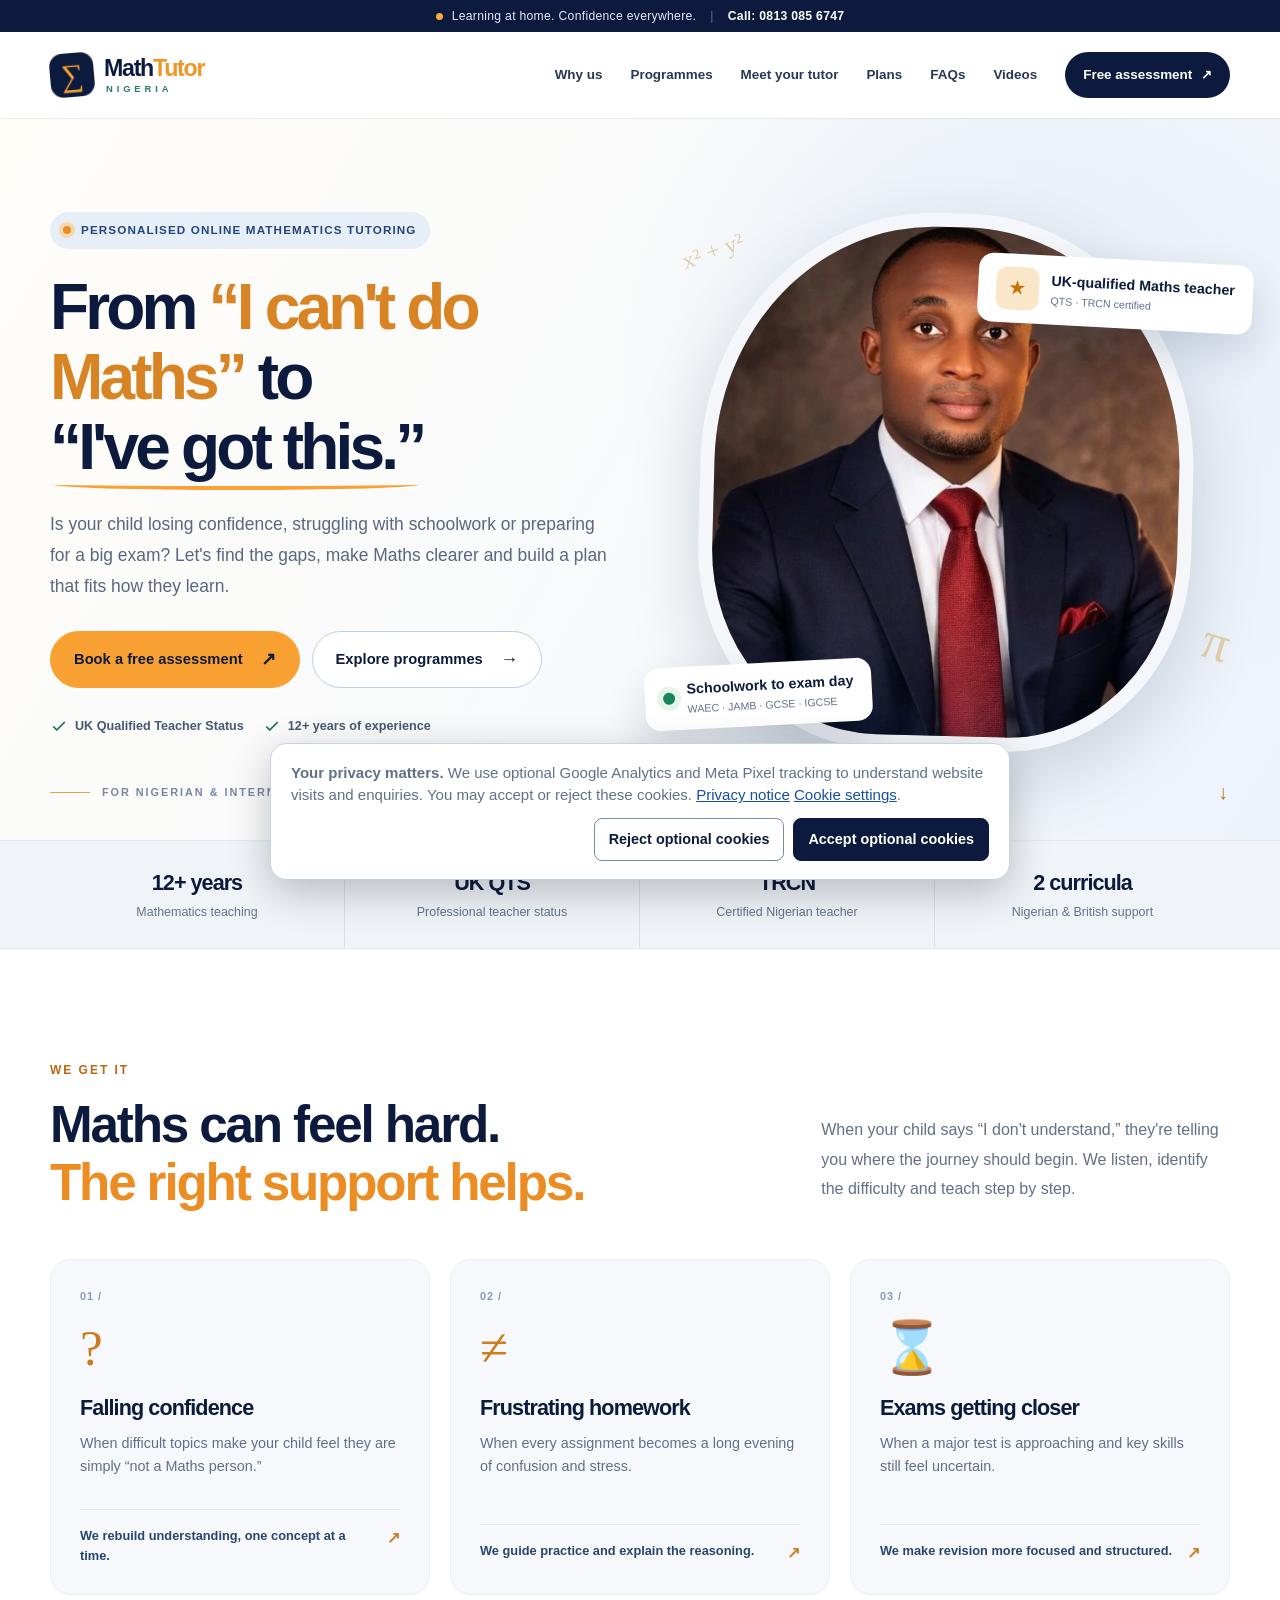
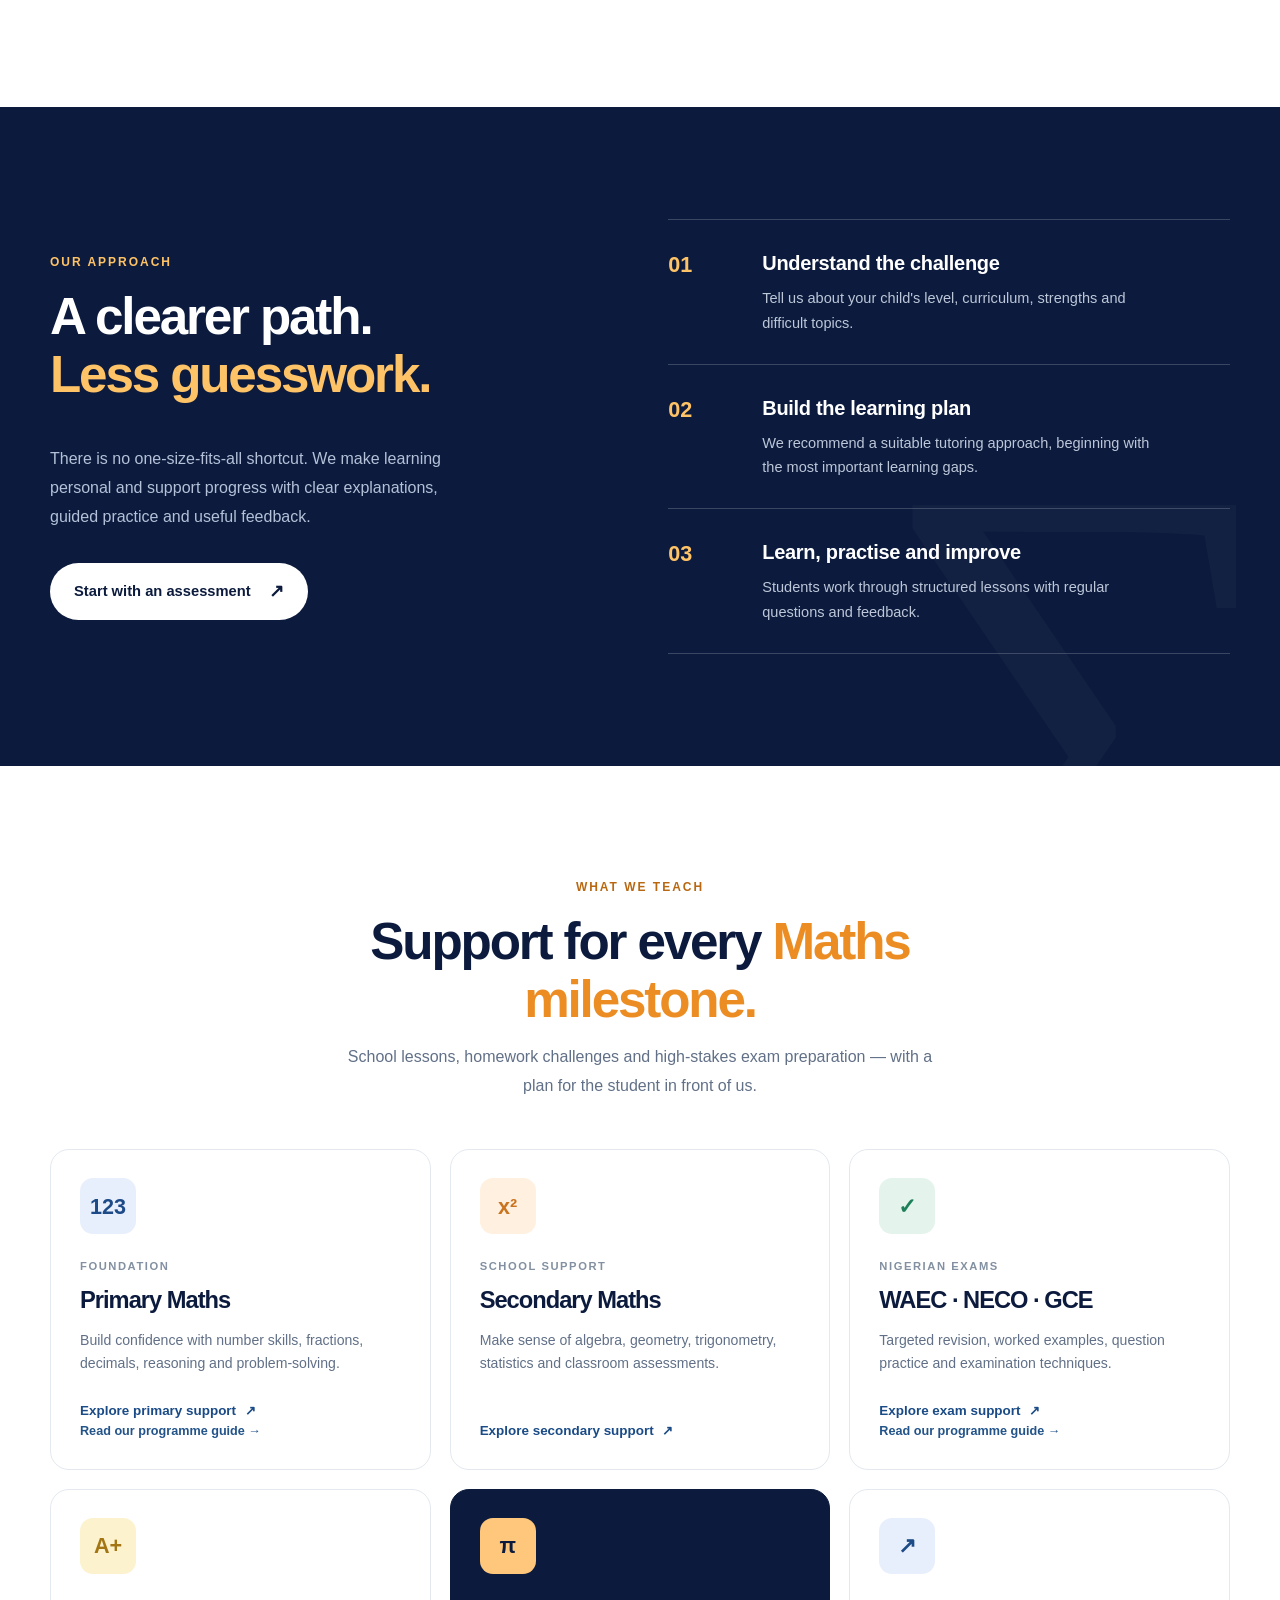
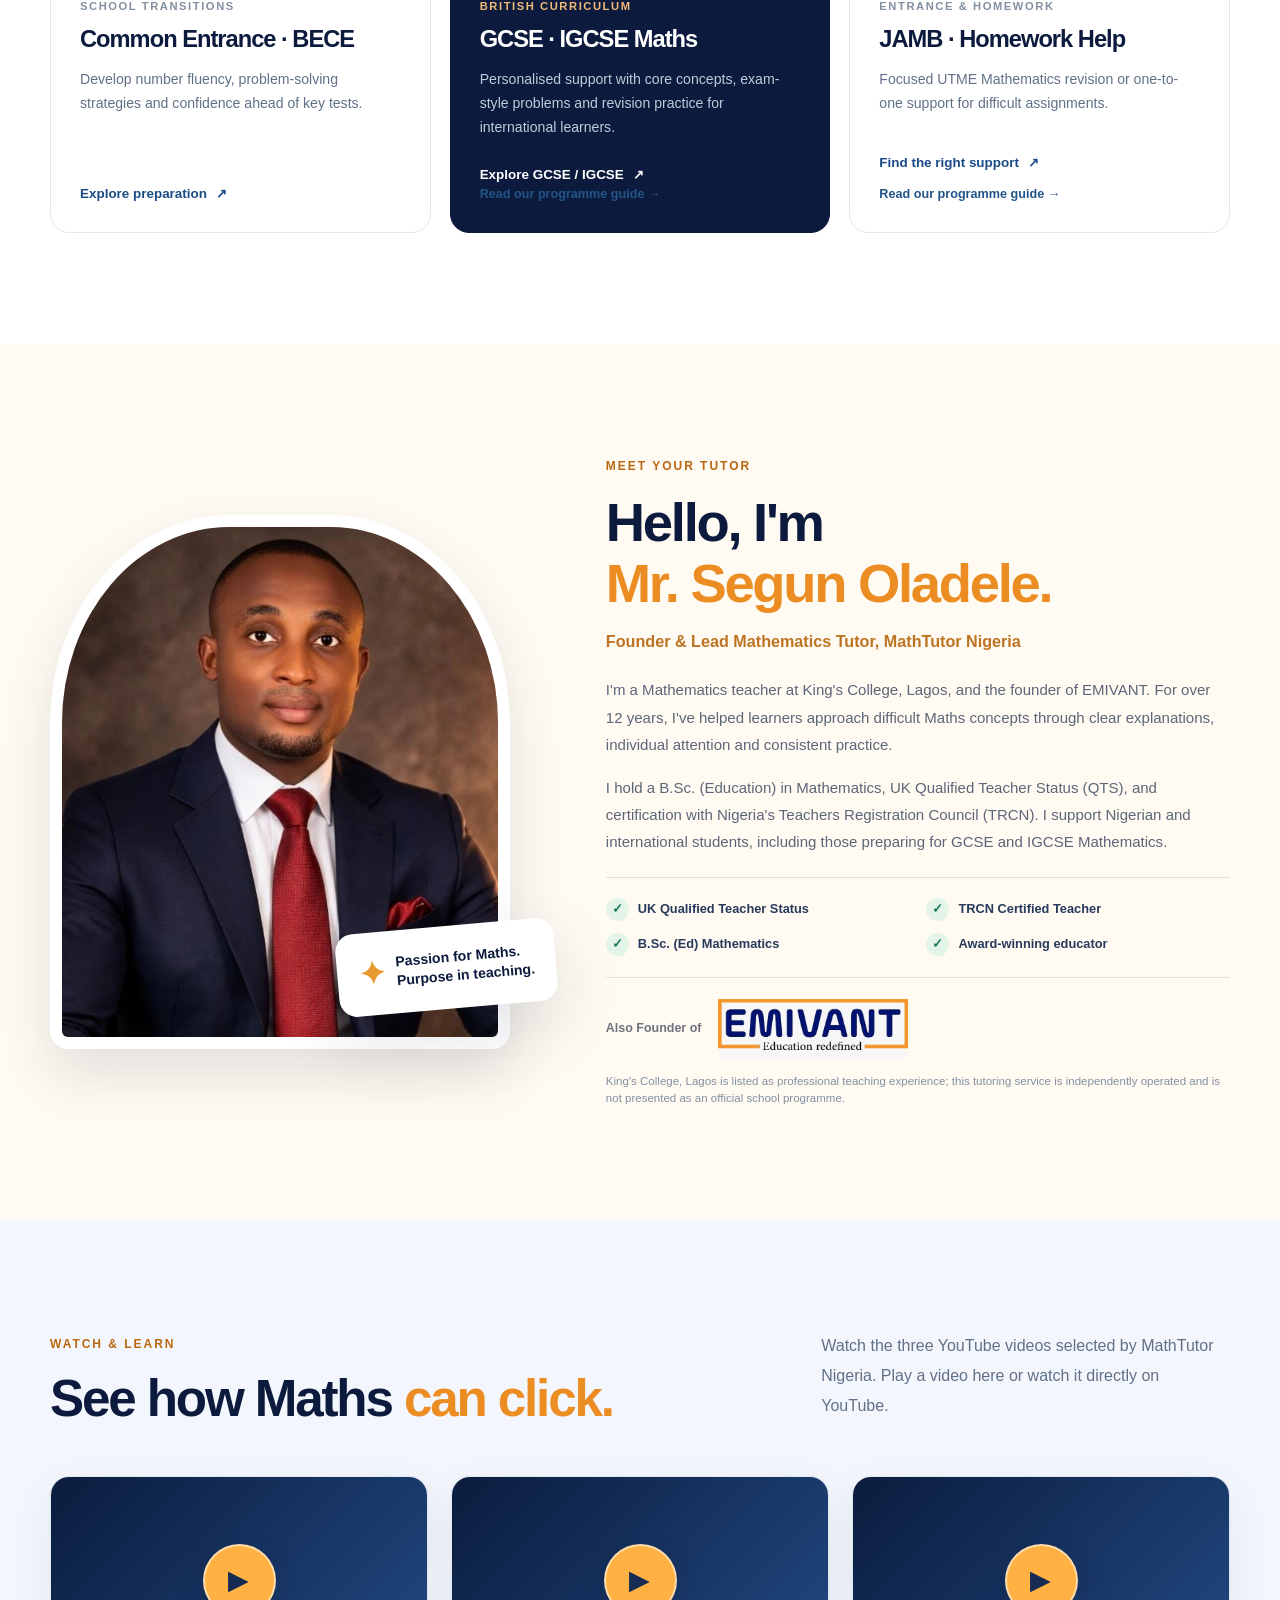
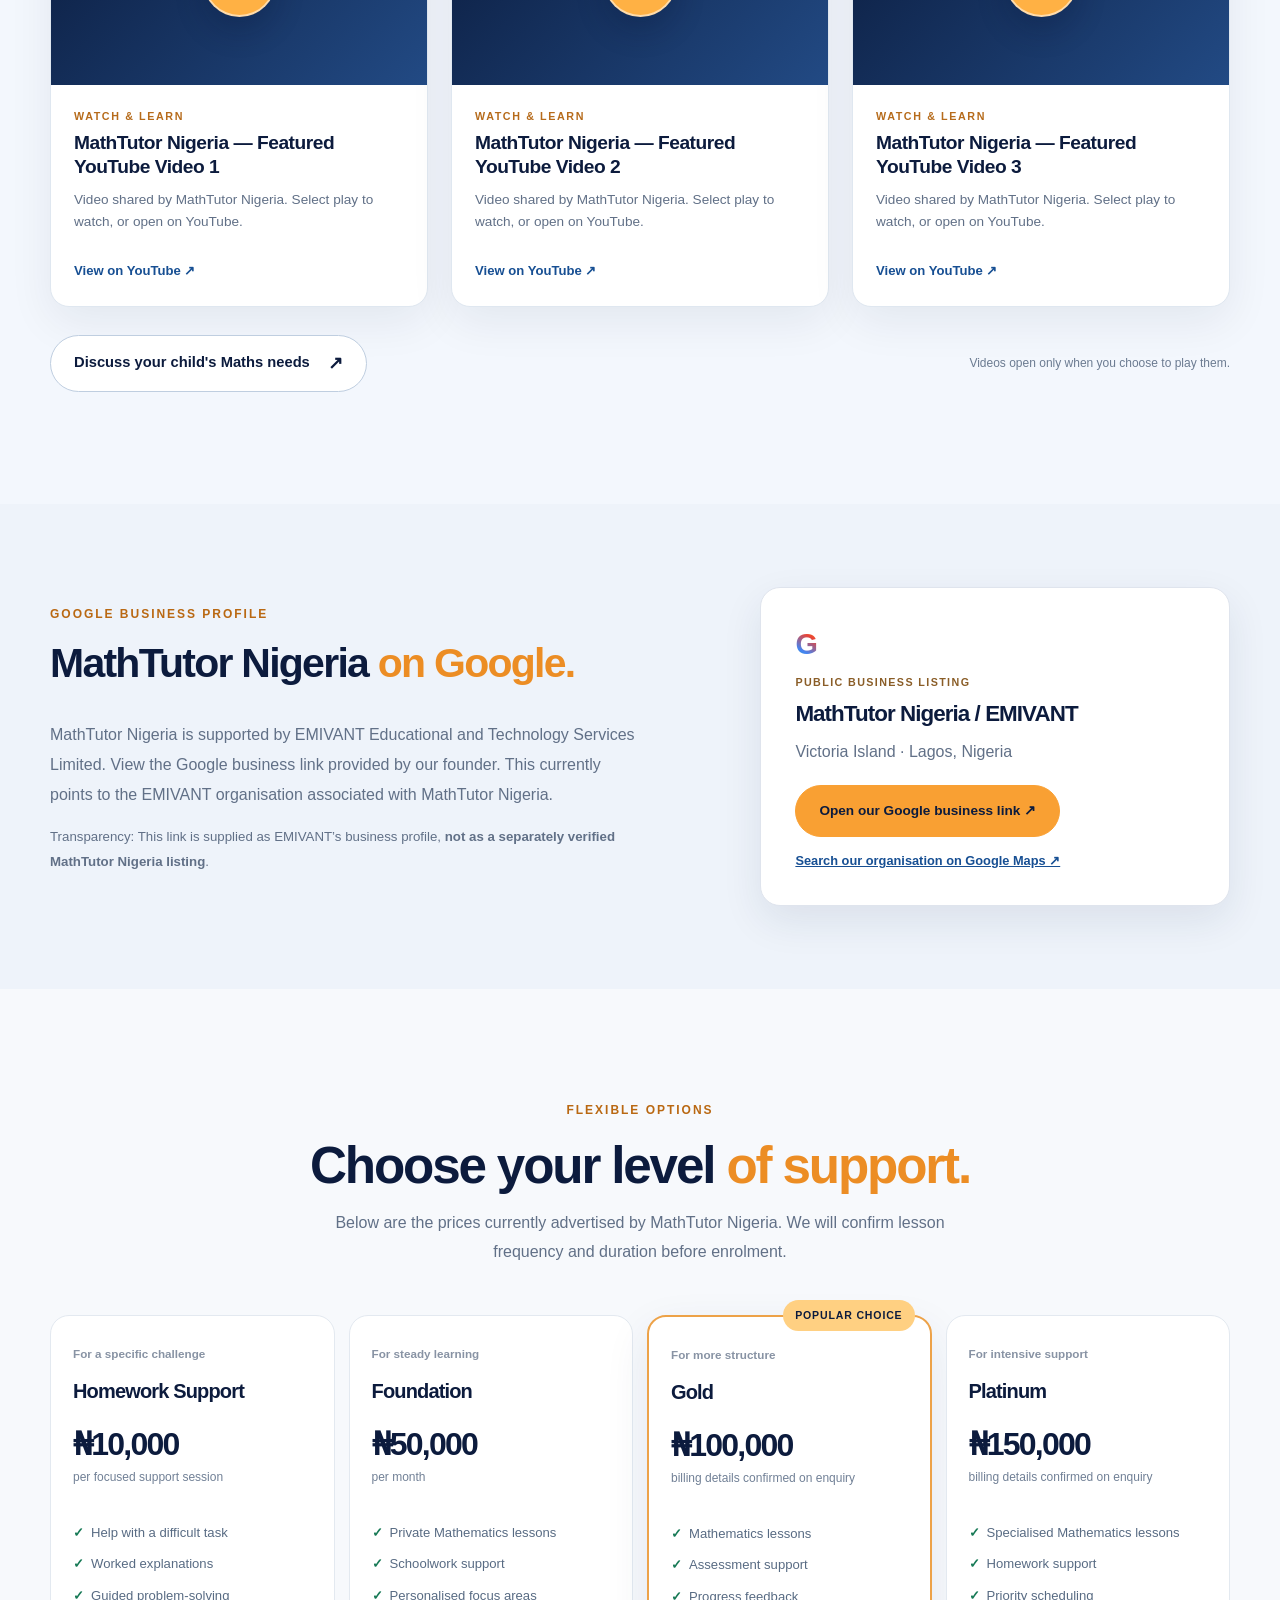
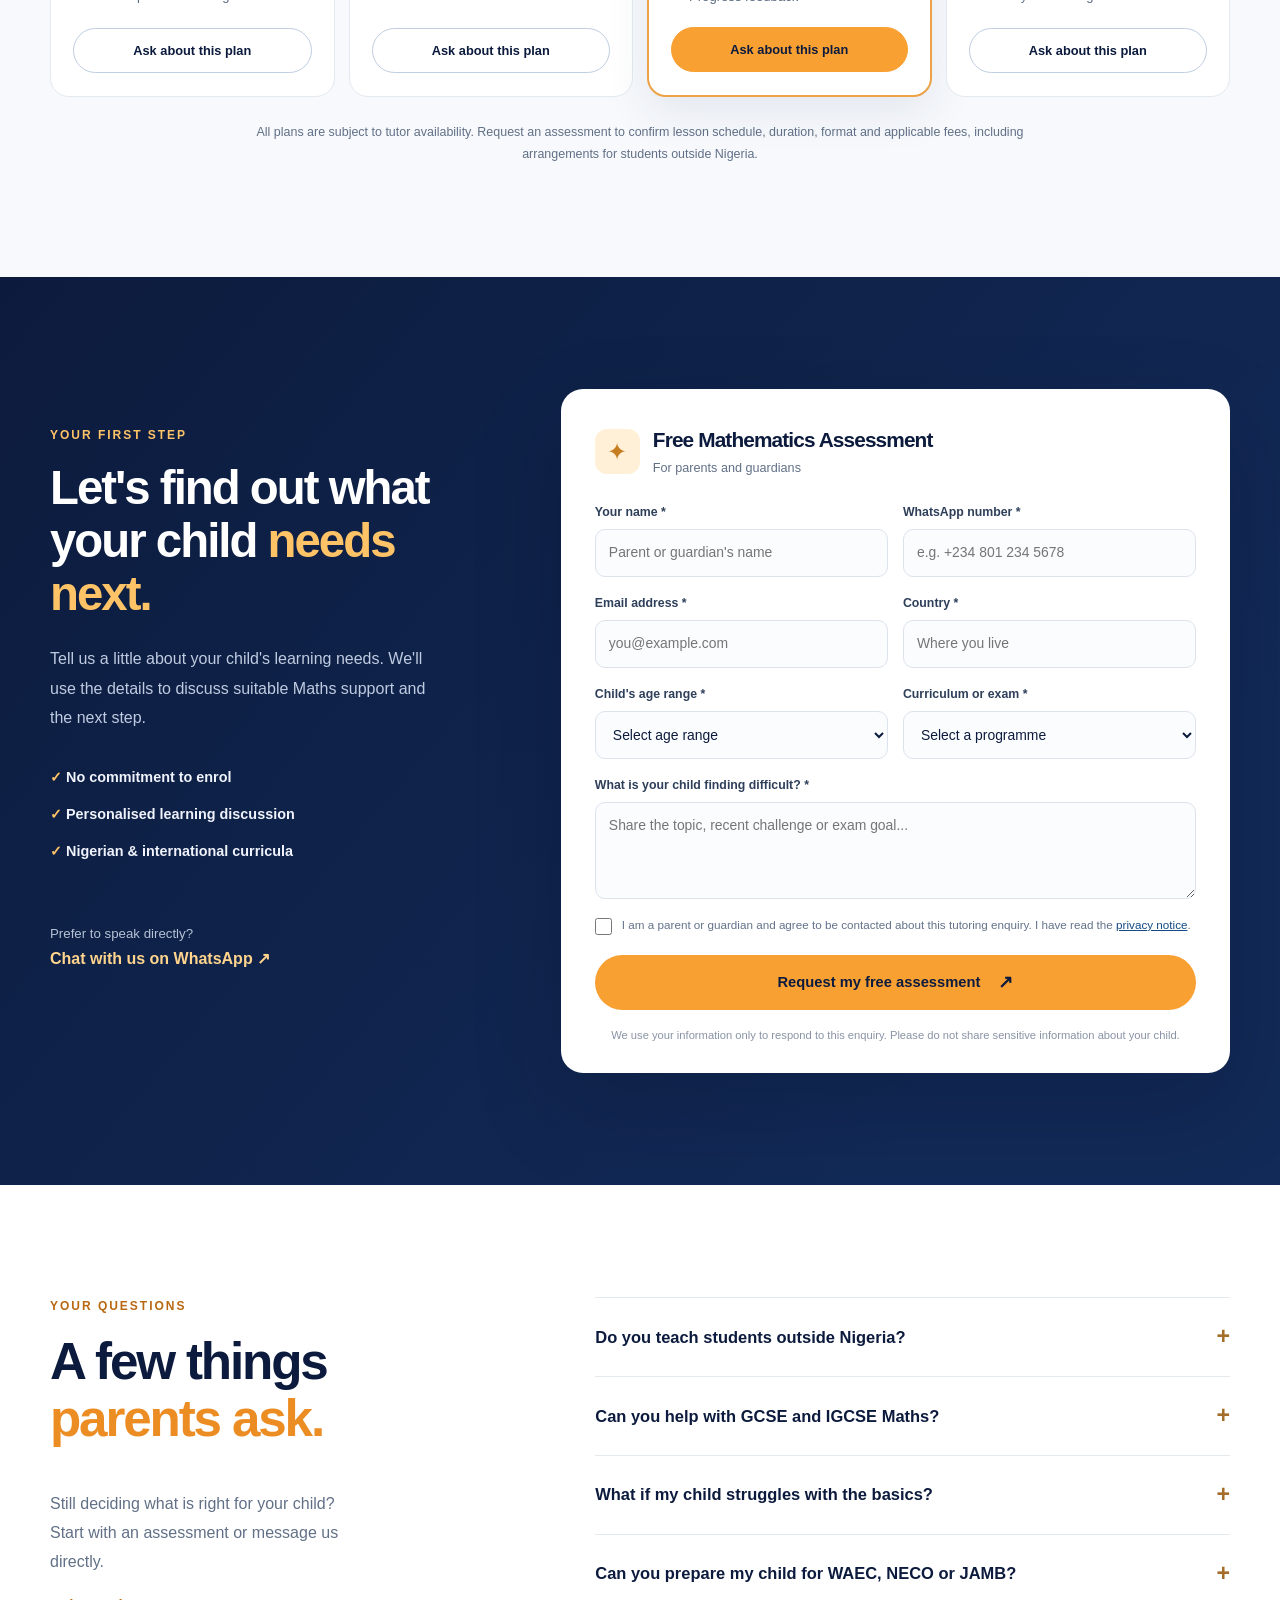
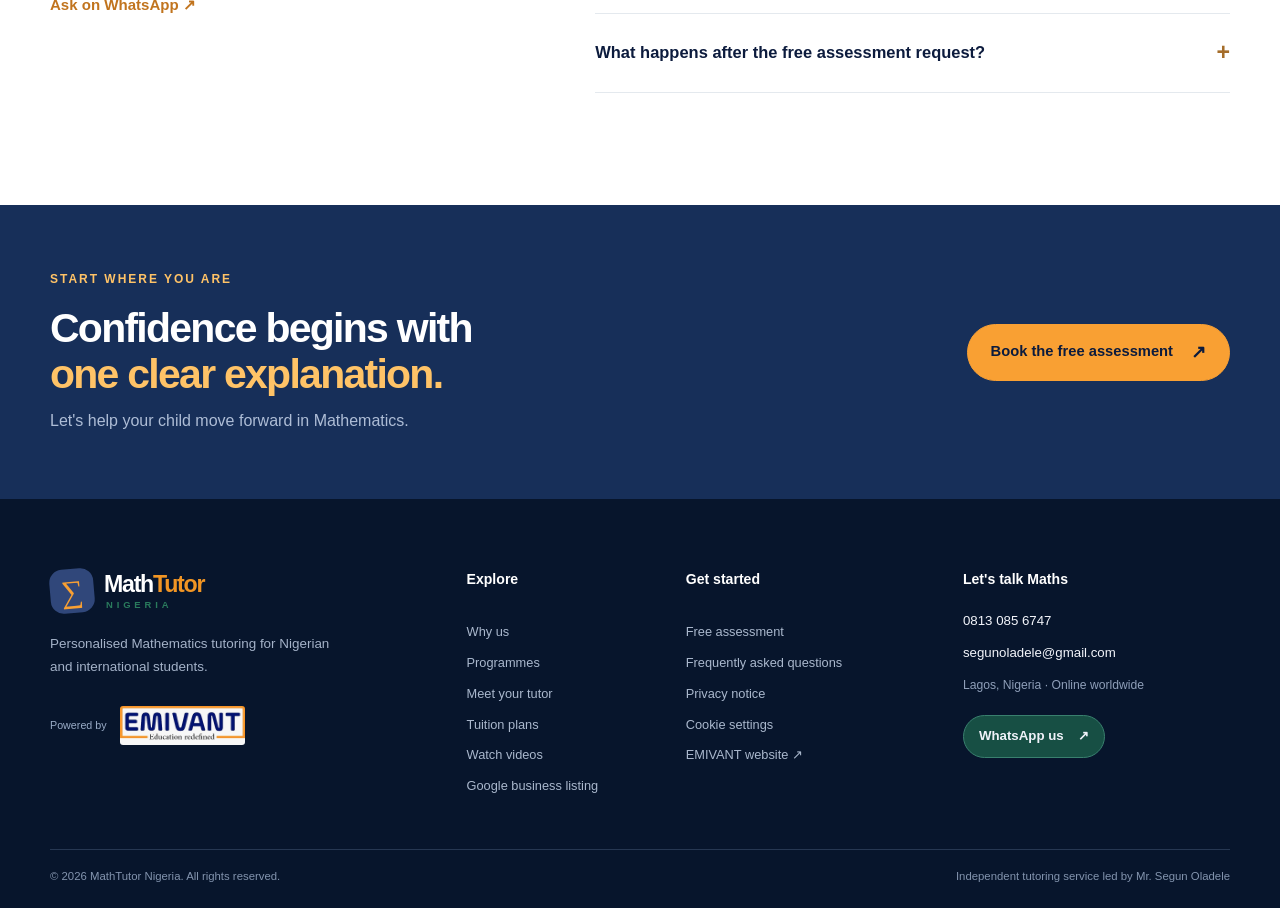
==== commit fa8cc4cc: "Add files via upload" ====
--- a/index.html
+++ b/index.html
@@ -13,11 +13,11 @@
 <meta content="Personalised Maths tutoring led by Mr. Segun Oladele, UK QTS and TRCN certified. Book a free learning assessment." property="og:description"/>
 <meta content="https://mathtutor.com.ng/" property="og:url"/>
 <link href="https://mathtutor.com.ng/" rel="canonical"/>
-<link href="assets/favicon.svg" rel="icon" type="image/svg+xml"/>
-<link as="image" href="assets/segun-oladele.webp" rel="preload"/>
+<link href="favicon.svg" rel="icon" type="image/svg+xml"/>
+<link as="image" href="segun-oladele.webp" rel="preload"/>
 <link href="styles.css" rel="stylesheet"/>
-<script type="application/ld+json">{"@context": "https://schema.org", "@graph": [{"@type": "EducationalOrganization", "@id": "https://mathtutor.com.ng/#organization", "name": "MathTutor Nigeria", "url": "https://mathtutor.com.ng/", "logo": "https://mathtutor.com.ng/assets/favicon.svg", "image": "https://mathtutor.com.ng/assets/social-preview.jpg", "description": "Personalised online Mathematics tutoring for Nigerian and international students, including WAEC, NECO, GCE, JAMB, GCSE, IGCSE and Common Entrance preparation.", "email": "segunoladele@gmail.com", "telephone": "+2348130856747", "founder": {"@id": "https://mathtutor.com.ng/#founder"}, "parentOrganization": {"@type": "Organization", "name": "EMIVANT Educational and Technology Services Limited", "url": "https://www.emivant.com.ng/"}, "areaServed": [{"@type": "Country", "name": "Nigeria"}, {"@type": "Place", "name": "International online learning"}], "hasOfferCatalog": {"@type": "OfferCatalog", "name": "Mathematics tutoring programmes", "itemListElement": [{"@type": "OfferCatalog", "name": "WAEC, NECO and GCE Mathematics tutoring"}, {"@type": "OfferCatalog", "name": "JAMB / UTME Mathematics tutoring"}, {"@type": "OfferCatalog", "name": "GCSE and IGCSE Mathematics tutoring"}, {"@type": "OfferCatalog", "name": "Common Entrance and school Mathematics tutoring"}]}}, {"@type": "Person", "@id": "https://mathtutor.com.ng/#founder", "name": "Mr. Segun Oladele", "jobTitle": "Founder and Lead Mathematics Tutor", "worksFor": {"@id": "https://mathtutor.com.ng/#organization"}, "knowsAbout": ["Mathematics education", "WAEC Mathematics", "JAMB Mathematics", "GCSE Mathematics", "IGCSE Mathematics"]}, {"@type": "WebSite", "@id": "https://mathtutor.com.ng/#website", "name": "MathTutor Nigeria", "url": "https://mathtutor.com.ng/", "publisher": {"@id": "https://mathtutor.com.ng/#organization"}}, {"@type": "WebPage", "@id": "https://mathtutor.com.ng/#webpage", "name": "Online Mathematics Tutor in Nigeria", "url": "https://mathtutor.com.ng/", "isPartOf": {"@id": "https://mathtutor.com.ng/#website"}, "about": {"@id": "https://mathtutor.com.ng/#organization"}}]}</script>
-<meta content="https://mathtutor.com.ng/assets/social-preview.jpg" property="og:image"/><meta content="Mr. Segun Oladele | MathTutor Nigeria" property="og:image:alt"/><meta content="1200" property="og:image:width"/><meta content="630" property="og:image:height"/><meta content="summary_large_image" name="twitter:card"/><meta content="MathTutor Nigeria | Online Maths Tutoring" name="twitter:title"/><meta content="One-to-one Mathematics support for Nigerian and international learners." name="twitter:description"/><meta content="https://mathtutor.com.ng/assets/social-preview.jpg" name="twitter:image"/><link href="/sitemap.xml" rel="sitemap" type="application/xml"/></head>
+<script type="application/ld+json">{"@context": "https://schema.org", "@graph": [{"@type": "EducationalOrganization", "@id": "https://mathtutor.com.ng/#organization", "name": "MathTutor Nigeria", "url": "https://mathtutor.com.ng/", "logo": "https://mathtutor.com.ng/favicon.svg", "image": "https://mathtutor.com.ng/social-preview.jpg", "description": "Personalised online Mathematics tutoring for Nigerian and international students, including WAEC, NECO, GCE, JAMB, GCSE, IGCSE and Common Entrance preparation.", "email": "segunoladele@gmail.com", "telephone": "+2348130856747", "founder": {"@id": "https://mathtutor.com.ng/#founder"}, "parentOrganization": {"@type": "Organization", "name": "EMIVANT Educational and Technology Services Limited", "url": "https://www.emivant.com.ng/"}, "areaServed": [{"@type": "Country", "name": "Nigeria"}, {"@type": "Place", "name": "International online learning"}], "hasOfferCatalog": {"@type": "OfferCatalog", "name": "Mathematics tutoring programmes", "itemListElement": [{"@type": "OfferCatalog", "name": "WAEC, NECO and GCE Mathematics tutoring"}, {"@type": "OfferCatalog", "name": "JAMB / UTME Mathematics tutoring"}, {"@type": "OfferCatalog", "name": "GCSE and IGCSE Mathematics tutoring"}, {"@type": "OfferCatalog", "name": "Common Entrance and school Mathematics tutoring"}]}}, {"@type": "Person", "@id": "https://mathtutor.com.ng/#founder", "name": "Mr. Segun Oladele", "jobTitle": "Founder and Lead Mathematics Tutor", "worksFor": {"@id": "https://mathtutor.com.ng/#organization"}, "knowsAbout": ["Mathematics education", "WAEC Mathematics", "JAMB Mathematics", "GCSE Mathematics", "IGCSE Mathematics"]}, {"@type": "WebSite", "@id": "https://mathtutor.com.ng/#website", "name": "MathTutor Nigeria", "url": "https://mathtutor.com.ng/", "publisher": {"@id": "https://mathtutor.com.ng/#organization"}}, {"@type": "WebPage", "@id": "https://mathtutor.com.ng/#webpage", "name": "Online Mathematics Tutor in Nigeria", "url": "https://mathtutor.com.ng/", "isPartOf": {"@id": "https://mathtutor.com.ng/#website"}, "about": {"@id": "https://mathtutor.com.ng/#organization"}}]}</script>
+<meta content="https://mathtutor.com.ng/social-preview.jpg" property="og:image"/><meta content="Mr. Segun Oladele | MathTutor Nigeria" property="og:image:alt"/><meta content="1200" property="og:image:width"/><meta content="630" property="og:image:height"/><meta content="summary_large_image" name="twitter:card"/><meta content="MathTutor Nigeria | Online Maths Tutoring" name="twitter:title"/><meta content="One-to-one Mathematics support for Nigerian and international learners." name="twitter:description"/><meta content="https://mathtutor.com.ng/social-preview.jpg" name="twitter:image"/><link href="/sitemap.xml" rel="sitemap" type="application/xml"/></head>
 <body>
 <a class="skip-link" href="#main">Skip to main content</a>
 <div class="topbar"><span aria-hidden="true" class="topbar-dot"></span> Learning at home. Confidence everywhere. <span class="topbar-divider">|</span> <a href="tel:+2348130856747">Call: 0813 085 6747</a></div>
@@ -50,7 +50,7 @@
 </div>
 <div class="hero-visual">
 <div class="hero-photo-shape">
-<img alt="Mr. Segun Oladele, Founder and Lead Mathematics Tutor at MathTutor Nigeria" fetchpriority="high" height="640" src="assets/segun-oladele.webp" width="640"/>
+<img alt="Mr. Segun Oladele, Founder and Lead Mathematics Tutor at MathTutor Nigeria" fetchpriority="high" height="640" src="segun-oladele.webp" width="640"/>
 <span aria-hidden="true" class="photo-glow"></span>
 </div>
 <div class="floating-card card-credential"><span aria-hidden="true" class="credential-icon">★</span><span><strong>UK-qualified Maths teacher</strong><small>QTS · TRCN certified</small></span></div>
@@ -100,10 +100,10 @@
 </section>
 <section aria-labelledby="tutor-title" class="tutor-section section-pad" id="tutor">
 <div class="container tutor-grid">
-<div class="tutor-photo-wrap"><div class="tutor-photo"><img alt="Professional portrait of Mr. Segun Oladele" height="640" loading="lazy" src="assets/segun-oladele.webp" width="640"/></div><div class="tutor-sticker"><span class="sticker-spark">✦</span><span>Passion for Maths.<br/>Purpose in teaching.</span></div></div>
+<div class="tutor-photo-wrap"><div class="tutor-photo"><img alt="Professional portrait of Mr. Segun Oladele" height="640" loading="lazy" src="segun-oladele.webp" width="640"/></div><div class="tutor-sticker"><span class="sticker-spark">✦</span><span>Passion for Maths.<br/>Purpose in teaching.</span></div></div>
 <div class="tutor-copy"><div class="kicker">MEET YOUR TUTOR</div><h2 id="tutor-title">Hello, I'm<br/><em>Mr. Segun Oladele.</em></h2><p class="tutor-role">Founder &amp; Lead Mathematics Tutor, MathTutor Nigeria</p><p>I'm a Mathematics teacher at King's College, Lagos, and the founder of EMIVANT. For over 12 years, I've helped learners approach difficult Maths concepts through clear explanations, individual attention and consistent practice.</p><p>I hold a B.Sc. (Education) in Mathematics, UK Qualified Teacher Status (QTS), and certification with Nigeria's Teachers Registration Council (TRCN). I support Nigerian and international students, including those preparing for GCSE and IGCSE Mathematics.</p>
 <div class="qualification-grid"><span><b>✓</b> UK Qualified Teacher Status</span><span><b>✓</b> TRCN Certified Teacher</span><span><b>✓</b> B.Sc. (Ed) Mathematics</span><span><b>✓</b> Award-winning educator</span></div>
-<div class="tutor-meta"><span>Also Founder of</span><img alt="EMIVANT — Education redefined" height="173" loading="lazy" src="assets/emivant-logo.webp" width="548"/></div>
+<div class="tutor-meta"><span>Also Founder of</span><img alt="EMIVANT — Education redefined" height="173" loading="lazy" src="emivant-logo.webp" width="548"/></div>
 <p class="affiliation-note">King's College, Lagos is listed as professional teaching experience; this tutoring service is independently operated and is not presented as an official school programme.</p>
 </div>
 </div>
@@ -168,7 +168,7 @@
 <section class="closing-cta"><div class="container closing-inner"><div><div class="kicker kicker-light">START WHERE YOU ARE</div><h2>Confidence begins with<br/><em>one clear explanation.</em></h2><p>Let's help your child move forward in Mathematics.</p></div><a class="button button-orange" href="#assessment">Book the free assessment <span aria-hidden="true">↗</span></a></div></section>
 </main>
 <footer class="site-footer" id="contact"><div class="container footer-upper">
-<div class="footer-brand"><a class="wordmark footer-wordmark" href="#home"><span aria-hidden="true" class="wordmark-symbol">∑</span><span class="wordmark-lines"><span class="wordmark-main">Math<span>Tutor</span></span><span class="wordmark-sub">NIGERIA</span></span></a><p>Personalised Mathematics tutoring for Nigerian and international students.</p><div class="footer-emivant"><span>Powered by</span><img alt="EMIVANT — Education redefined" height="173" loading="lazy" src="assets/emivant-logo.webp" width="548"/></div></div>
+<div class="footer-brand"><a class="wordmark footer-wordmark" href="#home"><span aria-hidden="true" class="wordmark-symbol">∑</span><span class="wordmark-lines"><span class="wordmark-main">Math<span>Tutor</span></span><span class="wordmark-sub">NIGERIA</span></span></a><p>Personalised Mathematics tutoring for Nigerian and international students.</p><div class="footer-emivant"><span>Powered by</span><img alt="EMIVANT — Education redefined" height="173" loading="lazy" src="emivant-logo.webp" width="548"/></div></div>
 <div class="footer-links"><h3>Explore</h3><a href="#why-us">Why us</a><a href="#programmes">Programmes</a><a href="#tutor">Meet your tutor</a><a href="#plans">Tuition plans</a><a href="#videos">Watch videos</a><a href="#testimonials">Student feedback</a><a href="#google-reviews">Google business listing</a></div>
 <div class="footer-links"><h3>Get started</h3><a href="#assessment">Free assessment</a><a href="#faq">Frequently asked questions</a><a href="privacy.html">Privacy notice</a> <a href="?cookie-settings=1" id="mt-cookie-settings">Cookie settings</a><a href="https://www.emivant.com.ng/" rel="noopener noreferrer" target="_blank">EMIVANT website ↗</a></div>
 <div class="footer-contact"><h3>Let's talk Maths</h3><a href="tel:+2348130856747">0813 085 6747</a><a href="mailto:segunoladele@gmail.com">segunoladele@gmail.com</a><p>Lagos, Nigeria · Online worldwide</p><a class="footer-whatsapp" href="https://wa.me/2348130856747?text=Hello%20MathTutor%20Nigeria" rel="noopener noreferrer" target="_blank">WhatsApp us <span aria-hidden="true">↗</span></a></div>
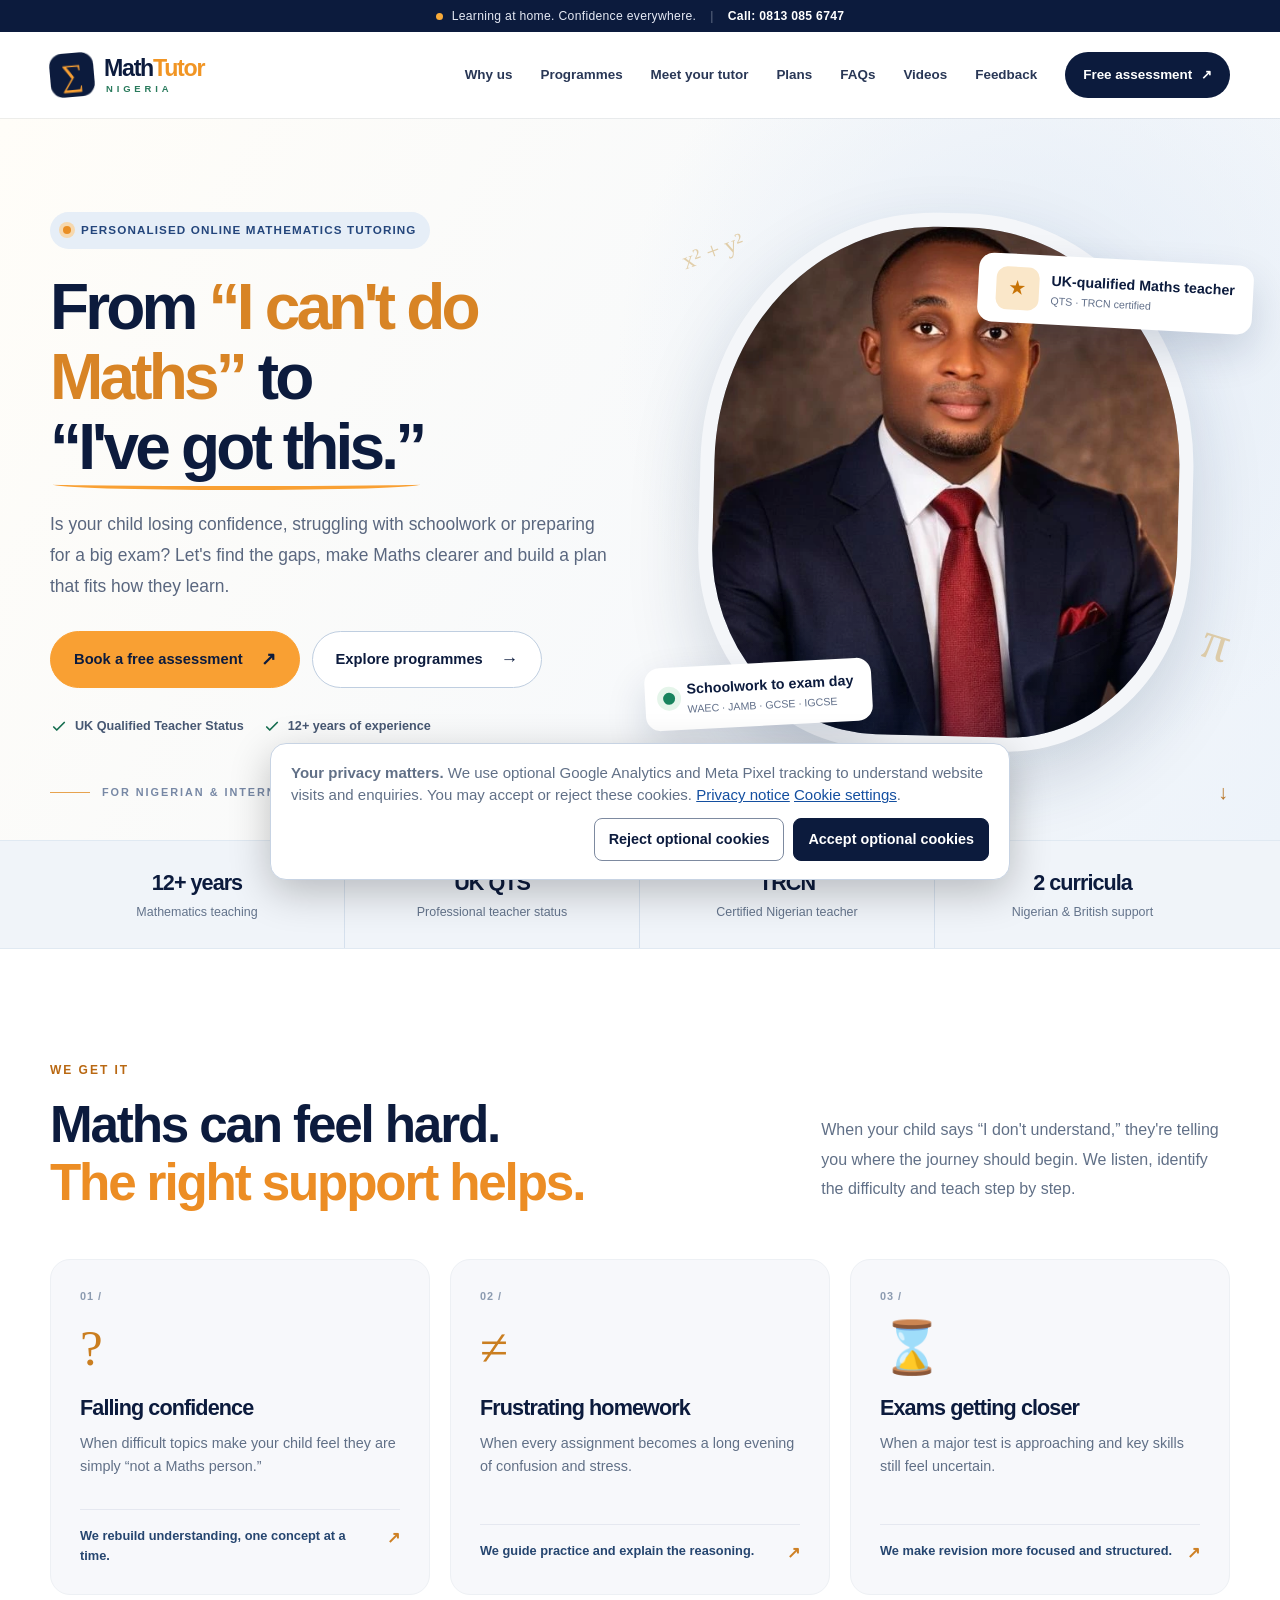
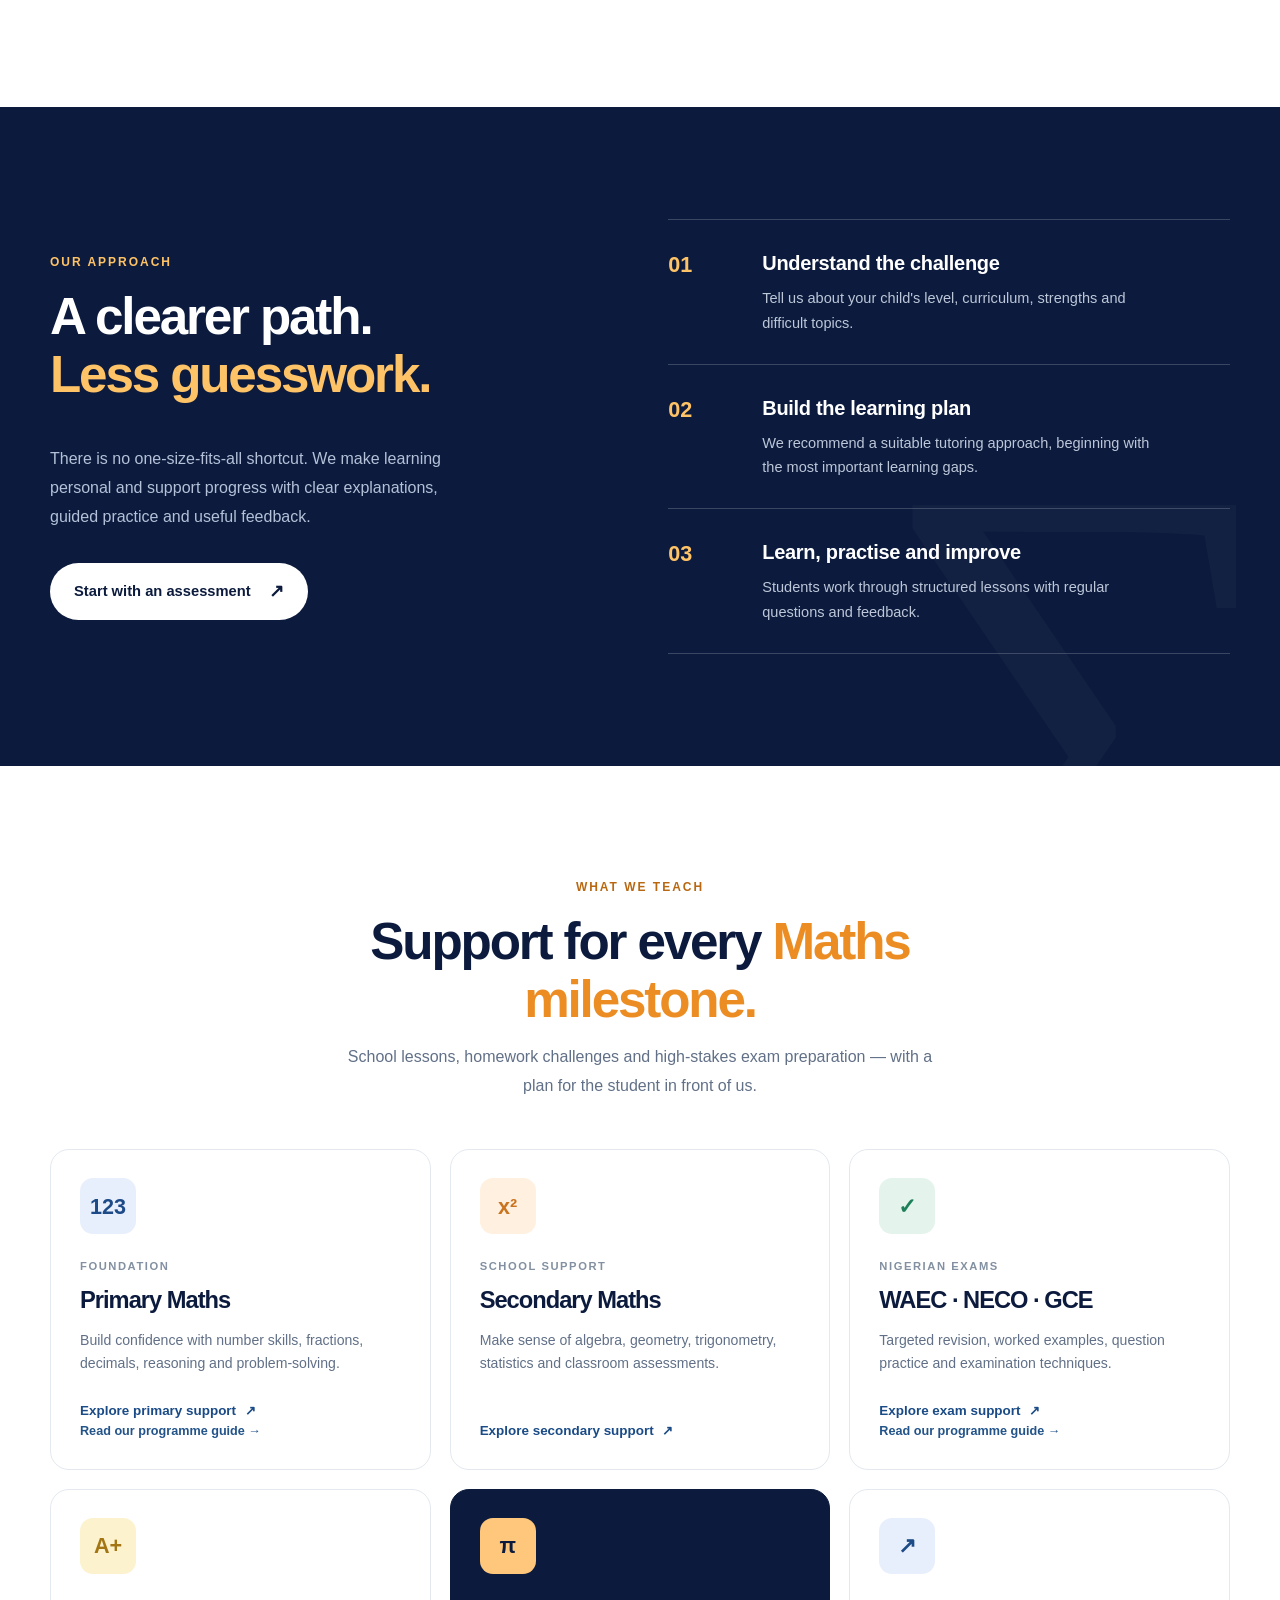
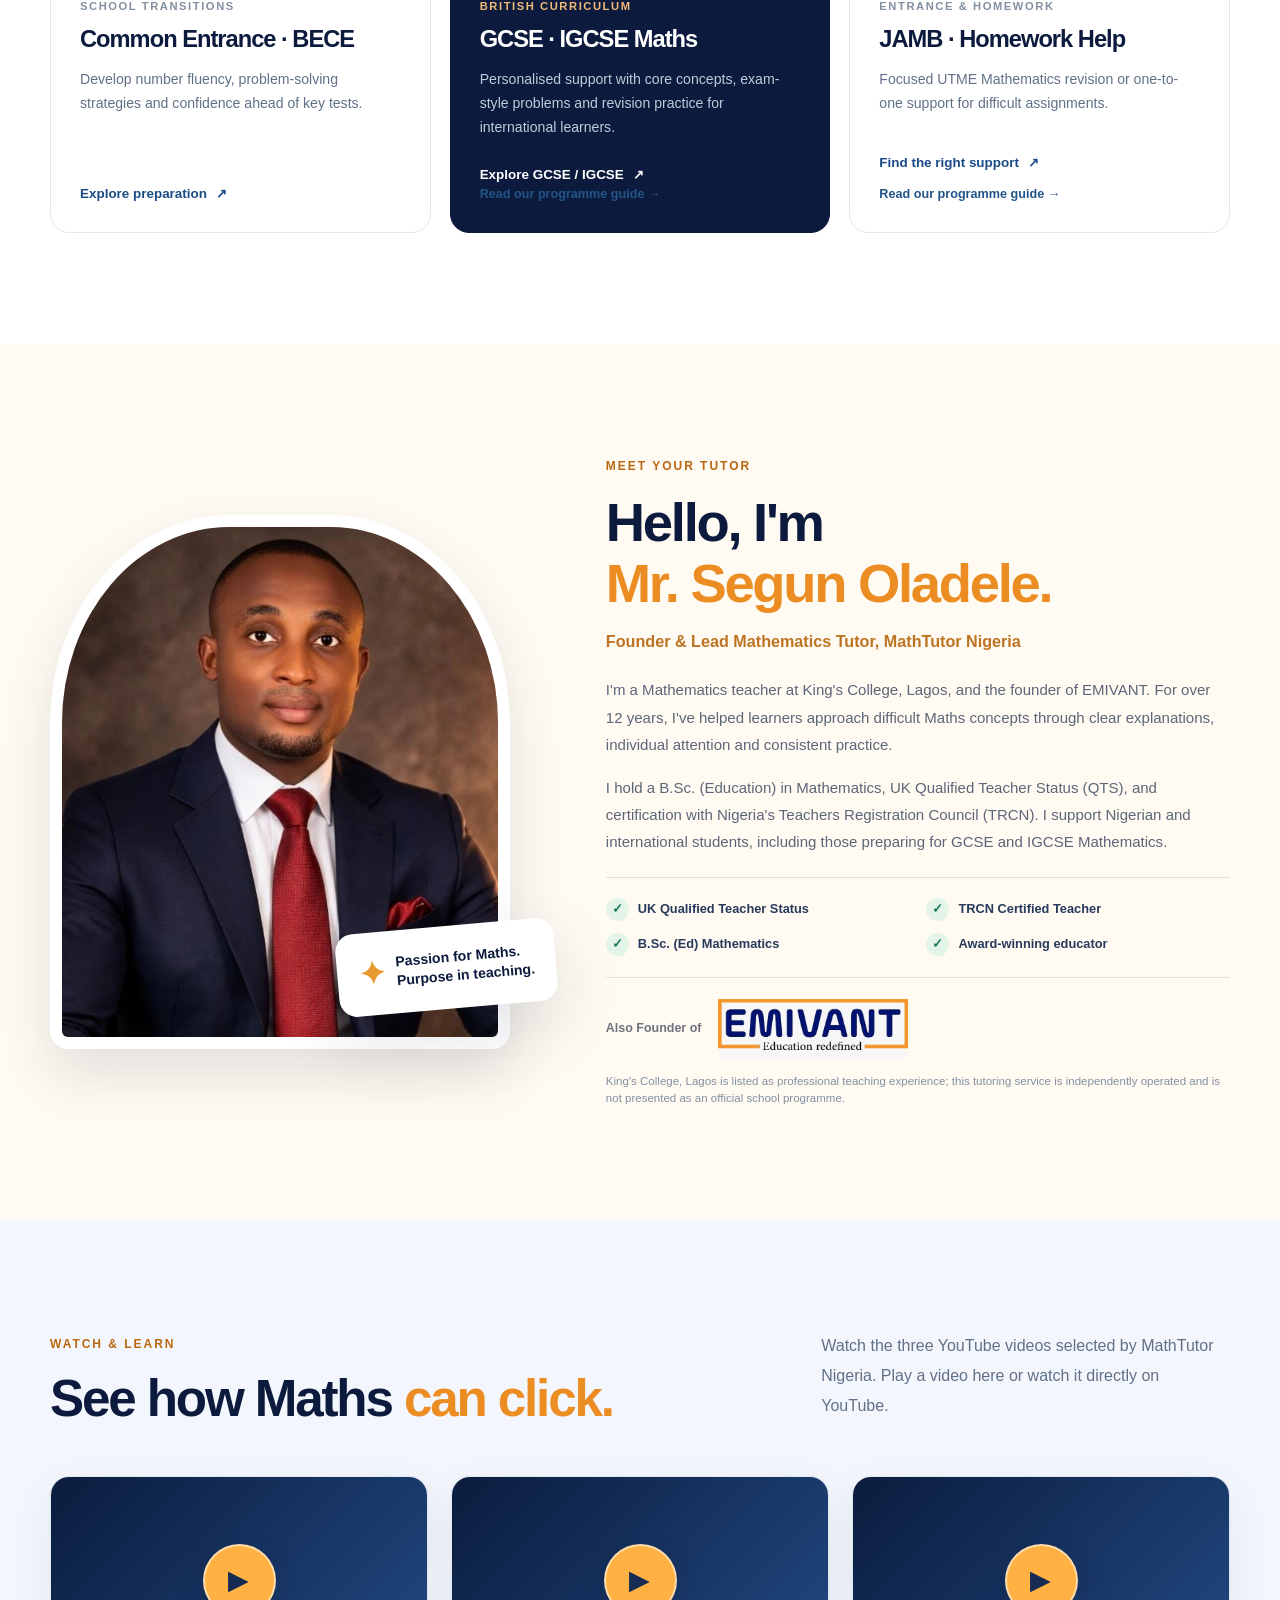
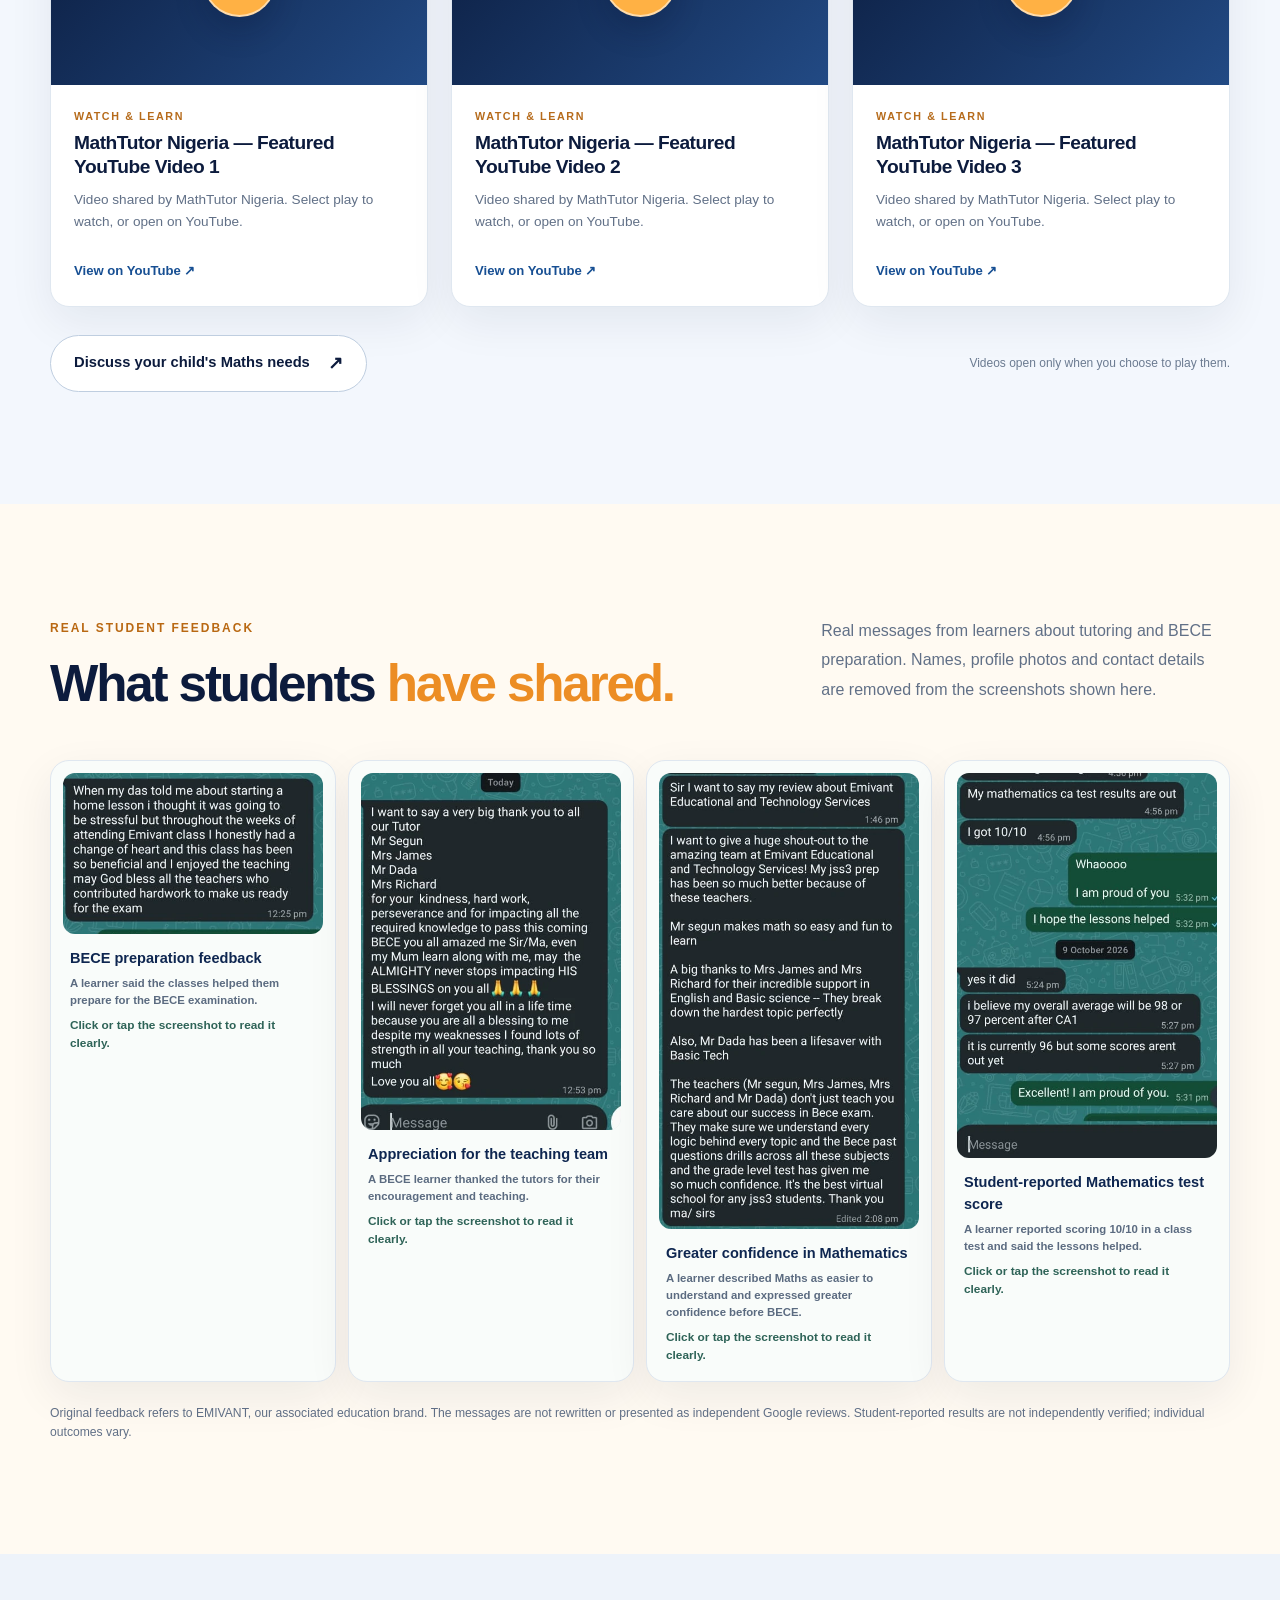
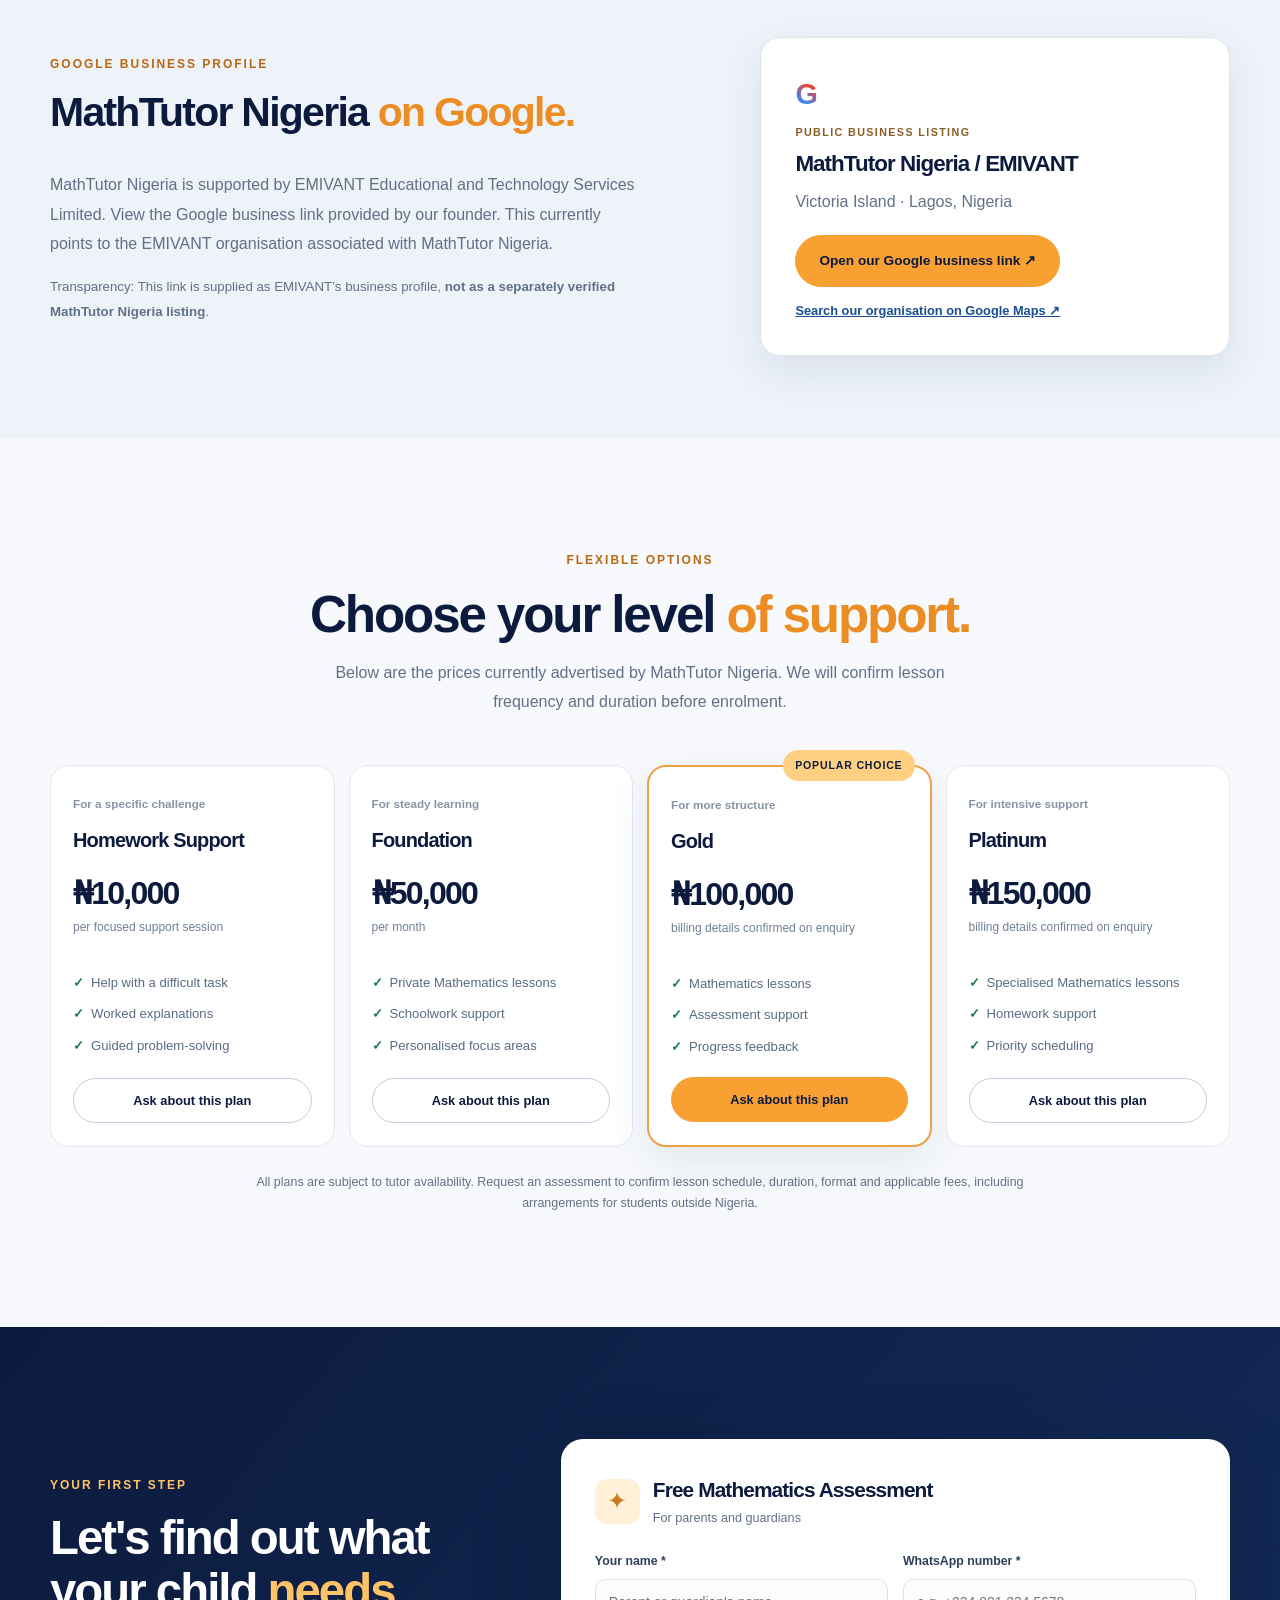
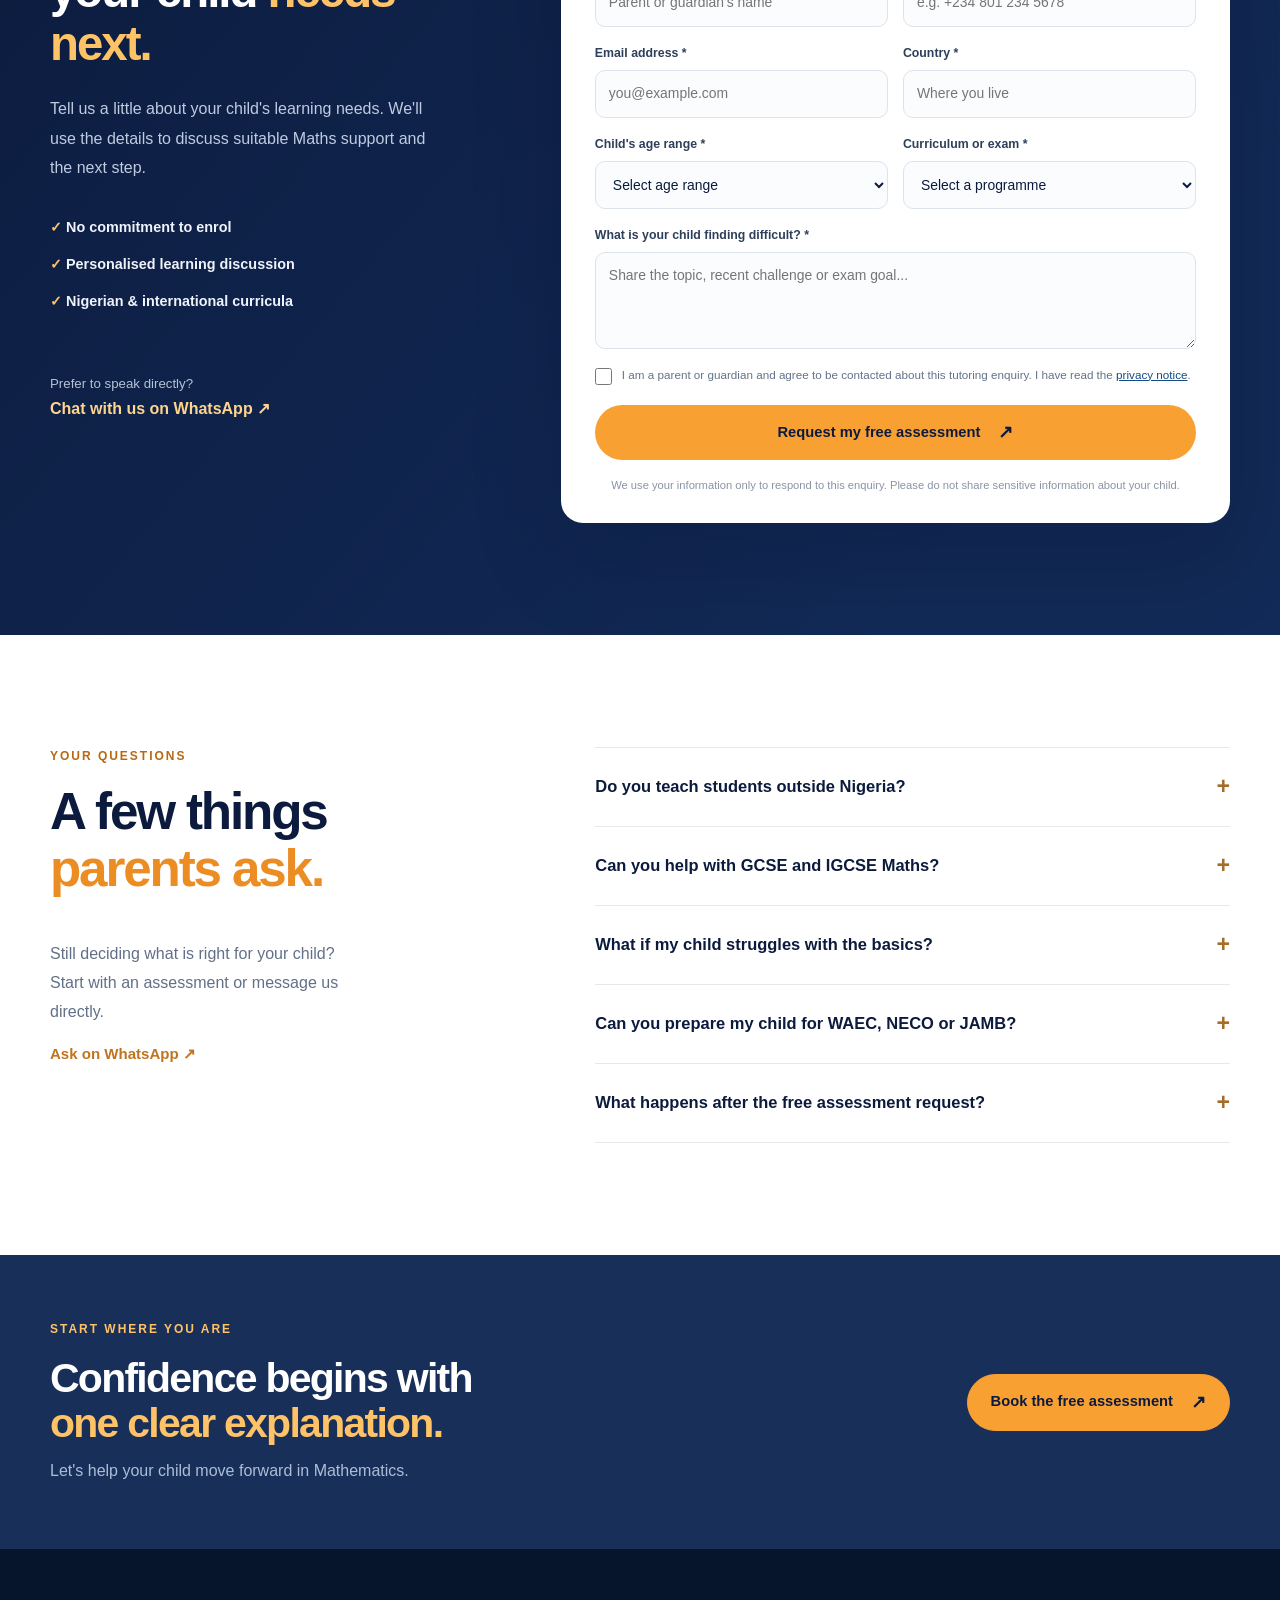
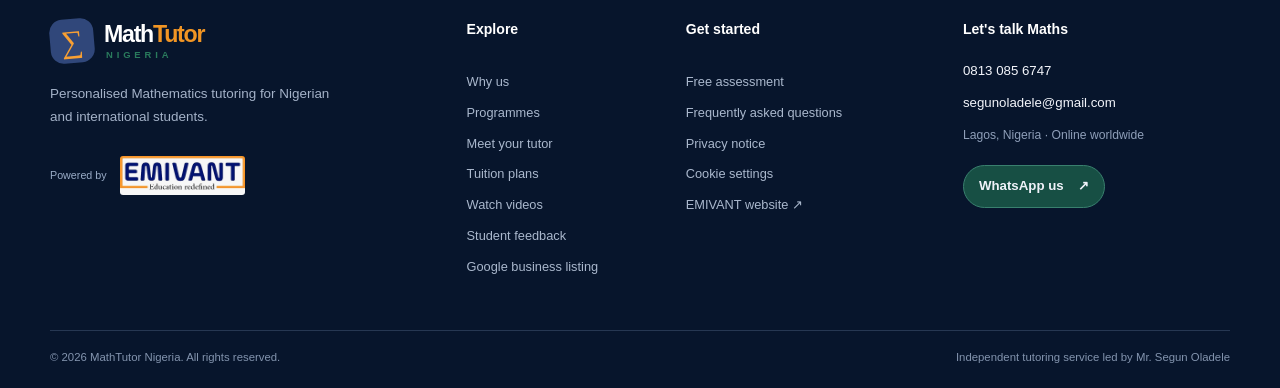
==== commit 518ab064: "Add files via upload" ====
--- a/index.html
+++ b/index.html
@@ -17,7 +17,19 @@
 <link as="image" href="segun-oladele.webp" rel="preload"/>
 <link href="styles.css" rel="stylesheet"/>
 <script type="application/ld+json">{"@context": "https://schema.org", "@graph": [{"@type": "EducationalOrganization", "@id": "https://mathtutor.com.ng/#organization", "name": "MathTutor Nigeria", "url": "https://mathtutor.com.ng/", "logo": "https://mathtutor.com.ng/favicon.svg", "image": "https://mathtutor.com.ng/social-preview.jpg", "description": "Personalised online Mathematics tutoring for Nigerian and international students, including WAEC, NECO, GCE, JAMB, GCSE, IGCSE and Common Entrance preparation.", "email": "segunoladele@gmail.com", "telephone": "+2348130856747", "founder": {"@id": "https://mathtutor.com.ng/#founder"}, "parentOrganization": {"@type": "Organization", "name": "EMIVANT Educational and Technology Services Limited", "url": "https://www.emivant.com.ng/"}, "areaServed": [{"@type": "Country", "name": "Nigeria"}, {"@type": "Place", "name": "International online learning"}], "hasOfferCatalog": {"@type": "OfferCatalog", "name": "Mathematics tutoring programmes", "itemListElement": [{"@type": "OfferCatalog", "name": "WAEC, NECO and GCE Mathematics tutoring"}, {"@type": "OfferCatalog", "name": "JAMB / UTME Mathematics tutoring"}, {"@type": "OfferCatalog", "name": "GCSE and IGCSE Mathematics tutoring"}, {"@type": "OfferCatalog", "name": "Common Entrance and school Mathematics tutoring"}]}}, {"@type": "Person", "@id": "https://mathtutor.com.ng/#founder", "name": "Mr. Segun Oladele", "jobTitle": "Founder and Lead Mathematics Tutor", "worksFor": {"@id": "https://mathtutor.com.ng/#organization"}, "knowsAbout": ["Mathematics education", "WAEC Mathematics", "JAMB Mathematics", "GCSE Mathematics", "IGCSE Mathematics"]}, {"@type": "WebSite", "@id": "https://mathtutor.com.ng/#website", "name": "MathTutor Nigeria", "url": "https://mathtutor.com.ng/", "publisher": {"@id": "https://mathtutor.com.ng/#organization"}}, {"@type": "WebPage", "@id": "https://mathtutor.com.ng/#webpage", "name": "Online Mathematics Tutor in Nigeria", "url": "https://mathtutor.com.ng/", "isPartOf": {"@id": "https://mathtutor.com.ng/#website"}, "about": {"@id": "https://mathtutor.com.ng/#organization"}}]}</script>
-<meta content="https://mathtutor.com.ng/social-preview.jpg" property="og:image"/><meta content="Mr. Segun Oladele | MathTutor Nigeria" property="og:image:alt"/><meta content="1200" property="og:image:width"/><meta content="630" property="og:image:height"/><meta content="summary_large_image" name="twitter:card"/><meta content="MathTutor Nigeria | Online Maths Tutoring" name="twitter:title"/><meta content="One-to-one Mathematics support for Nigerian and international learners." name="twitter:description"/><meta content="https://mathtutor.com.ng/social-preview.jpg" name="twitter:image"/><link href="/sitemap.xml" rel="sitemap" type="application/xml"/></head>
+<meta content="https://mathtutor.com.ng/social-preview.jpg" property="og:image"/><meta content="Mr. Segun Oladele | MathTutor Nigeria" property="og:image:alt"/><meta content="1200" property="og:image:width"/><meta content="630" property="og:image:height"/><meta content="summary_large_image" name="twitter:card"/><meta content="MathTutor Nigeria | Online Maths Tutoring" name="twitter:title"/><meta content="One-to-one Mathematics support for Nigerian and international learners." name="twitter:description"/><meta content="https://mathtutor.com.ng/social-preview.jpg" name="twitter:image"/><link href="/sitemap.xml" rel="sitemap" type="application/xml"/><style>
+/* Self-contained testimonial enhancement: no extra GitHub uploads needed. */
+.testimonial-open{display:block;appearance:none;border:0;padding:0;width:100%;cursor:zoom-in;text-align:left;font:inherit;}
+.testimonial-open:focus-visible{outline:3px solid #db8b25;outline-offset:3px;}
+.testimonial-published figcaption strong{display:inline-block;color:#0e2650;font-size:.91rem;margin-bottom:5px;}
+.testimonial-published figcaption{line-height:1.5;}
+.tap-to-expand{display:block;margin-top:8px;font-size:.74rem;color:#2e6357;}
+.testimonial-zoom-dialog{border:0;background:#f4faf6;border-radius:18px;max-width:min(96vw,690px);max-height:94vh;padding:18px 17px 15px;box-shadow:0 20px 80px rgba(0,0,0,.4);}
+.testimonial-zoom-dialog::backdrop{background:rgba(5,16,36,.82);}
+.testimonial-zoom-dialog img{display:block;max-width:100%;max-height:78vh;width:auto;margin:auto;border-radius:8px;object-fit:contain;}
+.testimonial-close{display:block;margin:0 0 12px auto;background:#122b4c;color:#fff;border:0;padding:9px 14px;border-radius:8px;cursor:pointer;font-weight:750;}
+@media(max-width:680px){.testimonial-zoom-dialog{padding:12px;}}
+</style></head>
 <body>
 <a class="skip-link" href="#main">Skip to main content</a>
 <div class="topbar"><span aria-hidden="true" class="topbar-dot"></span> Learning at home. Confidence everywhere. <span class="topbar-divider">|</span> <a href="tel:+2348130856747">Call: 0813 085 6747</a></div>
@@ -116,8 +128,33 @@
 </div>
 </section>
 <section aria-labelledby="testimonials-title" class="testimonials-section section-pad" hidden="" id="testimonials">
-<div class="container"><div class="section-head split-head"><div><div class="kicker">REAL STUDENT FEEDBACK</div><h2 id="testimonials-title">What students <em>have shared.</em></h2></div><p>Real messages from learners about tutoring and BECE preparation. Names, profile photos and contact details are cropped out in the preview.</p></div>
-<div class="testimonial-gallery" id="testimonial-gallery"></div>
+<div class="container"><div class="section-head split-head"><div><div class="kicker">REAL STUDENT FEEDBACK</div><h2 id="testimonials-title">What students <em>have shared.</em></h2></div><p>Real messages from learners about tutoring and BECE preparation. Names, profile photos and contact details are removed from the screenshots shown here.</p></div>
+<div class="testimonial-gallery" id="testimonial-gallery">
+<figure class="testimonial-card testimonial-published">
+  <button type="button" class="testimonial-image-link testimonial-open" aria-label="Enlarge anonymised WhatsApp testimonial: BECE preparation feedback" data-feedback-index="0">
+    <img loading="lazy" decoding="async" src="[data-uri]" alt="Privacy-cropped WhatsApp message: A learner said the classes helped them prepare for the BECE examination."/>
+  </button>
+  <figcaption><strong>BECE preparation feedback</strong><br/>A learner said the classes helped them prepare for the BECE examination.<span class="tap-to-expand">Click or tap the screenshot to read it clearly.</span></figcaption>
+</figure>
+<figure class="testimonial-card testimonial-published">
+  <button type="button" class="testimonial-image-link testimonial-open" aria-label="Enlarge anonymised WhatsApp testimonial: Appreciation for the teaching team" data-feedback-index="1">
+    <img loading="lazy" decoding="async" src="[data-uri]" alt="Privacy-cropped WhatsApp message: A BECE learner thanked the tutors for their encouragement and teaching."/>
+  </button>
+  <figcaption><strong>Appreciation for the teaching team</strong><br/>A BECE learner thanked the tutors for their encouragement and teaching.<span class="tap-to-expand">Click or tap the screenshot to read it clearly.</span></figcaption>
+</figure>
+<figure class="testimonial-card testimonial-published">
+  <button type="button" class="testimonial-image-link testimonial-open" aria-label="Enlarge anonymised WhatsApp testimonial: Greater confidence in Mathematics" data-feedback-index="2">
+    <img loading="lazy" decoding="async" src="[data-uri]" alt="Privacy-cropped WhatsApp message: A learner described Maths as easier to understand and expressed greater confidence before BECE."/>
+  </button>
+  <figcaption><strong>Greater confidence in Mathematics</strong><br/>A learner described Maths as easier to understand and expressed greater confidence before BECE.<span class="tap-to-expand">Click or tap the screenshot to read it clearly.</span></figcaption>
+</figure>
+<figure class="testimonial-card testimonial-published">
+  <button type="button" class="testimonial-image-link testimonial-open" aria-label="Enlarge anonymised WhatsApp testimonial: Student-reported Mathematics test score" data-feedback-index="3">
+    <img loading="lazy" decoding="async" src="[data-uri]